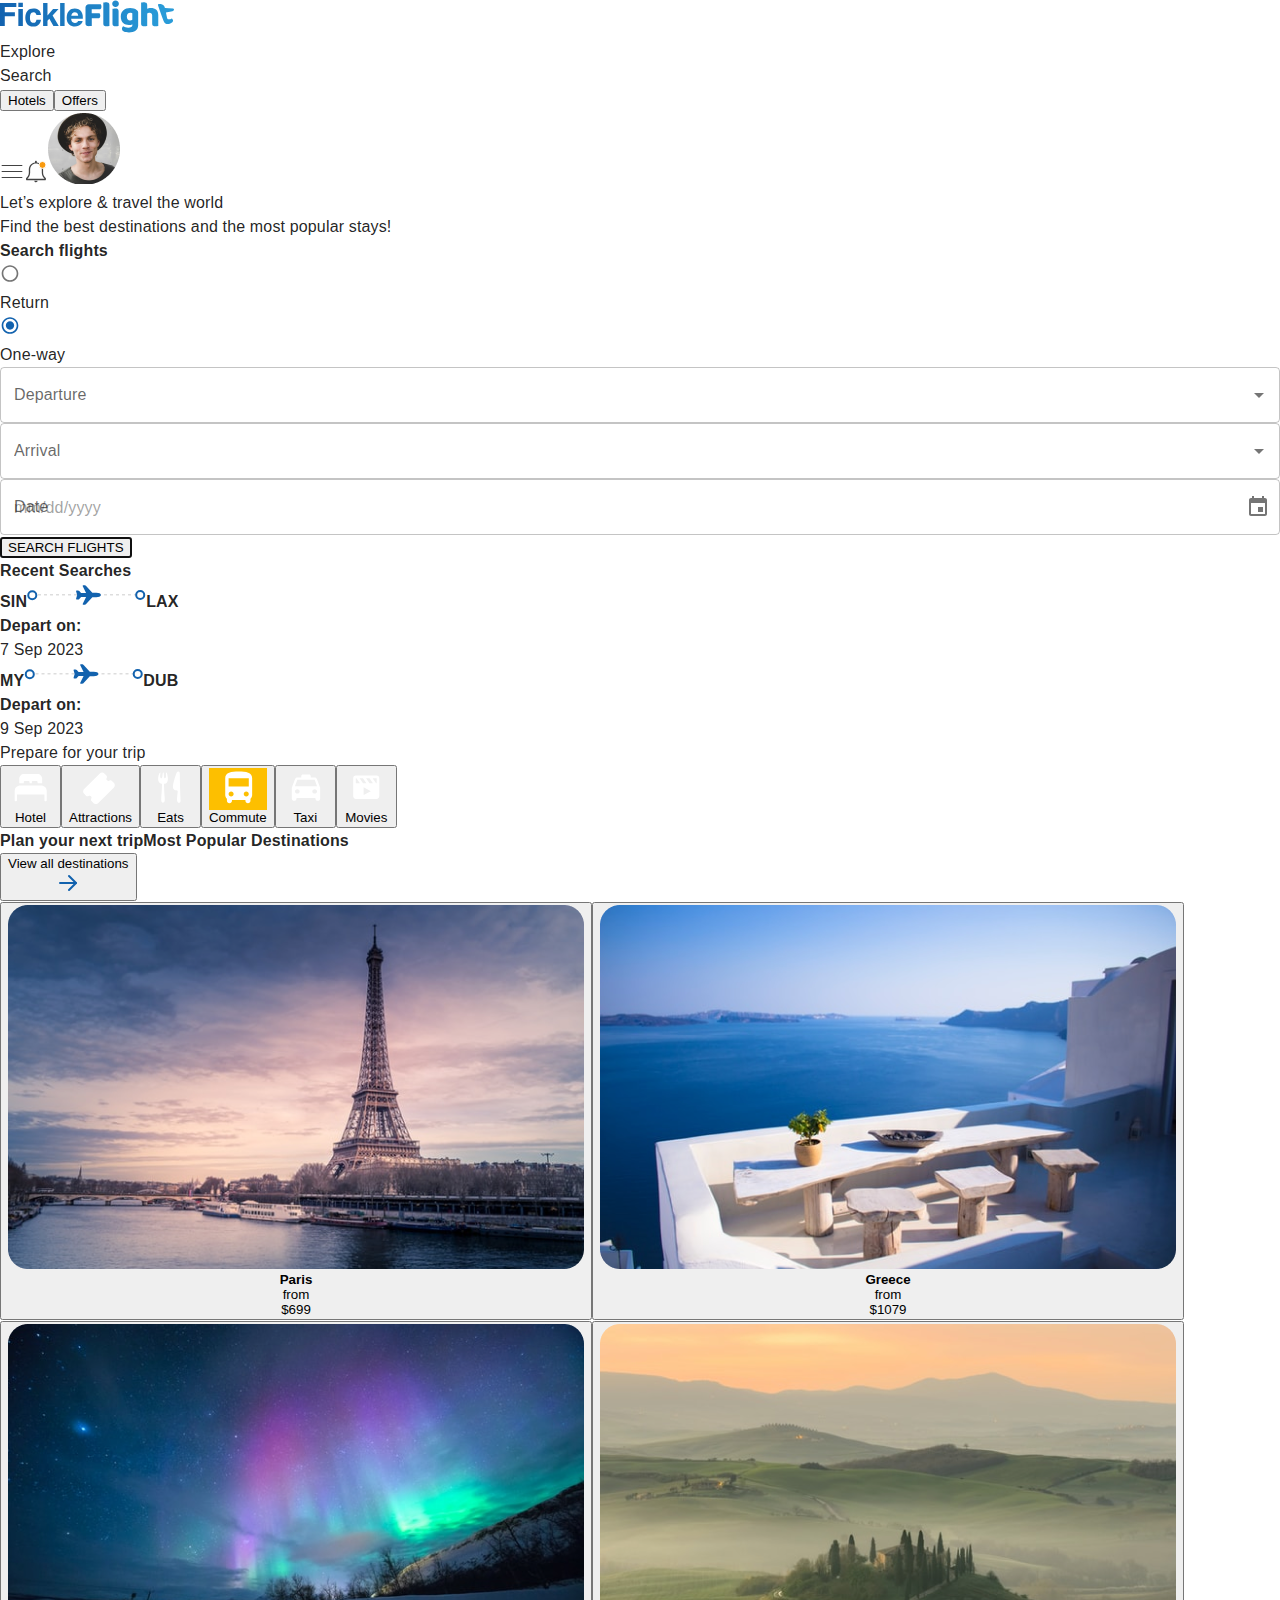
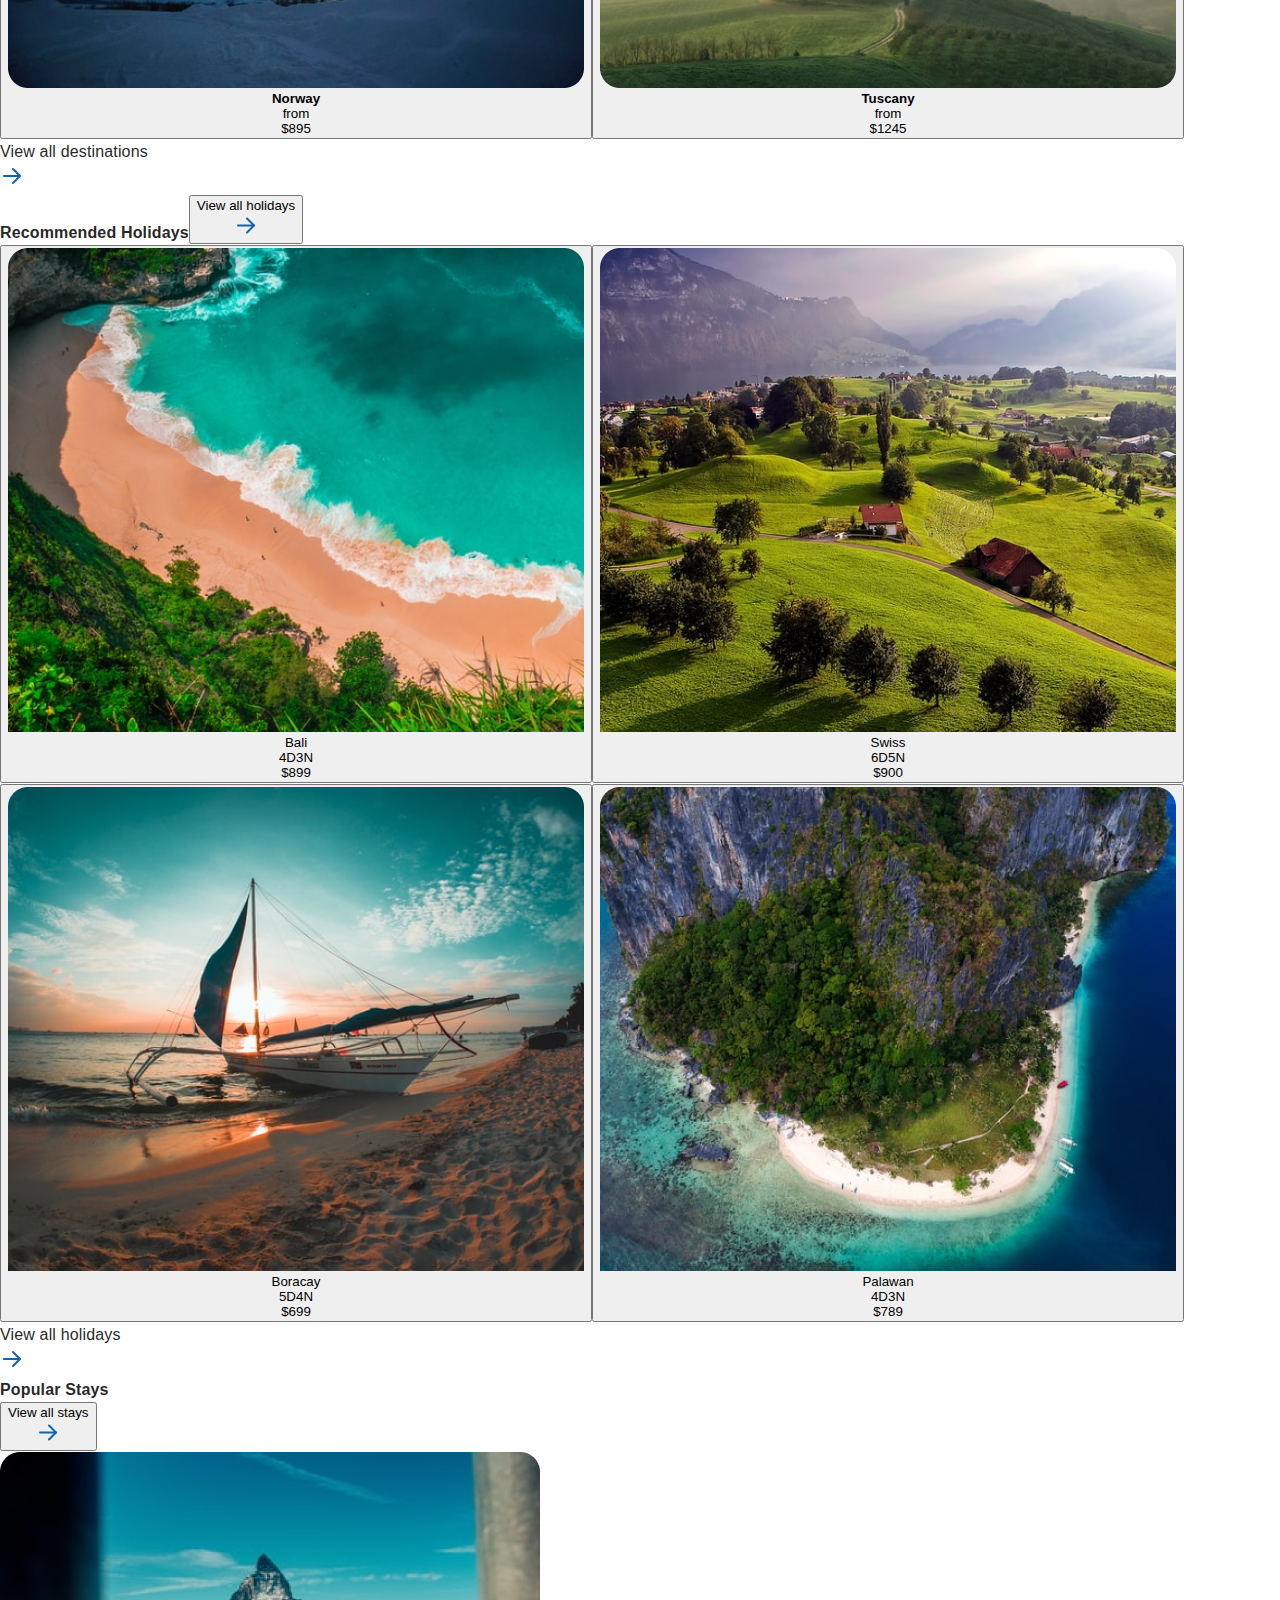
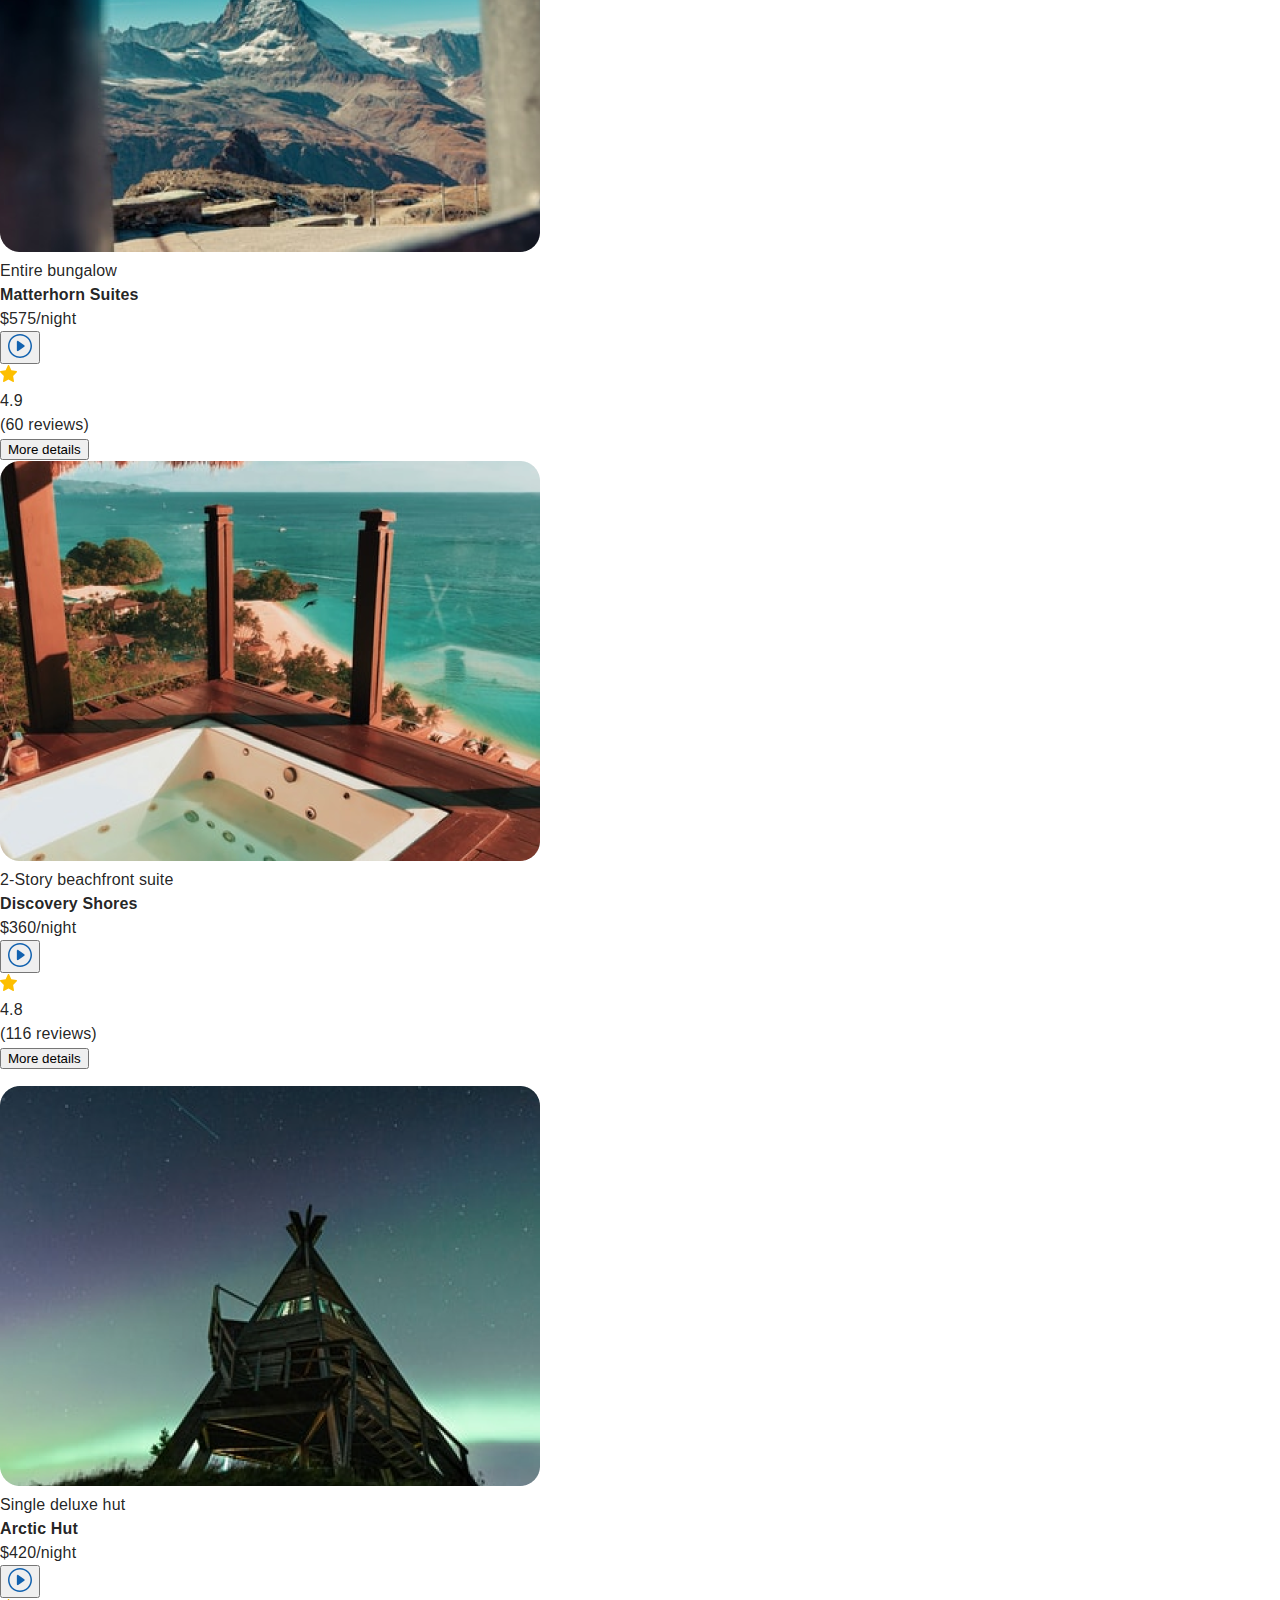
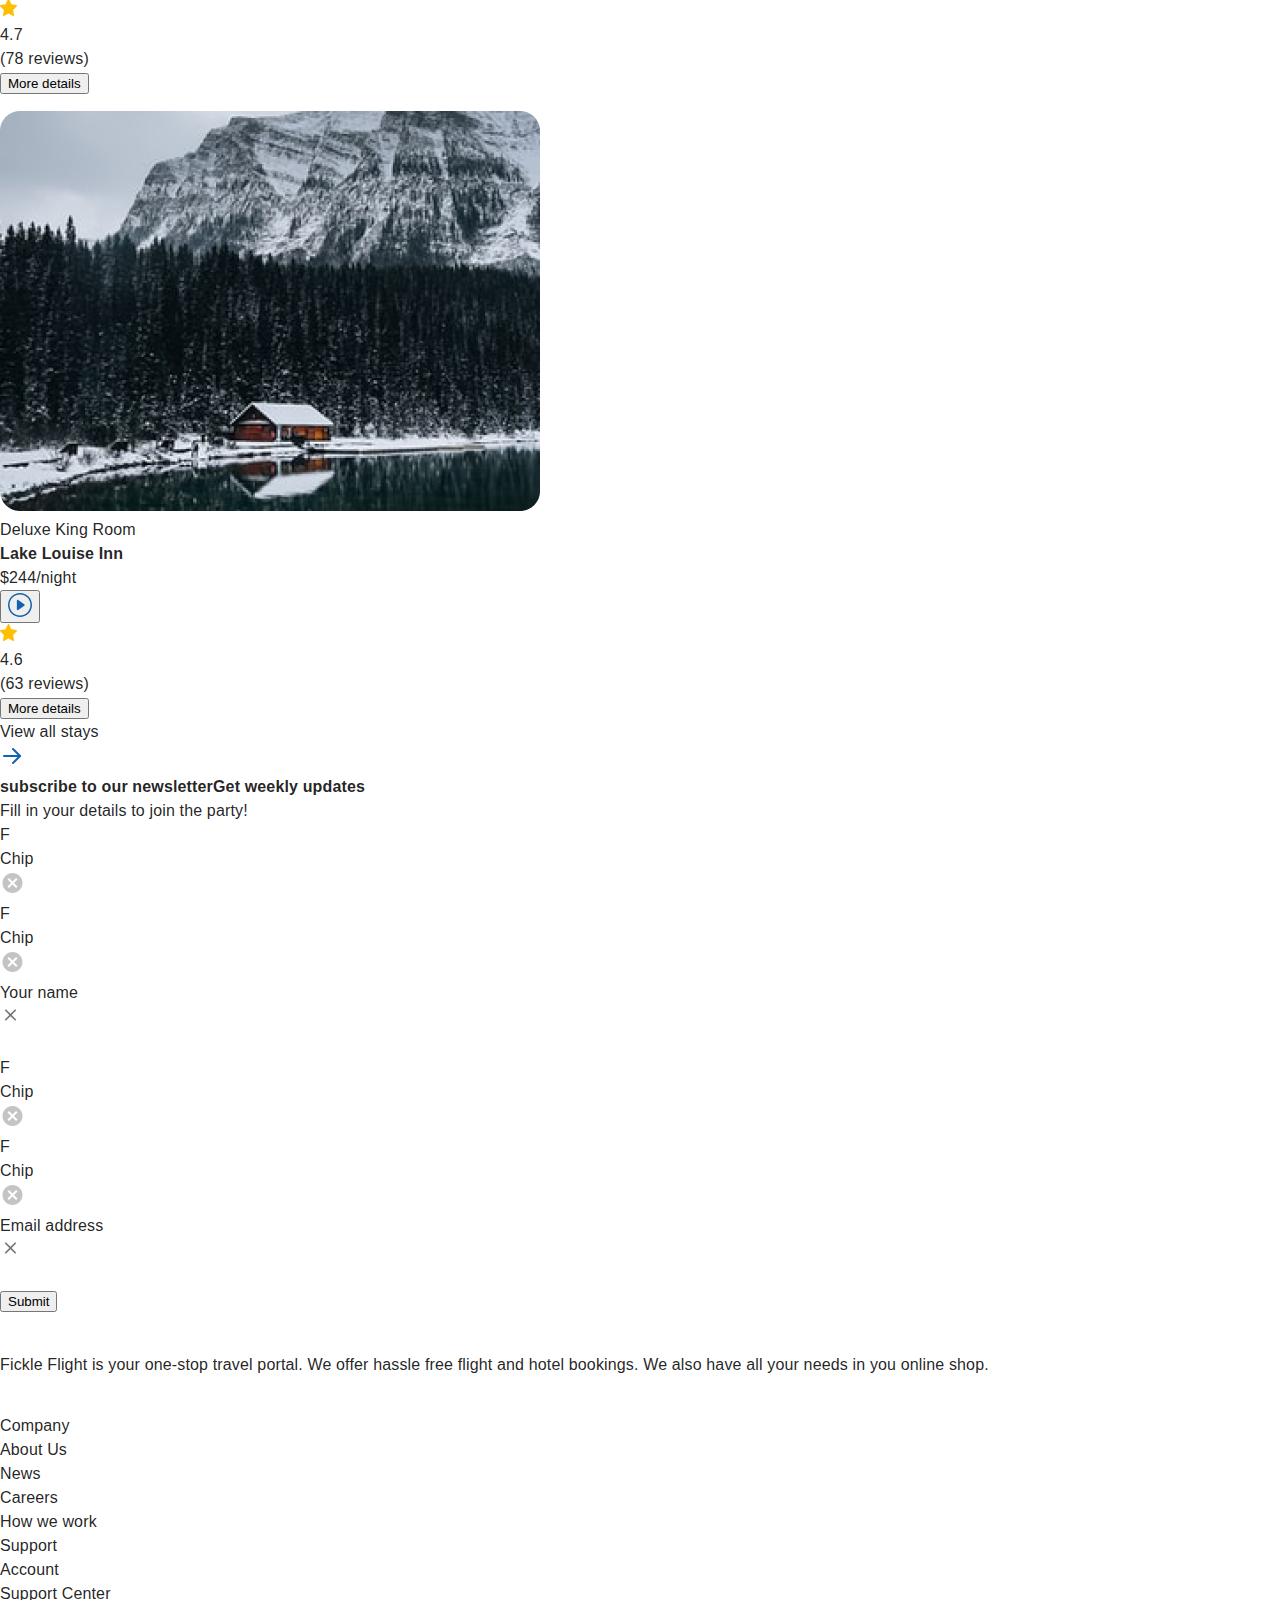
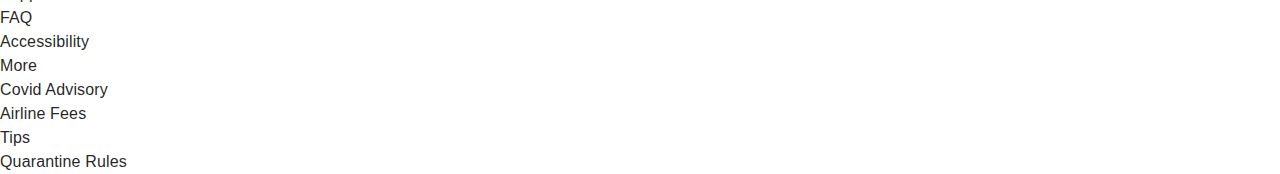
==== index.html @ 70046687 "Updates" ====
<!DOCTYPE html><html><head><meta charSet="utf-8"/><title>nextjs github pages</title><meta name="viewport" content="minimum-scale=1, initial-scale=1, width=device-width"/><meta name="next-head-count" content="3"/><link rel="preload" href="/test-21/_next/static/css/d0a45888465984e8.css" as="style"/><link rel="stylesheet" href="/test-21/_next/static/css/d0a45888465984e8.css" data-n-g=""/><link rel="preload" href="/test-21/_next/static/css/442ab822d3fe3ff1.css" as="style"/><link rel="stylesheet" href="/test-21/_next/static/css/442ab822d3fe3ff1.css" data-n-p=""/><noscript data-n-css=""></noscript><script defer="" nomodule="" src="/test-21/_next/static/chunks/polyfills-c67a75d1b6f99dc8.js"></script><script src="/test-21/_next/static/chunks/webpack-ab1a1c2c3fe0d7d5.js" defer=""></script><script src="/test-21/_next/static/chunks/framework-cda2f1305c3d9424.js" defer=""></script><script src="/test-21/_next/static/chunks/main-46d25f0ed6e9a654.js" defer=""></script><script src="/test-21/_next/static/chunks/pages/_app-5245384ed834b76f.js" defer=""></script><script src="/test-21/_next/static/chunks/878-aa040cdac4607e80.js" defer=""></script><script src="/test-21/_next/static/chunks/pages/index-6e522aad4423abb0.js" defer=""></script><script src="/test-21/_next/static/zIuIZiNo2XdIbsPuJx00I/_buildManifest.js" defer=""></script><script src="/test-21/_next/static/zIuIZiNo2XdIbsPuJx00I/_ssgManifest.js" defer=""></script></head><body><div id="__next"><style data-emotion="css-global o6gwfi">html{-webkit-font-smoothing:antialiased;-moz-osx-font-smoothing:grayscale;box-sizing:border-box;-webkit-text-size-adjust:100%;}*,*::before,*::after{box-sizing:inherit;}strong,b{font-weight:700;}body{margin:0;color:rgba(0, 0, 0, 0.87);font-family:"Roboto","Helvetica","Arial",sans-serif;font-weight:400;font-size:1rem;line-height:1.5;letter-spacing:0.00938em;background-color:#fff;}@media print{body{background-color:#fff;}}body::backdrop{background-color:#fff;}</style><div class="index_figmapage__HbjRn"><header class="header_topHeader__qZ9NB"><div class="header_topContainer__DD4wk"><img  class="header_fickleflightIcon__C5LFi" alt="" src="fickleflight.svg"/><div class="header_navigationRight__txSDv"><div class="header_navigationMenu__wjA_I"><div class="header_explore__JmCED">Explore</div><div class="header_search__iyGb5">Search</div><button class="header_hotels__sSjh7">Hotels</button><button class="header_hotels__sSjh7">Offers</button></div><div class="header_accountSection__INwFY"><img  class="header_hamburgerMenuIcon___j5nL" alt="" src="notification.svg"/><img  class="header_notificationBellIcon__HwKMA" alt="" src="notification1.svg"/><img  class="header_avatarIcon__G3V9d" alt="" src="top_avatar@2x.png"/></div></div></div></header><div class="explore-container_heroSection___F0FS"><div class="explore-container_searchContainer__ZbHL1"><div class="explore-container_title__33Oq1"><div class="explore-container_heroTagline__7VpO4">Let’s explore &amp; travel the world</div><div class="explore-container_heroSubtext__8qQ2W">Find the best destinations and the most popular stays!</div></div><div class="explore-container_searchForm__D7zIV"><div class="explore-container_formTitleGroup__d2Ysk"><b class="explore-container_searchFormLabel__yflCy">Search flights</b><div class="explore-container_flightOptions__ZzFkk"><div class="explore-container_radio__T77qv"><div class="explore-container_padding__E3Zfj"><img  class="explore-container_radiobuttonuncheckedIcon__S1zgU" alt="" src="radiobuttonunchecked.svg"/></div><div class="explore-container_label__oVlMA">Return</div></div><div class="explore-container_radio__T77qv"><div class="explore-container_padding__E3Zfj"><img  class="explore-container_radiobuttonuncheckedIcon__S1zgU" alt="" src="radiobuttonchecked.svg"/></div><div class="explore-container_label__oVlMA">One-way</div></div></div></div><div class="explore-container_formInputsRow__E7en9"><div class="explore-container_inputsRow__SCyqW"><style data-emotion="css 59oout">.css-59oout{width:100%;}.css-59oout.Mui-focused .MuiAutocomplete-clearIndicator{visibility:visible;}@media (pointer: fine){.css-59oout:hover .MuiAutocomplete-clearIndicator{visibility:visible;}}.css-59oout .MuiAutocomplete-tag{margin:3px;max-width:calc(100% - 6px);}.css-59oout .MuiAutocomplete-inputRoot{-webkit-box-flex-wrap:wrap;-webkit-flex-wrap:wrap;-ms-flex-wrap:wrap;flex-wrap:wrap;}.MuiAutocomplete-hasPopupIcon.css-59oout .MuiAutocomplete-inputRoot,.MuiAutocomplete-hasClearIcon.css-59oout .MuiAutocomplete-inputRoot{padding-right:30px;}.MuiAutocomplete-hasPopupIcon.MuiAutocomplete-hasClearIcon.css-59oout .MuiAutocomplete-inputRoot{padding-right:56px;}.css-59oout .MuiAutocomplete-inputRoot .MuiAutocomplete-input{width:0;min-width:30px;}.css-59oout .MuiInput-root{padding-bottom:1px;}.css-59oout .MuiInput-root .MuiInput-input{padding:4px 4px 4px 0px;}.css-59oout .MuiInput-root.MuiInputBase-sizeSmall .MuiInput-input{padding:2px 4px 3px 0;}.css-59oout .MuiOutlinedInput-root{padding:9px;}.MuiAutocomplete-hasPopupIcon.css-59oout .MuiOutlinedInput-root,.MuiAutocomplete-hasClearIcon.css-59oout .MuiOutlinedInput-root{padding-right:39px;}.MuiAutocomplete-hasPopupIcon.MuiAutocomplete-hasClearIcon.css-59oout .MuiOutlinedInput-root{padding-right:65px;}.css-59oout .MuiOutlinedInput-root .MuiAutocomplete-input{padding:7.5px 4px 7.5px 6px;}.css-59oout .MuiOutlinedInput-root .MuiAutocomplete-endAdornment{right:9px;}.css-59oout .MuiOutlinedInput-root.MuiInputBase-sizeSmall{padding-top:6px;padding-bottom:6px;padding-left:6px;}.css-59oout .MuiOutlinedInput-root.MuiInputBase-sizeSmall .MuiAutocomplete-input{padding:2.5px 4px 2.5px 6px;}.css-59oout .MuiFilledInput-root{padding-top:19px;padding-left:8px;}.MuiAutocomplete-hasPopupIcon.css-59oout .MuiFilledInput-root,.MuiAutocomplete-hasClearIcon.css-59oout .MuiFilledInput-root{padding-right:39px;}.MuiAutocomplete-hasPopupIcon.MuiAutocomplete-hasClearIcon.css-59oout .MuiFilledInput-root{padding-right:65px;}.css-59oout .MuiFilledInput-root .MuiFilledInput-input{padding:7px 4px;}.css-59oout .MuiFilledInput-root .MuiAutocomplete-endAdornment{right:9px;}.css-59oout .MuiFilledInput-root.MuiInputBase-sizeSmall{padding-bottom:1px;}.css-59oout .MuiFilledInput-root.MuiInputBase-sizeSmall .MuiFilledInput-input{padding:2.5px 4px;}.css-59oout .MuiInputBase-hiddenLabel{padding-top:8px;}.css-59oout .MuiFilledInput-root.MuiInputBase-hiddenLabel{padding-top:0;padding-bottom:0;}.css-59oout .MuiFilledInput-root.MuiInputBase-hiddenLabel .MuiAutocomplete-input{padding-top:16px;padding-bottom:17px;}.css-59oout .MuiFilledInput-root.MuiInputBase-hiddenLabel.MuiInputBase-sizeSmall .MuiAutocomplete-input{padding-top:8px;padding-bottom:9px;}.css-59oout .MuiAutocomplete-input{-webkit-box-flex:1;-webkit-flex-grow:1;-ms-flex-positive:1;flex-grow:1;text-overflow:ellipsis;opacity:1;}</style><div class="MuiAutocomplete-root MuiAutocomplete-hasClearIcon MuiAutocomplete-hasPopupIcon explore-container_departureAutocomplete__ywnC2 css-59oout"><style data-emotion="css feqhe6">.css-feqhe6{display:-webkit-inline-box;display:-webkit-inline-flex;display:-ms-inline-flexbox;display:inline-flex;-webkit-flex-direction:column;-ms-flex-direction:column;flex-direction:column;position:relative;min-width:0;padding:0;margin:0;border:0;vertical-align:top;width:100%;}</style><div class="MuiFormControl-root MuiFormControl-fullWidth MuiTextField-root css-feqhe6"><style data-emotion="css nd1nwr">.css-nd1nwr{display:block;transform-origin:top left;white-space:nowrap;overflow:hidden;text-overflow:ellipsis;max-width:calc(100% - 24px);position:absolute;left:0;top:0;-webkit-transform:translate(14px, 16px) scale(1);-moz-transform:translate(14px, 16px) scale(1);-ms-transform:translate(14px, 16px) scale(1);transform:translate(14px, 16px) scale(1);-webkit-transition:color 200ms cubic-bezier(0.0, 0, 0.2, 1) 0ms,-webkit-transform 200ms cubic-bezier(0.0, 0, 0.2, 1) 0ms,max-width 200ms cubic-bezier(0.0, 0, 0.2, 1) 0ms;transition:color 200ms cubic-bezier(0.0, 0, 0.2, 1) 0ms,transform 200ms cubic-bezier(0.0, 0, 0.2, 1) 0ms,max-width 200ms cubic-bezier(0.0, 0, 0.2, 1) 0ms;z-index:1;pointer-events:none;}</style><style data-emotion="css p0rm37">.css-p0rm37{color:rgba(0, 0, 0, 0.6);font-family:"Roboto","Helvetica","Arial",sans-serif;font-weight:400;font-size:1rem;line-height:1.4375em;letter-spacing:0.00938em;padding:0;position:relative;display:block;transform-origin:top left;white-space:nowrap;overflow:hidden;text-overflow:ellipsis;max-width:calc(100% - 24px);position:absolute;left:0;top:0;-webkit-transform:translate(14px, 16px) scale(1);-moz-transform:translate(14px, 16px) scale(1);-ms-transform:translate(14px, 16px) scale(1);transform:translate(14px, 16px) scale(1);-webkit-transition:color 200ms cubic-bezier(0.0, 0, 0.2, 1) 0ms,-webkit-transform 200ms cubic-bezier(0.0, 0, 0.2, 1) 0ms,max-width 200ms cubic-bezier(0.0, 0, 0.2, 1) 0ms;transition:color 200ms cubic-bezier(0.0, 0, 0.2, 1) 0ms,transform 200ms cubic-bezier(0.0, 0, 0.2, 1) 0ms,max-width 200ms cubic-bezier(0.0, 0, 0.2, 1) 0ms;z-index:1;pointer-events:none;}.css-p0rm37.Mui-focused{color:#1976d2;}.css-p0rm37.Mui-disabled{color:rgba(0, 0, 0, 0.38);}.css-p0rm37.Mui-error{color:#d32f2f;}</style><label class="MuiFormLabel-root MuiInputLabel-root MuiInputLabel-formControl MuiInputLabel-animated MuiInputLabel-outlined MuiFormLabel-colorPrimary MuiInputLabel-root MuiInputLabel-formControl MuiInputLabel-animated MuiInputLabel-outlined css-p0rm37" data-shrink="false" for=":R5kl6:" id=":R5kl6:-label">Departure</label><style data-emotion="css-global 1prfaxn">@-webkit-keyframes mui-auto-fill{from{display:block;}}@keyframes mui-auto-fill{from{display:block;}}@-webkit-keyframes mui-auto-fill-cancel{from{display:block;}}@keyframes mui-auto-fill-cancel{from{display:block;}}</style><style data-emotion="css segi59">.css-segi59{font-family:"Roboto","Helvetica","Arial",sans-serif;font-weight:400;font-size:1rem;line-height:1.4375em;letter-spacing:0.00938em;color:rgba(0, 0, 0, 0.87);box-sizing:border-box;position:relative;cursor:text;display:-webkit-inline-box;display:-webkit-inline-flex;display:-ms-inline-flexbox;display:inline-flex;-webkit-align-items:center;-webkit-box-align:center;-ms-flex-align:center;align-items:center;width:100%;position:relative;border-radius:4px;padding-right:14px;}.css-segi59.Mui-disabled{color:rgba(0, 0, 0, 0.38);cursor:default;}.css-segi59:hover .MuiOutlinedInput-notchedOutline{border-color:rgba(0, 0, 0, 0.87);}@media (hover: none){.css-segi59:hover .MuiOutlinedInput-notchedOutline{border-color:rgba(0, 0, 0, 0.23);}}.css-segi59.Mui-focused .MuiOutlinedInput-notchedOutline{border-color:#1976d2;border-width:2px;}.css-segi59.Mui-error .MuiOutlinedInput-notchedOutline{border-color:#d32f2f;}.css-segi59.Mui-disabled .MuiOutlinedInput-notchedOutline{border-color:rgba(0, 0, 0, 0.26);}</style><div class="MuiInputBase-root MuiOutlinedInput-root MuiInputBase-colorPrimary MuiInputBase-fullWidth MuiInputBase-formControl MuiInputBase-adornedEnd MuiAutocomplete-inputRoot css-segi59"><style data-emotion="css 1uvydh2">.css-1uvydh2{font:inherit;letter-spacing:inherit;color:currentColor;padding:4px 0 5px;border:0;box-sizing:content-box;background:none;height:1.4375em;margin:0;-webkit-tap-highlight-color:transparent;display:block;min-width:0;width:100%;-webkit-animation-name:mui-auto-fill-cancel;animation-name:mui-auto-fill-cancel;-webkit-animation-duration:10ms;animation-duration:10ms;padding:16.5px 14px;padding-right:0;}.css-1uvydh2::-webkit-input-placeholder{color:currentColor;opacity:0.42;-webkit-transition:opacity 200ms cubic-bezier(0.4, 0, 0.2, 1) 0ms;transition:opacity 200ms cubic-bezier(0.4, 0, 0.2, 1) 0ms;}.css-1uvydh2::-moz-placeholder{color:currentColor;opacity:0.42;-webkit-transition:opacity 200ms cubic-bezier(0.4, 0, 0.2, 1) 0ms;transition:opacity 200ms cubic-bezier(0.4, 0, 0.2, 1) 0ms;}.css-1uvydh2:-ms-input-placeholder{color:currentColor;opacity:0.42;-webkit-transition:opacity 200ms cubic-bezier(0.4, 0, 0.2, 1) 0ms;transition:opacity 200ms cubic-bezier(0.4, 0, 0.2, 1) 0ms;}.css-1uvydh2::-ms-input-placeholder{color:currentColor;opacity:0.42;-webkit-transition:opacity 200ms cubic-bezier(0.4, 0, 0.2, 1) 0ms;transition:opacity 200ms cubic-bezier(0.4, 0, 0.2, 1) 0ms;}.css-1uvydh2:focus{outline:0;}.css-1uvydh2:invalid{box-shadow:none;}.css-1uvydh2::-webkit-search-decoration{-webkit-appearance:none;}label[data-shrink=false]+.MuiInputBase-formControl .css-1uvydh2::-webkit-input-placeholder{opacity:0!important;}label[data-shrink=false]+.MuiInputBase-formControl .css-1uvydh2::-moz-placeholder{opacity:0!important;}label[data-shrink=false]+.MuiInputBase-formControl .css-1uvydh2:-ms-input-placeholder{opacity:0!important;}label[data-shrink=false]+.MuiInputBase-formControl .css-1uvydh2::-ms-input-placeholder{opacity:0!important;}label[data-shrink=false]+.MuiInputBase-formControl .css-1uvydh2:focus::-webkit-input-placeholder{opacity:0.42;}label[data-shrink=false]+.MuiInputBase-formControl .css-1uvydh2:focus::-moz-placeholder{opacity:0.42;}label[data-shrink=false]+.MuiInputBase-formControl .css-1uvydh2:focus:-ms-input-placeholder{opacity:0.42;}label[data-shrink=false]+.MuiInputBase-formControl .css-1uvydh2:focus::-ms-input-placeholder{opacity:0.42;}.css-1uvydh2.Mui-disabled{opacity:1;-webkit-text-fill-color:rgba(0, 0, 0, 0.38);}.css-1uvydh2:-webkit-autofill{-webkit-animation-duration:5000s;animation-duration:5000s;-webkit-animation-name:mui-auto-fill;animation-name:mui-auto-fill;}.css-1uvydh2:-webkit-autofill{border-radius:inherit;}</style><input aria-invalid="false" autoComplete="off" id=":R5kl6:" placeholder="" type="text" class="MuiInputBase-input MuiOutlinedInput-input MuiInputBase-inputAdornedEnd MuiAutocomplete-input MuiAutocomplete-inputFocused css-1uvydh2" aria-autocomplete="list" aria-expanded="false" autoCapitalize="none" spellcheck="false" role="combobox" value=""/><style data-emotion="css 2iz2x6">.css-2iz2x6{position:absolute;right:0;top:calc(50% - 14px);}</style><div class="MuiAutocomplete-endAdornment css-2iz2x6"><style data-emotion="css k6eizv">.css-k6eizv{margin-right:-2px;padding:4px;visibility:hidden;}</style><style data-emotion="css ggxpn4">.css-ggxpn4{text-align:center;-webkit-flex:0 0 auto;-ms-flex:0 0 auto;flex:0 0 auto;font-size:1.5rem;padding:8px;border-radius:50%;overflow:visible;color:rgba(0, 0, 0, 0.54);-webkit-transition:background-color 150ms cubic-bezier(0.4, 0, 0.2, 1) 0ms;transition:background-color 150ms cubic-bezier(0.4, 0, 0.2, 1) 0ms;margin-right:-2px;padding:4px;visibility:hidden;}.css-ggxpn4:hover{background-color:rgba(0, 0, 0, 0.04);}@media (hover: none){.css-ggxpn4:hover{background-color:transparent;}}.css-ggxpn4.Mui-disabled{background-color:transparent;color:rgba(0, 0, 0, 0.26);}</style><style data-emotion="css edpqz1">.css-edpqz1{display:-webkit-inline-box;display:-webkit-inline-flex;display:-ms-inline-flexbox;display:inline-flex;-webkit-align-items:center;-webkit-box-align:center;-ms-flex-align:center;align-items:center;-webkit-box-pack:center;-ms-flex-pack:center;-webkit-justify-content:center;justify-content:center;position:relative;box-sizing:border-box;-webkit-tap-highlight-color:transparent;background-color:transparent;outline:0;border:0;margin:0;border-radius:0;padding:0;cursor:pointer;-webkit-user-select:none;-moz-user-select:none;-ms-user-select:none;user-select:none;vertical-align:middle;-moz-appearance:none;-webkit-appearance:none;-webkit-text-decoration:none;text-decoration:none;color:inherit;text-align:center;-webkit-flex:0 0 auto;-ms-flex:0 0 auto;flex:0 0 auto;font-size:1.5rem;padding:8px;border-radius:50%;overflow:visible;color:rgba(0, 0, 0, 0.54);-webkit-transition:background-color 150ms cubic-bezier(0.4, 0, 0.2, 1) 0ms;transition:background-color 150ms cubic-bezier(0.4, 0, 0.2, 1) 0ms;margin-right:-2px;padding:4px;visibility:hidden;}.css-edpqz1::-moz-focus-inner{border-style:none;}.css-edpqz1.Mui-disabled{pointer-events:none;cursor:default;}@media print{.css-edpqz1{-webkit-print-color-adjust:exact;color-adjust:exact;}}.css-edpqz1:hover{background-color:rgba(0, 0, 0, 0.04);}@media (hover: none){.css-edpqz1:hover{background-color:transparent;}}.css-edpqz1.Mui-disabled{background-color:transparent;color:rgba(0, 0, 0, 0.26);}</style><button class="MuiButtonBase-root MuiIconButton-root MuiIconButton-sizeMedium MuiAutocomplete-clearIndicator css-edpqz1" tabindex="-1" type="button" aria-label="Clear" title="Clear"><style data-emotion="css 1k33q06">.css-1k33q06{-webkit-user-select:none;-moz-user-select:none;-ms-user-select:none;user-select:none;width:1em;height:1em;display:inline-block;fill:currentColor;-webkit-flex-shrink:0;-ms-flex-negative:0;flex-shrink:0;-webkit-transition:fill 200ms cubic-bezier(0.4, 0, 0.2, 1) 0ms;transition:fill 200ms cubic-bezier(0.4, 0, 0.2, 1) 0ms;font-size:1.25rem;}</style><svg class="MuiSvgIcon-root MuiSvgIcon-fontSizeSmall css-1k33q06" focusable="false" aria-hidden="true" viewBox="0 0 24 24" data-testid="CloseIcon"><path d="M19 6.41L17.59 5 12 10.59 6.41 5 5 6.41 10.59 12 5 17.59 6.41 19 12 13.41 17.59 19 19 17.59 13.41 12z"></path></svg></button><style data-emotion="css kkipqg">.css-kkipqg{padding:2px;margin-right:-2px;}</style><style data-emotion="css 5u2mdu">.css-5u2mdu{text-align:center;-webkit-flex:0 0 auto;-ms-flex:0 0 auto;flex:0 0 auto;font-size:1.5rem;padding:8px;border-radius:50%;overflow:visible;color:rgba(0, 0, 0, 0.54);-webkit-transition:background-color 150ms cubic-bezier(0.4, 0, 0.2, 1) 0ms;transition:background-color 150ms cubic-bezier(0.4, 0, 0.2, 1) 0ms;padding:2px;margin-right:-2px;}.css-5u2mdu:hover{background-color:rgba(0, 0, 0, 0.04);}@media (hover: none){.css-5u2mdu:hover{background-color:transparent;}}.css-5u2mdu.Mui-disabled{background-color:transparent;color:rgba(0, 0, 0, 0.26);}</style><style data-emotion="css uge3vf">.css-uge3vf{display:-webkit-inline-box;display:-webkit-inline-flex;display:-ms-inline-flexbox;display:inline-flex;-webkit-align-items:center;-webkit-box-align:center;-ms-flex-align:center;align-items:center;-webkit-box-pack:center;-ms-flex-pack:center;-webkit-justify-content:center;justify-content:center;position:relative;box-sizing:border-box;-webkit-tap-highlight-color:transparent;background-color:transparent;outline:0;border:0;margin:0;border-radius:0;padding:0;cursor:pointer;-webkit-user-select:none;-moz-user-select:none;-ms-user-select:none;user-select:none;vertical-align:middle;-moz-appearance:none;-webkit-appearance:none;-webkit-text-decoration:none;text-decoration:none;color:inherit;text-align:center;-webkit-flex:0 0 auto;-ms-flex:0 0 auto;flex:0 0 auto;font-size:1.5rem;padding:8px;border-radius:50%;overflow:visible;color:rgba(0, 0, 0, 0.54);-webkit-transition:background-color 150ms cubic-bezier(0.4, 0, 0.2, 1) 0ms;transition:background-color 150ms cubic-bezier(0.4, 0, 0.2, 1) 0ms;padding:2px;margin-right:-2px;}.css-uge3vf::-moz-focus-inner{border-style:none;}.css-uge3vf.Mui-disabled{pointer-events:none;cursor:default;}@media print{.css-uge3vf{-webkit-print-color-adjust:exact;color-adjust:exact;}}.css-uge3vf:hover{background-color:rgba(0, 0, 0, 0.04);}@media (hover: none){.css-uge3vf:hover{background-color:transparent;}}.css-uge3vf.Mui-disabled{background-color:transparent;color:rgba(0, 0, 0, 0.26);}</style><button class="MuiButtonBase-root MuiIconButton-root MuiIconButton-sizeMedium MuiAutocomplete-popupIndicator css-uge3vf" tabindex="-1" type="button" aria-label="Open" title="Open"><style data-emotion="css vubbuv">.css-vubbuv{-webkit-user-select:none;-moz-user-select:none;-ms-user-select:none;user-select:none;width:1em;height:1em;display:inline-block;fill:currentColor;-webkit-flex-shrink:0;-ms-flex-negative:0;flex-shrink:0;-webkit-transition:fill 200ms cubic-bezier(0.4, 0, 0.2, 1) 0ms;transition:fill 200ms cubic-bezier(0.4, 0, 0.2, 1) 0ms;font-size:1.5rem;}</style><svg class="MuiSvgIcon-root MuiSvgIcon-fontSizeMedium css-vubbuv" focusable="false" aria-hidden="true" viewBox="0 0 24 24" data-testid="ArrowDropDownIcon"><path d="M7 10l5 5 5-5z"></path></svg></button></div><style data-emotion="css 19w1uun">.css-19w1uun{border-color:rgba(0, 0, 0, 0.23);}</style><style data-emotion="css igs3ac">.css-igs3ac{text-align:left;position:absolute;bottom:0;right:0;top:-5px;left:0;margin:0;padding:0 8px;pointer-events:none;border-radius:inherit;border-style:solid;border-width:1px;overflow:hidden;min-width:0%;border-color:rgba(0, 0, 0, 0.23);}</style><fieldset aria-hidden="true" class="MuiOutlinedInput-notchedOutline css-igs3ac"><style data-emotion="css yjsfm1">.css-yjsfm1{float:unset;width:auto;overflow:hidden;display:block;padding:0;height:11px;font-size:0.75em;visibility:hidden;max-width:0.01px;-webkit-transition:max-width 50ms cubic-bezier(0.0, 0, 0.2, 1) 0ms;transition:max-width 50ms cubic-bezier(0.0, 0, 0.2, 1) 0ms;white-space:nowrap;}.css-yjsfm1>span{padding-left:5px;padding-right:5px;display:inline-block;opacity:0;visibility:visible;}</style><legend class="css-yjsfm1"><span>Departure</span></legend></fieldset></div></div></div><style data-emotion="css 59oout">.css-59oout{width:100%;}.css-59oout.Mui-focused .MuiAutocomplete-clearIndicator{visibility:visible;}@media (pointer: fine){.css-59oout:hover .MuiAutocomplete-clearIndicator{visibility:visible;}}.css-59oout .MuiAutocomplete-tag{margin:3px;max-width:calc(100% - 6px);}.css-59oout .MuiAutocomplete-inputRoot{-webkit-box-flex-wrap:wrap;-webkit-flex-wrap:wrap;-ms-flex-wrap:wrap;flex-wrap:wrap;}.MuiAutocomplete-hasPopupIcon.css-59oout .MuiAutocomplete-inputRoot,.MuiAutocomplete-hasClearIcon.css-59oout .MuiAutocomplete-inputRoot{padding-right:30px;}.MuiAutocomplete-hasPopupIcon.MuiAutocomplete-hasClearIcon.css-59oout .MuiAutocomplete-inputRoot{padding-right:56px;}.css-59oout .MuiAutocomplete-inputRoot .MuiAutocomplete-input{width:0;min-width:30px;}.css-59oout .MuiInput-root{padding-bottom:1px;}.css-59oout .MuiInput-root .MuiInput-input{padding:4px 4px 4px 0px;}.css-59oout .MuiInput-root.MuiInputBase-sizeSmall .MuiInput-input{padding:2px 4px 3px 0;}.css-59oout .MuiOutlinedInput-root{padding:9px;}.MuiAutocomplete-hasPopupIcon.css-59oout .MuiOutlinedInput-root,.MuiAutocomplete-hasClearIcon.css-59oout .MuiOutlinedInput-root{padding-right:39px;}.MuiAutocomplete-hasPopupIcon.MuiAutocomplete-hasClearIcon.css-59oout .MuiOutlinedInput-root{padding-right:65px;}.css-59oout .MuiOutlinedInput-root .MuiAutocomplete-input{padding:7.5px 4px 7.5px 6px;}.css-59oout .MuiOutlinedInput-root .MuiAutocomplete-endAdornment{right:9px;}.css-59oout .MuiOutlinedInput-root.MuiInputBase-sizeSmall{padding-top:6px;padding-bottom:6px;padding-left:6px;}.css-59oout .MuiOutlinedInput-root.MuiInputBase-sizeSmall .MuiAutocomplete-input{padding:2.5px 4px 2.5px 6px;}.css-59oout .MuiFilledInput-root{padding-top:19px;padding-left:8px;}.MuiAutocomplete-hasPopupIcon.css-59oout .MuiFilledInput-root,.MuiAutocomplete-hasClearIcon.css-59oout .MuiFilledInput-root{padding-right:39px;}.MuiAutocomplete-hasPopupIcon.MuiAutocomplete-hasClearIcon.css-59oout .MuiFilledInput-root{padding-right:65px;}.css-59oout .MuiFilledInput-root .MuiFilledInput-input{padding:7px 4px;}.css-59oout .MuiFilledInput-root .MuiAutocomplete-endAdornment{right:9px;}.css-59oout .MuiFilledInput-root.MuiInputBase-sizeSmall{padding-bottom:1px;}.css-59oout .MuiFilledInput-root.MuiInputBase-sizeSmall .MuiFilledInput-input{padding:2.5px 4px;}.css-59oout .MuiInputBase-hiddenLabel{padding-top:8px;}.css-59oout .MuiFilledInput-root.MuiInputBase-hiddenLabel{padding-top:0;padding-bottom:0;}.css-59oout .MuiFilledInput-root.MuiInputBase-hiddenLabel .MuiAutocomplete-input{padding-top:16px;padding-bottom:17px;}.css-59oout .MuiFilledInput-root.MuiInputBase-hiddenLabel.MuiInputBase-sizeSmall .MuiAutocomplete-input{padding-top:8px;padding-bottom:9px;}.css-59oout .MuiAutocomplete-input{-webkit-box-flex:1;-webkit-flex-grow:1;-ms-flex-positive:1;flex-grow:1;text-overflow:ellipsis;opacity:1;}</style><div class="MuiAutocomplete-root MuiAutocomplete-hasClearIcon MuiAutocomplete-hasPopupIcon explore-container_departureAutocomplete__ywnC2 css-59oout"><style data-emotion="css feqhe6">.css-feqhe6{display:-webkit-inline-box;display:-webkit-inline-flex;display:-ms-inline-flexbox;display:inline-flex;-webkit-flex-direction:column;-ms-flex-direction:column;flex-direction:column;position:relative;min-width:0;padding:0;margin:0;border:0;vertical-align:top;width:100%;}</style><div class="MuiFormControl-root MuiFormControl-fullWidth MuiTextField-root css-feqhe6"><style data-emotion="css nd1nwr">.css-nd1nwr{display:block;transform-origin:top left;white-space:nowrap;overflow:hidden;text-overflow:ellipsis;max-width:calc(100% - 24px);position:absolute;left:0;top:0;-webkit-transform:translate(14px, 16px) scale(1);-moz-transform:translate(14px, 16px) scale(1);-ms-transform:translate(14px, 16px) scale(1);transform:translate(14px, 16px) scale(1);-webkit-transition:color 200ms cubic-bezier(0.0, 0, 0.2, 1) 0ms,-webkit-transform 200ms cubic-bezier(0.0, 0, 0.2, 1) 0ms,max-width 200ms cubic-bezier(0.0, 0, 0.2, 1) 0ms;transition:color 200ms cubic-bezier(0.0, 0, 0.2, 1) 0ms,transform 200ms cubic-bezier(0.0, 0, 0.2, 1) 0ms,max-width 200ms cubic-bezier(0.0, 0, 0.2, 1) 0ms;z-index:1;pointer-events:none;}</style><style data-emotion="css p0rm37">.css-p0rm37{color:rgba(0, 0, 0, 0.6);font-family:"Roboto","Helvetica","Arial",sans-serif;font-weight:400;font-size:1rem;line-height:1.4375em;letter-spacing:0.00938em;padding:0;position:relative;display:block;transform-origin:top left;white-space:nowrap;overflow:hidden;text-overflow:ellipsis;max-width:calc(100% - 24px);position:absolute;left:0;top:0;-webkit-transform:translate(14px, 16px) scale(1);-moz-transform:translate(14px, 16px) scale(1);-ms-transform:translate(14px, 16px) scale(1);transform:translate(14px, 16px) scale(1);-webkit-transition:color 200ms cubic-bezier(0.0, 0, 0.2, 1) 0ms,-webkit-transform 200ms cubic-bezier(0.0, 0, 0.2, 1) 0ms,max-width 200ms cubic-bezier(0.0, 0, 0.2, 1) 0ms;transition:color 200ms cubic-bezier(0.0, 0, 0.2, 1) 0ms,transform 200ms cubic-bezier(0.0, 0, 0.2, 1) 0ms,max-width 200ms cubic-bezier(0.0, 0, 0.2, 1) 0ms;z-index:1;pointer-events:none;}.css-p0rm37.Mui-focused{color:#1976d2;}.css-p0rm37.Mui-disabled{color:rgba(0, 0, 0, 0.38);}.css-p0rm37.Mui-error{color:#d32f2f;}</style><label class="MuiFormLabel-root MuiInputLabel-root MuiInputLabel-formControl MuiInputLabel-animated MuiInputLabel-outlined MuiFormLabel-colorPrimary MuiInputLabel-root MuiInputLabel-formControl MuiInputLabel-animated MuiInputLabel-outlined css-p0rm37" data-shrink="false" for=":R9kl6:" id=":R9kl6:-label">Arrival</label><style data-emotion="css-global 1prfaxn">@-webkit-keyframes mui-auto-fill{from{display:block;}}@keyframes mui-auto-fill{from{display:block;}}@-webkit-keyframes mui-auto-fill-cancel{from{display:block;}}@keyframes mui-auto-fill-cancel{from{display:block;}}</style><style data-emotion="css segi59">.css-segi59{font-family:"Roboto","Helvetica","Arial",sans-serif;font-weight:400;font-size:1rem;line-height:1.4375em;letter-spacing:0.00938em;color:rgba(0, 0, 0, 0.87);box-sizing:border-box;position:relative;cursor:text;display:-webkit-inline-box;display:-webkit-inline-flex;display:-ms-inline-flexbox;display:inline-flex;-webkit-align-items:center;-webkit-box-align:center;-ms-flex-align:center;align-items:center;width:100%;position:relative;border-radius:4px;padding-right:14px;}.css-segi59.Mui-disabled{color:rgba(0, 0, 0, 0.38);cursor:default;}.css-segi59:hover .MuiOutlinedInput-notchedOutline{border-color:rgba(0, 0, 0, 0.87);}@media (hover: none){.css-segi59:hover .MuiOutlinedInput-notchedOutline{border-color:rgba(0, 0, 0, 0.23);}}.css-segi59.Mui-focused .MuiOutlinedInput-notchedOutline{border-color:#1976d2;border-width:2px;}.css-segi59.Mui-error .MuiOutlinedInput-notchedOutline{border-color:#d32f2f;}.css-segi59.Mui-disabled .MuiOutlinedInput-notchedOutline{border-color:rgba(0, 0, 0, 0.26);}</style><div class="MuiInputBase-root MuiOutlinedInput-root MuiInputBase-colorPrimary MuiInputBase-fullWidth MuiInputBase-formControl MuiInputBase-adornedEnd MuiAutocomplete-inputRoot css-segi59"><style data-emotion="css 1uvydh2">.css-1uvydh2{font:inherit;letter-spacing:inherit;color:currentColor;padding:4px 0 5px;border:0;box-sizing:content-box;background:none;height:1.4375em;margin:0;-webkit-tap-highlight-color:transparent;display:block;min-width:0;width:100%;-webkit-animation-name:mui-auto-fill-cancel;animation-name:mui-auto-fill-cancel;-webkit-animation-duration:10ms;animation-duration:10ms;padding:16.5px 14px;padding-right:0;}.css-1uvydh2::-webkit-input-placeholder{color:currentColor;opacity:0.42;-webkit-transition:opacity 200ms cubic-bezier(0.4, 0, 0.2, 1) 0ms;transition:opacity 200ms cubic-bezier(0.4, 0, 0.2, 1) 0ms;}.css-1uvydh2::-moz-placeholder{color:currentColor;opacity:0.42;-webkit-transition:opacity 200ms cubic-bezier(0.4, 0, 0.2, 1) 0ms;transition:opacity 200ms cubic-bezier(0.4, 0, 0.2, 1) 0ms;}.css-1uvydh2:-ms-input-placeholder{color:currentColor;opacity:0.42;-webkit-transition:opacity 200ms cubic-bezier(0.4, 0, 0.2, 1) 0ms;transition:opacity 200ms cubic-bezier(0.4, 0, 0.2, 1) 0ms;}.css-1uvydh2::-ms-input-placeholder{color:currentColor;opacity:0.42;-webkit-transition:opacity 200ms cubic-bezier(0.4, 0, 0.2, 1) 0ms;transition:opacity 200ms cubic-bezier(0.4, 0, 0.2, 1) 0ms;}.css-1uvydh2:focus{outline:0;}.css-1uvydh2:invalid{box-shadow:none;}.css-1uvydh2::-webkit-search-decoration{-webkit-appearance:none;}label[data-shrink=false]+.MuiInputBase-formControl .css-1uvydh2::-webkit-input-placeholder{opacity:0!important;}label[data-shrink=false]+.MuiInputBase-formControl .css-1uvydh2::-moz-placeholder{opacity:0!important;}label[data-shrink=false]+.MuiInputBase-formControl .css-1uvydh2:-ms-input-placeholder{opacity:0!important;}label[data-shrink=false]+.MuiInputBase-formControl .css-1uvydh2::-ms-input-placeholder{opacity:0!important;}label[data-shrink=false]+.MuiInputBase-formControl .css-1uvydh2:focus::-webkit-input-placeholder{opacity:0.42;}label[data-shrink=false]+.MuiInputBase-formControl .css-1uvydh2:focus::-moz-placeholder{opacity:0.42;}label[data-shrink=false]+.MuiInputBase-formControl .css-1uvydh2:focus:-ms-input-placeholder{opacity:0.42;}label[data-shrink=false]+.MuiInputBase-formControl .css-1uvydh2:focus::-ms-input-placeholder{opacity:0.42;}.css-1uvydh2.Mui-disabled{opacity:1;-webkit-text-fill-color:rgba(0, 0, 0, 0.38);}.css-1uvydh2:-webkit-autofill{-webkit-animation-duration:5000s;animation-duration:5000s;-webkit-animation-name:mui-auto-fill;animation-name:mui-auto-fill;}.css-1uvydh2:-webkit-autofill{border-radius:inherit;}</style><input aria-invalid="false" autoComplete="off" id=":R9kl6:" placeholder="" type="text" class="MuiInputBase-input MuiOutlinedInput-input MuiInputBase-inputAdornedEnd MuiAutocomplete-input MuiAutocomplete-inputFocused css-1uvydh2" aria-autocomplete="list" aria-expanded="false" autoCapitalize="none" spellcheck="false" role="combobox" value=""/><style data-emotion="css 2iz2x6">.css-2iz2x6{position:absolute;right:0;top:calc(50% - 14px);}</style><div class="MuiAutocomplete-endAdornment css-2iz2x6"><style data-emotion="css k6eizv">.css-k6eizv{margin-right:-2px;padding:4px;visibility:hidden;}</style><style data-emotion="css ggxpn4">.css-ggxpn4{text-align:center;-webkit-flex:0 0 auto;-ms-flex:0 0 auto;flex:0 0 auto;font-size:1.5rem;padding:8px;border-radius:50%;overflow:visible;color:rgba(0, 0, 0, 0.54);-webkit-transition:background-color 150ms cubic-bezier(0.4, 0, 0.2, 1) 0ms;transition:background-color 150ms cubic-bezier(0.4, 0, 0.2, 1) 0ms;margin-right:-2px;padding:4px;visibility:hidden;}.css-ggxpn4:hover{background-color:rgba(0, 0, 0, 0.04);}@media (hover: none){.css-ggxpn4:hover{background-color:transparent;}}.css-ggxpn4.Mui-disabled{background-color:transparent;color:rgba(0, 0, 0, 0.26);}</style><style data-emotion="css edpqz1">.css-edpqz1{display:-webkit-inline-box;display:-webkit-inline-flex;display:-ms-inline-flexbox;display:inline-flex;-webkit-align-items:center;-webkit-box-align:center;-ms-flex-align:center;align-items:center;-webkit-box-pack:center;-ms-flex-pack:center;-webkit-justify-content:center;justify-content:center;position:relative;box-sizing:border-box;-webkit-tap-highlight-color:transparent;background-color:transparent;outline:0;border:0;margin:0;border-radius:0;padding:0;cursor:pointer;-webkit-user-select:none;-moz-user-select:none;-ms-user-select:none;user-select:none;vertical-align:middle;-moz-appearance:none;-webkit-appearance:none;-webkit-text-decoration:none;text-decoration:none;color:inherit;text-align:center;-webkit-flex:0 0 auto;-ms-flex:0 0 auto;flex:0 0 auto;font-size:1.5rem;padding:8px;border-radius:50%;overflow:visible;color:rgba(0, 0, 0, 0.54);-webkit-transition:background-color 150ms cubic-bezier(0.4, 0, 0.2, 1) 0ms;transition:background-color 150ms cubic-bezier(0.4, 0, 0.2, 1) 0ms;margin-right:-2px;padding:4px;visibility:hidden;}.css-edpqz1::-moz-focus-inner{border-style:none;}.css-edpqz1.Mui-disabled{pointer-events:none;cursor:default;}@media print{.css-edpqz1{-webkit-print-color-adjust:exact;color-adjust:exact;}}.css-edpqz1:hover{background-color:rgba(0, 0, 0, 0.04);}@media (hover: none){.css-edpqz1:hover{background-color:transparent;}}.css-edpqz1.Mui-disabled{background-color:transparent;color:rgba(0, 0, 0, 0.26);}</style><button class="MuiButtonBase-root MuiIconButton-root MuiIconButton-sizeMedium MuiAutocomplete-clearIndicator css-edpqz1" tabindex="-1" type="button" aria-label="Clear" title="Clear"><style data-emotion="css 1k33q06">.css-1k33q06{-webkit-user-select:none;-moz-user-select:none;-ms-user-select:none;user-select:none;width:1em;height:1em;display:inline-block;fill:currentColor;-webkit-flex-shrink:0;-ms-flex-negative:0;flex-shrink:0;-webkit-transition:fill 200ms cubic-bezier(0.4, 0, 0.2, 1) 0ms;transition:fill 200ms cubic-bezier(0.4, 0, 0.2, 1) 0ms;font-size:1.25rem;}</style><svg class="MuiSvgIcon-root MuiSvgIcon-fontSizeSmall css-1k33q06" focusable="false" aria-hidden="true" viewBox="0 0 24 24" data-testid="CloseIcon"><path d="M19 6.41L17.59 5 12 10.59 6.41 5 5 6.41 10.59 12 5 17.59 6.41 19 12 13.41 17.59 19 19 17.59 13.41 12z"></path></svg></button><style data-emotion="css kkipqg">.css-kkipqg{padding:2px;margin-right:-2px;}</style><style data-emotion="css 5u2mdu">.css-5u2mdu{text-align:center;-webkit-flex:0 0 auto;-ms-flex:0 0 auto;flex:0 0 auto;font-size:1.5rem;padding:8px;border-radius:50%;overflow:visible;color:rgba(0, 0, 0, 0.54);-webkit-transition:background-color 150ms cubic-bezier(0.4, 0, 0.2, 1) 0ms;transition:background-color 150ms cubic-bezier(0.4, 0, 0.2, 1) 0ms;padding:2px;margin-right:-2px;}.css-5u2mdu:hover{background-color:rgba(0, 0, 0, 0.04);}@media (hover: none){.css-5u2mdu:hover{background-color:transparent;}}.css-5u2mdu.Mui-disabled{background-color:transparent;color:rgba(0, 0, 0, 0.26);}</style><style data-emotion="css uge3vf">.css-uge3vf{display:-webkit-inline-box;display:-webkit-inline-flex;display:-ms-inline-flexbox;display:inline-flex;-webkit-align-items:center;-webkit-box-align:center;-ms-flex-align:center;align-items:center;-webkit-box-pack:center;-ms-flex-pack:center;-webkit-justify-content:center;justify-content:center;position:relative;box-sizing:border-box;-webkit-tap-highlight-color:transparent;background-color:transparent;outline:0;border:0;margin:0;border-radius:0;padding:0;cursor:pointer;-webkit-user-select:none;-moz-user-select:none;-ms-user-select:none;user-select:none;vertical-align:middle;-moz-appearance:none;-webkit-appearance:none;-webkit-text-decoration:none;text-decoration:none;color:inherit;text-align:center;-webkit-flex:0 0 auto;-ms-flex:0 0 auto;flex:0 0 auto;font-size:1.5rem;padding:8px;border-radius:50%;overflow:visible;color:rgba(0, 0, 0, 0.54);-webkit-transition:background-color 150ms cubic-bezier(0.4, 0, 0.2, 1) 0ms;transition:background-color 150ms cubic-bezier(0.4, 0, 0.2, 1) 0ms;padding:2px;margin-right:-2px;}.css-uge3vf::-moz-focus-inner{border-style:none;}.css-uge3vf.Mui-disabled{pointer-events:none;cursor:default;}@media print{.css-uge3vf{-webkit-print-color-adjust:exact;color-adjust:exact;}}.css-uge3vf:hover{background-color:rgba(0, 0, 0, 0.04);}@media (hover: none){.css-uge3vf:hover{background-color:transparent;}}.css-uge3vf.Mui-disabled{background-color:transparent;color:rgba(0, 0, 0, 0.26);}</style><button class="MuiButtonBase-root MuiIconButton-root MuiIconButton-sizeMedium MuiAutocomplete-popupIndicator css-uge3vf" tabindex="-1" type="button" aria-label="Open" title="Open"><style data-emotion="css vubbuv">.css-vubbuv{-webkit-user-select:none;-moz-user-select:none;-ms-user-select:none;user-select:none;width:1em;height:1em;display:inline-block;fill:currentColor;-webkit-flex-shrink:0;-ms-flex-negative:0;flex-shrink:0;-webkit-transition:fill 200ms cubic-bezier(0.4, 0, 0.2, 1) 0ms;transition:fill 200ms cubic-bezier(0.4, 0, 0.2, 1) 0ms;font-size:1.5rem;}</style><svg class="MuiSvgIcon-root MuiSvgIcon-fontSizeMedium css-vubbuv" focusable="false" aria-hidden="true" viewBox="0 0 24 24" data-testid="ArrowDropDownIcon"><path d="M7 10l5 5 5-5z"></path></svg></button></div><style data-emotion="css 19w1uun">.css-19w1uun{border-color:rgba(0, 0, 0, 0.23);}</style><style data-emotion="css igs3ac">.css-igs3ac{text-align:left;position:absolute;bottom:0;right:0;top:-5px;left:0;margin:0;padding:0 8px;pointer-events:none;border-radius:inherit;border-style:solid;border-width:1px;overflow:hidden;min-width:0%;border-color:rgba(0, 0, 0, 0.23);}</style><fieldset aria-hidden="true" class="MuiOutlinedInput-notchedOutline css-igs3ac"><style data-emotion="css yjsfm1">.css-yjsfm1{float:unset;width:auto;overflow:hidden;display:block;padding:0;height:11px;font-size:0.75em;visibility:hidden;max-width:0.01px;-webkit-transition:max-width 50ms cubic-bezier(0.0, 0, 0.2, 1) 0ms;transition:max-width 50ms cubic-bezier(0.0, 0, 0.2, 1) 0ms;white-space:nowrap;}.css-yjsfm1>span{padding-left:5px;padding-right:5px;display:inline-block;opacity:0;visibility:visible;}</style><legend class="css-yjsfm1"><span>Arrival</span></legend></fieldset></div></div></div><div class="explore-container_departureAutocomplete__ywnC2"><style data-emotion="css feqhe6">.css-feqhe6{display:-webkit-inline-box;display:-webkit-inline-flex;display:-ms-inline-flexbox;display:inline-flex;-webkit-flex-direction:column;-ms-flex-direction:column;flex-direction:column;position:relative;min-width:0;padding:0;margin:0;border:0;vertical-align:top;width:100%;}</style><div class="MuiFormControl-root MuiFormControl-fullWidth MuiTextField-root css-feqhe6" renderInput="[object Object]"><style data-emotion="css nd1nwr">.css-nd1nwr{display:block;transform-origin:top left;white-space:nowrap;overflow:hidden;text-overflow:ellipsis;max-width:calc(100% - 24px);position:absolute;left:0;top:0;-webkit-transform:translate(14px, 16px) scale(1);-moz-transform:translate(14px, 16px) scale(1);-ms-transform:translate(14px, 16px) scale(1);transform:translate(14px, 16px) scale(1);-webkit-transition:color 200ms cubic-bezier(0.0, 0, 0.2, 1) 0ms,-webkit-transform 200ms cubic-bezier(0.0, 0, 0.2, 1) 0ms,max-width 200ms cubic-bezier(0.0, 0, 0.2, 1) 0ms;transition:color 200ms cubic-bezier(0.0, 0, 0.2, 1) 0ms,transform 200ms cubic-bezier(0.0, 0, 0.2, 1) 0ms,max-width 200ms cubic-bezier(0.0, 0, 0.2, 1) 0ms;z-index:1;pointer-events:none;}</style><style data-emotion="css p0rm37">.css-p0rm37{color:rgba(0, 0, 0, 0.6);font-family:"Roboto","Helvetica","Arial",sans-serif;font-weight:400;font-size:1rem;line-height:1.4375em;letter-spacing:0.00938em;padding:0;position:relative;display:block;transform-origin:top left;white-space:nowrap;overflow:hidden;text-overflow:ellipsis;max-width:calc(100% - 24px);position:absolute;left:0;top:0;-webkit-transform:translate(14px, 16px) scale(1);-moz-transform:translate(14px, 16px) scale(1);-ms-transform:translate(14px, 16px) scale(1);transform:translate(14px, 16px) scale(1);-webkit-transition:color 200ms cubic-bezier(0.0, 0, 0.2, 1) 0ms,-webkit-transform 200ms cubic-bezier(0.0, 0, 0.2, 1) 0ms,max-width 200ms cubic-bezier(0.0, 0, 0.2, 1) 0ms;transition:color 200ms cubic-bezier(0.0, 0, 0.2, 1) 0ms,transform 200ms cubic-bezier(0.0, 0, 0.2, 1) 0ms,max-width 200ms cubic-bezier(0.0, 0, 0.2, 1) 0ms;z-index:1;pointer-events:none;}.css-p0rm37.Mui-focused{color:#1976d2;}.css-p0rm37.Mui-disabled{color:rgba(0, 0, 0, 0.38);}.css-p0rm37.Mui-error{color:#d32f2f;}</style><label class="MuiFormLabel-root MuiInputLabel-root MuiInputLabel-formControl MuiInputLabel-animated MuiInputLabel-outlined MuiFormLabel-colorPrimary MuiInputLabel-root MuiInputLabel-formControl MuiInputLabel-animated MuiInputLabel-outlined css-p0rm37" data-shrink="false" for=":Rtkl6:" id=":Rtkl6:-label">Date</label><style data-emotion="css-global 1prfaxn">@-webkit-keyframes mui-auto-fill{from{display:block;}}@keyframes mui-auto-fill{from{display:block;}}@-webkit-keyframes mui-auto-fill-cancel{from{display:block;}}@keyframes mui-auto-fill-cancel{from{display:block;}}</style><style data-emotion="css segi59">.css-segi59{font-family:"Roboto","Helvetica","Arial",sans-serif;font-weight:400;font-size:1rem;line-height:1.4375em;letter-spacing:0.00938em;color:rgba(0, 0, 0, 0.87);box-sizing:border-box;position:relative;cursor:text;display:-webkit-inline-box;display:-webkit-inline-flex;display:-ms-inline-flexbox;display:inline-flex;-webkit-align-items:center;-webkit-box-align:center;-ms-flex-align:center;align-items:center;width:100%;position:relative;border-radius:4px;padding-right:14px;}.css-segi59.Mui-disabled{color:rgba(0, 0, 0, 0.38);cursor:default;}.css-segi59:hover .MuiOutlinedInput-notchedOutline{border-color:rgba(0, 0, 0, 0.87);}@media (hover: none){.css-segi59:hover .MuiOutlinedInput-notchedOutline{border-color:rgba(0, 0, 0, 0.23);}}.css-segi59.Mui-focused .MuiOutlinedInput-notchedOutline{border-color:#1976d2;border-width:2px;}.css-segi59.Mui-error .MuiOutlinedInput-notchedOutline{border-color:#d32f2f;}.css-segi59.Mui-disabled .MuiOutlinedInput-notchedOutline{border-color:rgba(0, 0, 0, 0.26);}</style><div class="MuiInputBase-root MuiOutlinedInput-root MuiInputBase-colorPrimary MuiInputBase-fullWidth MuiInputBase-formControl MuiInputBase-adornedEnd css-segi59"><style data-emotion="css 1uvydh2">.css-1uvydh2{font:inherit;letter-spacing:inherit;color:currentColor;padding:4px 0 5px;border:0;box-sizing:content-box;background:none;height:1.4375em;margin:0;-webkit-tap-highlight-color:transparent;display:block;min-width:0;width:100%;-webkit-animation-name:mui-auto-fill-cancel;animation-name:mui-auto-fill-cancel;-webkit-animation-duration:10ms;animation-duration:10ms;padding:16.5px 14px;padding-right:0;}.css-1uvydh2::-webkit-input-placeholder{color:currentColor;opacity:0.42;-webkit-transition:opacity 200ms cubic-bezier(0.4, 0, 0.2, 1) 0ms;transition:opacity 200ms cubic-bezier(0.4, 0, 0.2, 1) 0ms;}.css-1uvydh2::-moz-placeholder{color:currentColor;opacity:0.42;-webkit-transition:opacity 200ms cubic-bezier(0.4, 0, 0.2, 1) 0ms;transition:opacity 200ms cubic-bezier(0.4, 0, 0.2, 1) 0ms;}.css-1uvydh2:-ms-input-placeholder{color:currentColor;opacity:0.42;-webkit-transition:opacity 200ms cubic-bezier(0.4, 0, 0.2, 1) 0ms;transition:opacity 200ms cubic-bezier(0.4, 0, 0.2, 1) 0ms;}.css-1uvydh2::-ms-input-placeholder{color:currentColor;opacity:0.42;-webkit-transition:opacity 200ms cubic-bezier(0.4, 0, 0.2, 1) 0ms;transition:opacity 200ms cubic-bezier(0.4, 0, 0.2, 1) 0ms;}.css-1uvydh2:focus{outline:0;}.css-1uvydh2:invalid{box-shadow:none;}.css-1uvydh2::-webkit-search-decoration{-webkit-appearance:none;}label[data-shrink=false]+.MuiInputBase-formControl .css-1uvydh2::-webkit-input-placeholder{opacity:0!important;}label[data-shrink=false]+.MuiInputBase-formControl .css-1uvydh2::-moz-placeholder{opacity:0!important;}label[data-shrink=false]+.MuiInputBase-formControl .css-1uvydh2:-ms-input-placeholder{opacity:0!important;}label[data-shrink=false]+.MuiInputBase-formControl .css-1uvydh2::-ms-input-placeholder{opacity:0!important;}label[data-shrink=false]+.MuiInputBase-formControl .css-1uvydh2:focus::-webkit-input-placeholder{opacity:0.42;}label[data-shrink=false]+.MuiInputBase-formControl .css-1uvydh2:focus::-moz-placeholder{opacity:0.42;}label[data-shrink=false]+.MuiInputBase-formControl .css-1uvydh2:focus:-ms-input-placeholder{opacity:0.42;}label[data-shrink=false]+.MuiInputBase-formControl .css-1uvydh2:focus::-ms-input-placeholder{opacity:0.42;}.css-1uvydh2.Mui-disabled{opacity:1;-webkit-text-fill-color:rgba(0, 0, 0, 0.38);}.css-1uvydh2:-webkit-autofill{-webkit-animation-duration:5000s;animation-duration:5000s;-webkit-animation-name:mui-auto-fill;animation-name:mui-auto-fill;}.css-1uvydh2:-webkit-autofill{border-radius:inherit;}</style><input aria-invalid="false" id=":Rtkl6:" placeholder="mm/dd/yyyy" type="tel" class="MuiInputBase-input MuiOutlinedInput-input MuiInputBase-inputAdornedEnd css-1uvydh2" value=""/><style data-emotion="css 1nvf7g0">.css-1nvf7g0{display:-webkit-box;display:-webkit-flex;display:-ms-flexbox;display:flex;height:0.01em;max-height:2em;-webkit-align-items:center;-webkit-box-align:center;-ms-flex-align:center;align-items:center;white-space:nowrap;color:rgba(0, 0, 0, 0.54);margin-left:8px;}</style><div class="MuiInputAdornment-root MuiInputAdornment-positionEnd MuiInputAdornment-outlined MuiInputAdornment-sizeMedium css-1nvf7g0"><style data-emotion="css 1i2cjo2">.css-1i2cjo2{text-align:center;-webkit-flex:0 0 auto;-ms-flex:0 0 auto;flex:0 0 auto;font-size:1.5rem;padding:8px;border-radius:50%;overflow:visible;color:rgba(0, 0, 0, 0.54);-webkit-transition:background-color 150ms cubic-bezier(0.4, 0, 0.2, 1) 0ms;transition:background-color 150ms cubic-bezier(0.4, 0, 0.2, 1) 0ms;margin-right:-12px;}.css-1i2cjo2:hover{background-color:rgba(0, 0, 0, 0.04);}@media (hover: none){.css-1i2cjo2:hover{background-color:transparent;}}.css-1i2cjo2.Mui-disabled{background-color:transparent;color:rgba(0, 0, 0, 0.26);}</style><style data-emotion="css slyssw">.css-slyssw{display:-webkit-inline-box;display:-webkit-inline-flex;display:-ms-inline-flexbox;display:inline-flex;-webkit-align-items:center;-webkit-box-align:center;-ms-flex-align:center;align-items:center;-webkit-box-pack:center;-ms-flex-pack:center;-webkit-justify-content:center;justify-content:center;position:relative;box-sizing:border-box;-webkit-tap-highlight-color:transparent;background-color:transparent;outline:0;border:0;margin:0;border-radius:0;padding:0;cursor:pointer;-webkit-user-select:none;-moz-user-select:none;-ms-user-select:none;user-select:none;vertical-align:middle;-moz-appearance:none;-webkit-appearance:none;-webkit-text-decoration:none;text-decoration:none;color:inherit;text-align:center;-webkit-flex:0 0 auto;-ms-flex:0 0 auto;flex:0 0 auto;font-size:1.5rem;padding:8px;border-radius:50%;overflow:visible;color:rgba(0, 0, 0, 0.54);-webkit-transition:background-color 150ms cubic-bezier(0.4, 0, 0.2, 1) 0ms;transition:background-color 150ms cubic-bezier(0.4, 0, 0.2, 1) 0ms;margin-right:-12px;}.css-slyssw::-moz-focus-inner{border-style:none;}.css-slyssw.Mui-disabled{pointer-events:none;cursor:default;}@media print{.css-slyssw{-webkit-print-color-adjust:exact;color-adjust:exact;}}.css-slyssw:hover{background-color:rgba(0, 0, 0, 0.04);}@media (hover: none){.css-slyssw:hover{background-color:transparent;}}.css-slyssw.Mui-disabled{background-color:transparent;color:rgba(0, 0, 0, 0.26);}</style><button class="MuiButtonBase-root MuiIconButton-root MuiIconButton-edgeEnd MuiIconButton-sizeMedium css-slyssw" tabindex="0" type="button" aria-label="Choose date"><style data-emotion="css vubbuv">.css-vubbuv{-webkit-user-select:none;-moz-user-select:none;-ms-user-select:none;user-select:none;width:1em;height:1em;display:inline-block;fill:currentColor;-webkit-flex-shrink:0;-ms-flex-negative:0;flex-shrink:0;-webkit-transition:fill 200ms cubic-bezier(0.4, 0, 0.2, 1) 0ms;transition:fill 200ms cubic-bezier(0.4, 0, 0.2, 1) 0ms;font-size:1.5rem;}</style><svg class="MuiSvgIcon-root MuiSvgIcon-fontSizeMedium css-vubbuv" focusable="false" aria-hidden="true" viewBox="0 0 24 24" data-testid="CalendarIcon"><path d="M17 12h-5v5h5v-5zM16 1v2H8V1H6v2H5c-1.11 0-1.99.9-1.99 2L3 19c0 1.1.89 2 2 2h14c1.1 0 2-.9 2-2V5c0-1.1-.9-2-2-2h-1V1h-2zm3 18H5V8h14v11z"></path></svg></button></div><style data-emotion="css 19w1uun">.css-19w1uun{border-color:rgba(0, 0, 0, 0.23);}</style><style data-emotion="css igs3ac">.css-igs3ac{text-align:left;position:absolute;bottom:0;right:0;top:-5px;left:0;margin:0;padding:0 8px;pointer-events:none;border-radius:inherit;border-style:solid;border-width:1px;overflow:hidden;min-width:0%;border-color:rgba(0, 0, 0, 0.23);}</style><fieldset aria-hidden="true" class="MuiOutlinedInput-notchedOutline css-igs3ac"><style data-emotion="css yjsfm1">.css-yjsfm1{float:unset;width:auto;overflow:hidden;display:block;padding:0;height:11px;font-size:0.75em;visibility:hidden;max-width:0.01px;-webkit-transition:max-width 50ms cubic-bezier(0.0, 0, 0.2, 1) 0ms;transition:max-width 50ms cubic-bezier(0.0, 0, 0.2, 1) 0ms;white-space:nowrap;}.css-yjsfm1>span{padding-left:5px;padding-right:5px;display:inline-block;opacity:0;visibility:visible;}</style><legend class="css-yjsfm1"><span>Date</span></legend></fieldset></div></div><style data-emotion="css 1ozefeb">.css-1ozefeb{z-index:1300;}</style><style data-emotion="css 1mtsuo7">.css-1mtsuo7{z-index:1300;}</style></div></div><div class="explore-container_buttonGroup__m_t9J"><button class="explore-container_searchButton__Oa55z" autofocus=""><div class="explore-container_searchFlights__iUB6M">SEARCH FLIGHTS</div></button></div></div></div></div></div><div class="index_homeContents__FfBXq"><div class="recent-searches-container_upcomingFlightSection__8QdgU"><b class="recent-searches-container_recentSearches__q_IgI">Recent Searches</b><div class="recent-searches-container_flightDetails___KavE"><div class="recent-searches-container_recentSearchesSection__8rsBz"><div class="recent-search-container_recentSearch__CpKty"><div class="recent-search-container_toAndFrom__YSG8U"><b class="recent-search-container_departure__s6yXJ">SIN</b><img  class="recent-search-container_planeicon__dsary" alt="" src="planeicon.svg"/><b class="recent-search-container_arrival__bychQ">LAX</b></div><div class="recent-search-container_departureInfo___UeNR"><b class="recent-search-container_departure__s6yXJ">Depart on: </b><div class="recent-search-container_departure__s6yXJ">7 Sep 2023</div></div></div><div class="recent-search-container_recentSearch__CpKty"><div class="recent-search-container_toAndFrom__YSG8U"><b class="recent-search-container_departure__s6yXJ">MY</b><img  class="recent-search-container_planeicon__dsary" alt="" src="planeicon1.svg"/><b class="recent-search-container_arrival__bychQ">DUB</b></div><div class="recent-search-container_departureInfo___UeNR"><b class="recent-search-container_departure__s6yXJ">Depart on: </b><div class="recent-search-container_departure__s6yXJ">9 Sep 2023</div></div></div></div><div class="recent-searches-container_prepareMenu__z1Ooj"><div class="recent-searches-container_recentSearches__q_IgI">Prepare for your trip</div><div class="recent-searches-container_tripMenu__e8w0w"><button class="recent-searches-container_tripMenuItem__ewRwL"><div class="recent-searches-container_icon__XjwC9"><img  class="recent-searches-container_iconVector__5iDzm" alt="" src="icon.svg"/></div><div class="recent-searches-container_text__FINXZ">Hotel</div></button><button class="trip-menu-item-container_tripMenuItem___cmTG"><div class="trip-menu-item-container_icon__He33Q"><img  class="trip-menu-item-container_iconVector__UG8a7" alt="" src="icon1.svg"/></div><div class="trip-menu-item-container_text___Ow_H">Attractions</div></button><button class="recent-searches-container_tripMenuItem__ewRwL"><div class="recent-searches-container_icon1__7mYPC"><img  class="recent-searches-container_iconVector__5iDzm" alt="" src="icon2.svg"/></div><div class="recent-searches-container_text__FINXZ">Eats</div></button><button class="trip-menu-item-container_tripMenuItem___cmTG"><div class="trip-menu-item-container_icon__He33Q" style="background-color:#fdbf00"><img  class="trip-menu-item-container_iconVector__UG8a7" alt="" src="icon3.svg"/></div><div class="trip-menu-item-container_text___Ow_H">Commute</div></button><button class="recent-searches-container_tripMenuItem__ewRwL"><div class="recent-searches-container_icon2__ukVWG"><img  class="recent-searches-container_iconVector__5iDzm" alt="" src="icon4.svg"/></div><div class="recent-searches-container_text__FINXZ">Taxi</div></button><button class="recent-searches-container_tripMenuItem__ewRwL"><div class="recent-searches-container_icon3__u7Tia"><img  class="recent-searches-container_iconVector__5iDzm" alt="" src="icon5.svg"/></div><div class="recent-searches-container_text__FINXZ">Movies</div></button></div></div></div></div><div class="popular-destinations-container_popDestinationsMain__lBCPp"><div class="popular-destinations-container_destinationsTitles__AM_jf"><div class="popular-destinations-container_titleContainer__X14bV"><b class="popular-destinations-container_planYourNext__w37tH">Plan your next trip</b><b class="popular-destinations-container_mostPopularDestinations__Hqp4A">Most Popular Destinations</b></div><button class="popular-destinations-container_viewAllTop__oDPER"><div class="popular-destinations-container_viewAllDestinations__jLl3o">View all destinations</div><img  class="popular-destinations-container_arrowRightIcon__LwMZn" alt="" src="arrowright.svg"/></button></div><div class="popular-destinations-container_popDestinationItems__KGcds"><button class="popular-destination-container_popularDestinationCard___iKcP"><div class="popular-destination-container_pariscard__K9Jw1"><img  class="popular-destination-container_cardimageIcon__xYmM1" alt="" src="cardimage@2x.png"/><div class="popular-destination-container_destinationDetails__vJPdw"><b class="popular-destination-container_destination__uY3el">Paris</b><div class="popular-destination-container_details__M_gXL"><div class="popular-destination-container_from__mzlWA">from</div><div class="popular-destination-container_price__J7dqK">$699</div></div></div></div></button><button class="popular-destination-container_popularDestinationCard___iKcP"><div class="popular-destination-container_pariscard__K9Jw1"><img  class="popular-destination-container_cardimageIcon__xYmM1" alt="" src="cardimage1@2x.png"/><div class="popular-destination-container_destinationDetails__vJPdw"><b class="popular-destination-container_destination__uY3el">Greece</b><div class="popular-destination-container_details__M_gXL"><div class="popular-destination-container_from__mzlWA">from</div><div class="popular-destination-container_price__J7dqK">$1079</div></div></div></div></button><button class="popular-destination-container_popularDestinationCard___iKcP"><div class="popular-destination-container_pariscard__K9Jw1"><img  class="popular-destination-container_cardimageIcon__xYmM1" alt="" src="cardimage2@2x.png"/><div class="popular-destination-container_destinationDetails__vJPdw"><b class="popular-destination-container_destination__uY3el">Norway</b><div class="popular-destination-container_details__M_gXL"><div class="popular-destination-container_from__mzlWA">from</div><div class="popular-destination-container_price__J7dqK">$895</div></div></div></div></button><button class="popular-destination-container_popularDestinationCard___iKcP"><div class="popular-destination-container_pariscard__K9Jw1"><img  class="popular-destination-container_cardimageIcon__xYmM1" alt="" src="cardimage3@2x.png"/><div class="popular-destination-container_destinationDetails__vJPdw"><b class="popular-destination-container_destination__uY3el">Tuscany</b><div class="popular-destination-container_details__M_gXL"><div class="popular-destination-container_from__mzlWA">from</div><div class="popular-destination-container_price__J7dqK">$1245</div></div></div></div></button></div><div class="popular-destinations-container_viewAllBottom__mU_MN"><div class="popular-destinations-container_viewAllDestinations1__zdZzg">View all destinations</div><img  class="popular-destinations-container_arrowRightIcon__LwMZn" alt="" src="arrowright.svg"/></div></div><div class="recommended-holidays-container_recommendedHolidaysContainer__vWZgY"><div class="recommended-holidays-container_recHolidaysTitle__ht2Em"><b class="recommended-holidays-container_recommendedHolidays___9Ge2">Recommended Holidays</b><button class="recommended-holidays-container_viewHolidaysTop__0Rsd8"><div class="recommended-holidays-container_viewAllHolidays__Jb9Do">View all holidays</div><img  class="recommended-holidays-container_arrowRightIcon__5vk6I" alt="" src="arrowright1.svg"/></button></div><div class="recommended-holidays-container_recCardsContainer__OWx0Z"><button class="recommended-holiday-container_recommendedHolidayCard__pJ8gf"><img  class="recommended-holiday-container_imageIcon__Gs_t3" alt="" src="image@2x.png"/><div class="recommended-holiday-container_holidayDetails____gok"><div class="recommended-holiday-container_frameParent__qEGde"><div class="recommended-holiday-container_destinationParent__abRUX"><div class="recommended-holiday-container_destination__eUhuZ">Bali</div><div class="recommended-holiday-container_duration__6qjnR">4D3N</div></div><div class="recommended-holiday-container_price__VxEOP">$899</div></div></div></button><button class="recommended-holiday-container_recommendedHolidayCard__pJ8gf"><img  class="recommended-holiday-container_imageIcon__Gs_t3" alt="" src="switzerlandimage@2x.png"/><div class="recommended-holiday-container_holidayDetails____gok"><div class="recommended-holiday-container_frameParent__qEGde"><div class="recommended-holiday-container_destinationParent__abRUX"><div class="recommended-holiday-container_destination__eUhuZ">Swiss</div><div class="recommended-holiday-container_duration__6qjnR">6D5N</div></div><div class="recommended-holiday-container_price__VxEOP">$900</div></div></div></button><button class="recommended-holiday-container_recommendedHolidayCard__pJ8gf"><img  class="recommended-holiday-container_imageIcon__Gs_t3" alt="" src="boracayimage@2x.png"/><div class="recommended-holiday-container_holidayDetails____gok"><div class="recommended-holiday-container_frameParent__qEGde"><div class="recommended-holiday-container_destinationParent__abRUX"><div class="recommended-holiday-container_destination__eUhuZ">Boracay</div><div class="recommended-holiday-container_duration__6qjnR">5D4N</div></div><div class="recommended-holiday-container_price__VxEOP">$699</div></div></div></button><button class="recommended-holiday-container_recommendedHolidayCard__pJ8gf"><img  class="recommended-holiday-container_imageIcon__Gs_t3" alt="" src="palawanimage@2x.png"/><div class="recommended-holiday-container_holidayDetails____gok"><div class="recommended-holiday-container_frameParent__qEGde"><div class="recommended-holiday-container_destinationParent__abRUX"><div class="recommended-holiday-container_destination__eUhuZ">Palawan</div><div class="recommended-holiday-container_duration__6qjnR">4D3N</div></div><div class="recommended-holiday-container_price__VxEOP">$789</div></div></div></button></div><div class="recommended-holidays-container_viewHolidaysBottom__D25ke"><div class="recommended-holidays-container_viewAllHolidays1__xt2ek">View all holidays</div><img  class="recommended-holidays-container_arrowRightIcon__5vk6I" alt="" src="arrowright.svg"/></div></div><div class="popular-stays-container_popularStays__QBtYJ"><div class="popular-stays-container_popularStaysHeader__OpQiD"><div class="popular-stays-container_popularStaysTitle__oKkNG"><b class="popular-stays-container_popularStays1___lQ_v">Popular Stays</b></div><button class="popular-stays-container_viewAllStaysButton__sRG4Y"><div class="popular-stays-container_viewAllStays__wY4Ey">View all stays</div><img  class="popular-stays-container_arrowRightIcon__2Tafx" alt="" src="arrowright1.svg"/></button></div><div class="popular-stays-container_hotelCards__5mX1Z"><div class="hotel-card-container_popularHotelCard___qH4u"><div class="hotel-card-container_hotelCard__B0s6h"><img  class="hotel-card-container_imageIcon__3zobr" alt="" src="unsplashrlwe8f8anoc@2x.png"/><div class="hotel-card-container_stayDetails__VH6O_"><div class="hotel-card-container_stayDetailsRows__RONwg"><div class="hotel-card-container_type__Zh8eL">Entire bungalow</div><b class="hotel-card-container_title__207CU">Matterhorn Suites</b><div class="hotel-card-container_price__zVA4b">$575/night</div></div><button class="hotel-card-container_video__1VMRw"><img  class="hotel-card-container_videoIcon__NALI3" alt="" src="video-icon.svg"/></button></div><div class="hotel-card-container_rating__IvQDr"><div class="hotel-card-container_stars__y4IIK"><img  class="hotel-card-container_staricon___tVKh" alt="" src="staricon.svg"/><div class="hotel-card-container_rating1__Qml_l">4.9</div></div><div class="hotel-card-container_reviews__mb_LU">(60 reviews)</div></div><button class="hotel-card-container_moreDetailsButton__XE8kK"><div class="hotel-card-container_button__MoZQ3">More details</div></button></div></div><div class="hotel-card-container_popularHotelCard___qH4u" style="margin-bottom:16px"><div class="hotel-card-container_hotelCard__B0s6h"><img  class="hotel-card-container_imageIcon__3zobr" alt="" src="unsplashrlwe8f8anoc1@2x.png"/><div class="hotel-card-container_stayDetails__VH6O_"><div class="hotel-card-container_stayDetailsRows__RONwg"><div class="hotel-card-container_type__Zh8eL">2-Story beachfront suite</div><b class="hotel-card-container_title__207CU">Discovery Shores</b><div class="hotel-card-container_price__zVA4b">$360/night</div></div><button class="hotel-card-container_video__1VMRw"><img  class="hotel-card-container_videoIcon__NALI3" alt="" src="video-icon.svg"/></button></div><div class="hotel-card-container_rating__IvQDr"><div class="hotel-card-container_stars__y4IIK"><img  class="hotel-card-container_staricon___tVKh" alt="" src="staricon.svg"/><div class="hotel-card-container_rating1__Qml_l">4.8</div></div><div class="hotel-card-container_reviews__mb_LU">(116 reviews)</div></div><button class="hotel-card-container_moreDetailsButton__XE8kK"><div class="hotel-card-container_button__MoZQ3">More details</div></button></div></div><div class="hotel-card-container_popularHotelCard___qH4u" style="margin-bottom:16px"><div class="hotel-card-container_hotelCard__B0s6h"><img  class="hotel-card-container_imageIcon__3zobr" alt="" src="unsplashrlwe8f8anoc2@2x.png"/><div class="hotel-card-container_stayDetails__VH6O_"><div class="hotel-card-container_stayDetailsRows__RONwg"><div class="hotel-card-container_type__Zh8eL">Single deluxe hut</div><b class="hotel-card-container_title__207CU">Arctic Hut </b><div class="hotel-card-container_price__zVA4b">$420/night</div></div><button class="hotel-card-container_video__1VMRw"><img  class="hotel-card-container_videoIcon__NALI3" alt="" src="video-icon.svg"/></button></div><div class="hotel-card-container_rating__IvQDr"><div class="hotel-card-container_stars__y4IIK"><img  class="hotel-card-container_staricon___tVKh" alt="" src="staricon.svg"/><div class="hotel-card-container_rating1__Qml_l">4.7</div></div><div class="hotel-card-container_reviews__mb_LU">(78 reviews)</div></div><button class="hotel-card-container_moreDetailsButton__XE8kK"><div class="hotel-card-container_button__MoZQ3">More details</div></button></div></div><div class="hotel-card-container_popularHotelCard___qH4u" style="margin-bottom:unset"><div class="hotel-card-container_hotelCard__B0s6h"><img  class="hotel-card-container_imageIcon__3zobr" alt="" src="unsplashrlwe8f8anoc3@2x.png"/><div class="hotel-card-container_stayDetails__VH6O_"><div class="hotel-card-container_stayDetailsRows__RONwg"><div class="hotel-card-container_type__Zh8eL">Deluxe King Room</div><b class="hotel-card-container_title__207CU">Lake Louise Inn</b><div class="hotel-card-container_price__zVA4b">$244/night</div></div><button class="hotel-card-container_video__1VMRw"><img  class="hotel-card-container_videoIcon__NALI3" alt="" src="video-icon1.svg"/></button></div><div class="hotel-card-container_rating__IvQDr"><div class="hotel-card-container_stars__y4IIK"><img  class="hotel-card-container_staricon___tVKh" alt="" src="staricon.svg"/><div class="hotel-card-container_rating1__Qml_l">4.6</div></div><div class="hotel-card-container_reviews__mb_LU">(63 reviews)</div></div><button class="hotel-card-container_moreDetailsButton__XE8kK"><div class="hotel-card-container_button__MoZQ3">More details</div></button></div></div></div><div class="popular-stays-container_mobileViewAllStays__YP4g3"><div class="popular-stays-container_viewAllStays1__bVVZ9">View all stays</div><img  class="popular-stays-container_arrowRightIcon__2Tafx" alt="" src="arrowright.svg"/></div></div></div><div class="index_footerSection__qafug"><div class="subscribe-container_subscribeSection__MwpHF"><div class="subscribe-container_shareYourTravelsForm__r0KgL"><div class="subscribe-container_formHeadingSection___H1UF"><b class="subscribe-container_formTitleSubtext__g1Scf">subscribe to our newsletter</b><b class="subscribe-container_formTitle__UANWD">Get weekly updates</b></div><form class="subscribe-container_form__TqBVd"><div class="subscribe-container_formText__4kaXF"><div class="subscribe-container_formDescription__tzwTH">Fill in your details to join the party!</div></div><div class="subscribe-container_formFields__VDpCN"><div class="subscribe-container_formText__4kaXF"><div class="subscribe-container_input__Stqc6"><div class="subscribe-container_inactive__E7jVw"><div class="subscribe-container_muiautocompletetag__uf_i5"><div class="subscribe-container_chip__sodJM"><div class="subscribe-container_container__KA2Wv"><div class="subscribe-container_avatar__G1Dri"><div class="subscribe-container_op__m_7k8">F</div></div><div class="subscribe-container_typography__Acd5i"><div class="subscribe-container_chip1__WP_dJ">Chip</div></div><img  class="subscribe-container_cancelIcon__f7q7S" alt="" src="cancel.svg"/></div></div><div class="subscribe-container_chip__sodJM"><div class="subscribe-container_container__KA2Wv"><div class="subscribe-container_avatar__G1Dri"><div class="subscribe-container_op__m_7k8">F</div></div><div class="subscribe-container_typography__Acd5i"><div class="subscribe-container_chip1__WP_dJ">Chip</div></div><img  class="subscribe-container_cancelIcon__f7q7S" alt="" src="cancel.svg"/></div></div></div><div class="subscribe-container_yourName__572Nc">Your name</div><div class="subscribe-container_muiAutocompleteIndicator__y2zyf"><div class="subscribe-container_iconbutton__Mz40n"><div class="subscribe-container_unstylediconbutton__ng1lc"><img  class="subscribe-container_closeIcon__3zS72" alt="" src="close.svg"/></div></div></div><div class="subscribe-container_arrow__2eJaA"><img  class="subscribe-container_cancelIcon__f7q7S" alt=""/></div></div></div></div><div class="subscribe-container_formText__4kaXF"><div class="subscribe-container_input__Stqc6"><div class="subscribe-container_inactive__E7jVw"><div class="subscribe-container_muiautocompletetag__uf_i5"><div class="subscribe-container_chip__sodJM"><div class="subscribe-container_container__KA2Wv"><div class="subscribe-container_avatar__G1Dri"><div class="subscribe-container_op__m_7k8">F</div></div><div class="subscribe-container_typography__Acd5i"><div class="subscribe-container_chip1__WP_dJ">Chip</div></div><img  class="subscribe-container_cancelIcon__f7q7S" alt="" src="cancel.svg"/></div></div><div class="subscribe-container_chip__sodJM"><div class="subscribe-container_container__KA2Wv"><div class="subscribe-container_avatar__G1Dri"><div class="subscribe-container_op__m_7k8">F</div></div><div class="subscribe-container_typography__Acd5i"><div class="subscribe-container_chip1__WP_dJ">Chip</div></div><img  class="subscribe-container_cancelIcon__f7q7S" alt="" src="cancel.svg"/></div></div></div><div class="subscribe-container_yourName__572Nc">Email address</div><div class="subscribe-container_muiAutocompleteIndicator__y2zyf"><div class="subscribe-container_iconbutton__Mz40n"><div class="subscribe-container_unstylediconbutton__ng1lc"><img  class="subscribe-container_closeIcon__3zS72" alt="" src="close.svg"/></div></div></div><div class="subscribe-container_arrow__2eJaA"><img  class="subscribe-container_cancelIcon__f7q7S" alt=""/></div></div></div></div></div><button class="subscribe-container_searchButton__21K6S"><div class="subscribe-container_submit__b_TC6">Submit</div></button></form></div></div><footer class="footer_footer__OT4Wn"><div class="footer_fickleflightBio__IG4lk"><img  class="footer_logoIcon__zTa4_" alt="" src="logo.svg"/><div class="footer_fickleFlightDescription__RZo4L">Fickle Flight is your one-stop travel portal. We offer hassle free flight and hotel bookings. We also have all your needs in you online shop.</div><div class="footer_socialIcons__N9Yij"><img  class="footer_facebookIcon__Dwx07" alt="" src="entyposocialfacebookwithcircle.svg"/><img  class="footer_facebookIcon__Dwx07" alt="" src="entyposocialinstagramwithcircle.svg"/><img  class="footer_facebookIcon__Dwx07" alt="" src="entyposocialtwitterwithcircle.svg"/></div></div><div class="footer_seperator__bVILN"></div><div class="footer_footerLinks__x0hUr"><div class="footer_companySection__fRYna"><div class="footer_company__B_6yf">Company</div><div class="footer_companyLinks__EHNGW"><div class="footer_aboutUs__CR19C">About Us</div><div class="footer_aboutUs__CR19C">News</div><div class="footer_aboutUs__CR19C">Careers</div><div class="footer_howWeWork__c_Hwc">How we work</div></div></div><div class="footer_companySection__fRYna"><div class="footer_company__B_6yf">Support</div><div class="footer_companyLinks__EHNGW"><div class="footer_aboutUs__CR19C">Account</div><div class="footer_howWeWork__c_Hwc">Support Center</div><div class="footer_aboutUs__CR19C">FAQ</div><div class="footer_aboutUs__CR19C">Accessibility</div></div></div><div class="footer_moreSection__0hMZc"><div class="footer_company__B_6yf">More</div><div class="footer_companyLinks__EHNGW"><div class="footer_aboutUs__CR19C">Covid Advisory</div><div class="footer_aboutUs__CR19C">Airline Fees</div><div class="footer_aboutUs__CR19C">Tips</div><div class="footer_howWeWork__c_Hwc">Quarantine Rules</div></div></div></div></footer></div></div></div><script id="__NEXT_DATA__" type="application/json">{"props":{"pageProps":{}},"page":"/","query":{},"buildId":"zIuIZiNo2XdIbsPuJx00I","assetPrefix":"/test-21","nextExport":true,"autoExport":true,"isFallback":false,"scriptLoader":[]}</script></body></html>
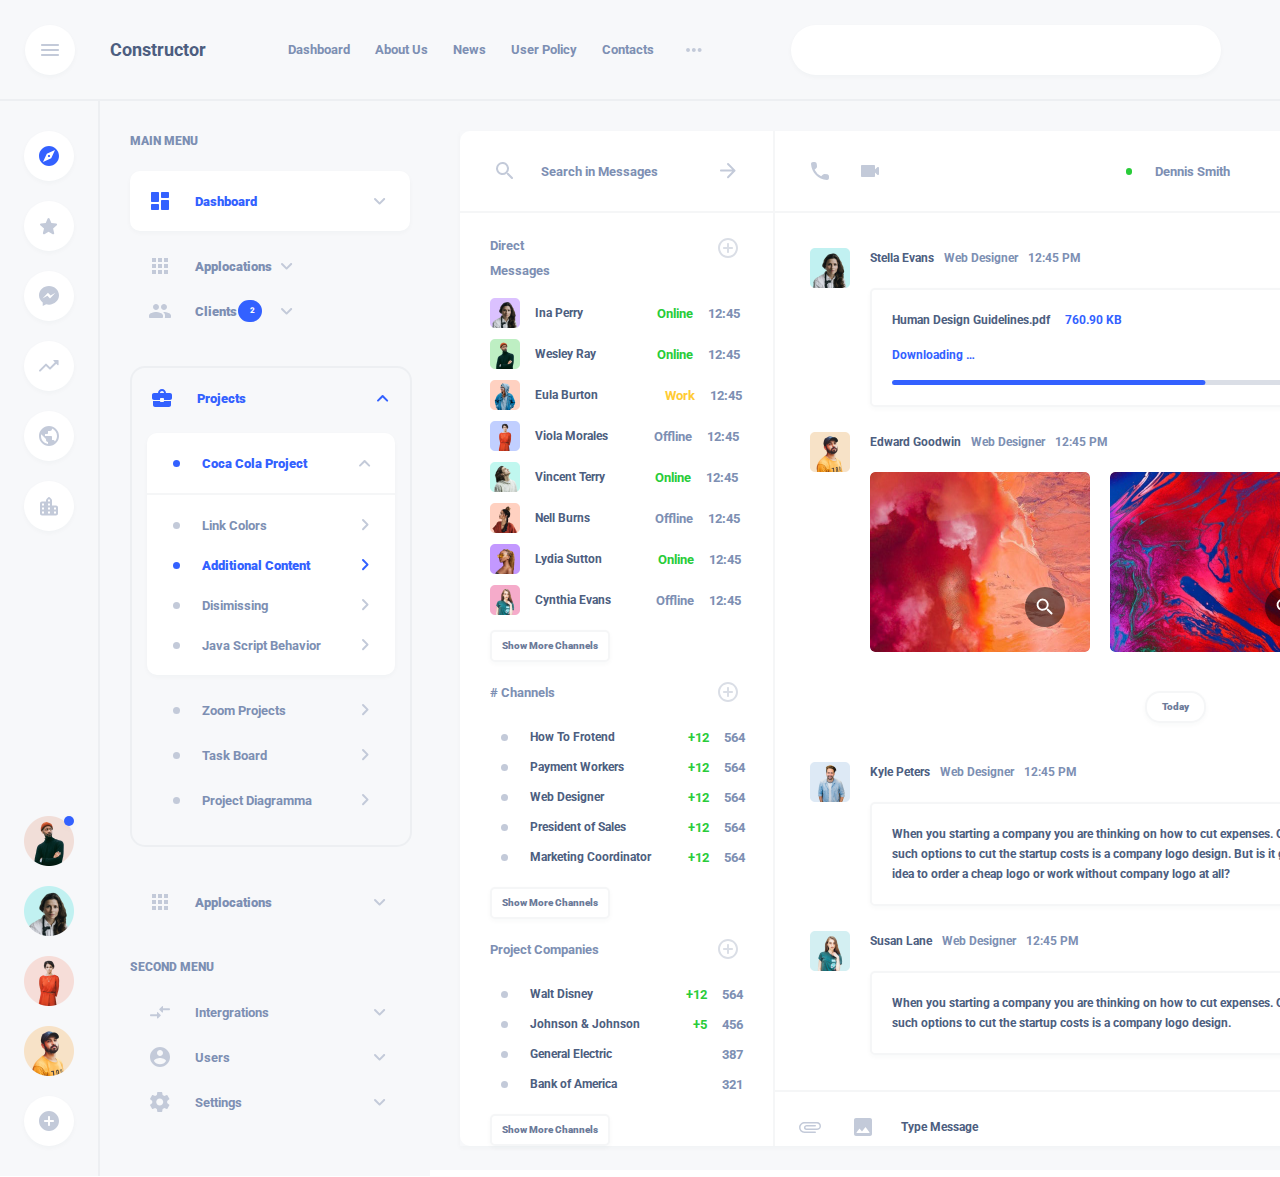
==== commit 6512fbeb: "Updates" ====
--- a/index.html
+++ b/index.html
@@ -1 +1 @@
-<!DOCTYPE html><html><head><meta charSet="utf-8"/><title>nextjs github pages</title><meta name="viewport" content="minimum-scale=1, initial-scale=1, width=device-width"/><meta name="next-head-count" content="3"/><link rel="preload" href="/test-21/_next/static/css/d0a45888465984e8.css" as="style"/><link rel="stylesheet" href="/test-21/_next/static/css/d0a45888465984e8.css" data-n-g=""/><link rel="preload" href="/test-21/_next/static/css/442ab822d3fe3ff1.css" as="style"/><link rel="stylesheet" href="/test-21/_next/static/css/442ab822d3fe3ff1.css" data-n-p=""/><noscript data-n-css=""></noscript><script defer="" nomodule="" src="/test-21/_next/static/chunks/polyfills-c67a75d1b6f99dc8.js"></script><script src="/test-21/_next/static/chunks/webpack-ab1a1c2c3fe0d7d5.js" defer=""></script><script src="/test-21/_next/static/chunks/framework-cda2f1305c3d9424.js" defer=""></script><script src="/test-21/_next/static/chunks/main-46d25f0ed6e9a654.js" defer=""></script><script src="/test-21/_next/static/chunks/pages/_app-5245384ed834b76f.js" defer=""></script><script src="/test-21/_next/static/chunks/878-aa040cdac4607e80.js" defer=""></script><script src="/test-21/_next/static/chunks/pages/index-6e522aad4423abb0.js" defer=""></script><script src="/test-21/_next/static/zIuIZiNo2XdIbsPuJx00I/_buildManifest.js" defer=""></script><script src="/test-21/_next/static/zIuIZiNo2XdIbsPuJx00I/_ssgManifest.js" defer=""></script></head><body><div id="__next"><style data-emotion="css-global o6gwfi">html{-webkit-font-smoothing:antialiased;-moz-osx-font-smoothing:grayscale;box-sizing:border-box;-webkit-text-size-adjust:100%;}*,*::before,*::after{box-sizing:inherit;}strong,b{font-weight:700;}body{margin:0;color:rgba(0, 0, 0, 0.87);font-family:"Roboto","Helvetica","Arial",sans-serif;font-weight:400;font-size:1rem;line-height:1.5;letter-spacing:0.00938em;background-color:#fff;}@media print{body{background-color:#fff;}}body::backdrop{background-color:#fff;}</style><div class="index_figmapage__HbjRn"><header class="header_topHeader__qZ9NB"><div class="header_topContainer__DD4wk"><img  class="header_fickleflightIcon__C5LFi" alt="" src="fickleflight.svg"/><div class="header_navigationRight__txSDv"><div class="header_navigationMenu__wjA_I"><div class="header_explore__JmCED">Explore</div><div class="header_search__iyGb5">Search</div><button class="header_hotels__sSjh7">Hotels</button><button class="header_hotels__sSjh7">Offers</button></div><div class="header_accountSection__INwFY"><img  class="header_hamburgerMenuIcon___j5nL" alt="" src="notification.svg"/><img  class="header_notificationBellIcon__HwKMA" alt="" src="notification1.svg"/><img  class="header_avatarIcon__G3V9d" alt="" src="top_avatar@2x.png"/></div></div></div></header><div class="explore-container_heroSection___F0FS"><div class="explore-container_searchContainer__ZbHL1"><div class="explore-container_title__33Oq1"><div class="explore-container_heroTagline__7VpO4">Let’s explore &amp; travel the world</div><div class="explore-container_heroSubtext__8qQ2W">Find the best destinations and the most popular stays!</div></div><div class="explore-container_searchForm__D7zIV"><div class="explore-container_formTitleGroup__d2Ysk"><b class="explore-container_searchFormLabel__yflCy">Search flights</b><div class="explore-container_flightOptions__ZzFkk"><div class="explore-container_radio__T77qv"><div class="explore-container_padding__E3Zfj"><img  class="explore-container_radiobuttonuncheckedIcon__S1zgU" alt="" src="radiobuttonunchecked.svg"/></div><div class="explore-container_label__oVlMA">Return</div></div><div class="explore-container_radio__T77qv"><div class="explore-container_padding__E3Zfj"><img  class="explore-container_radiobuttonuncheckedIcon__S1zgU" alt="" src="radiobuttonchecked.svg"/></div><div class="explore-container_label__oVlMA">One-way</div></div></div></div><div class="explore-container_formInputsRow__E7en9"><div class="explore-container_inputsRow__SCyqW"><style data-emotion="css 59oout">.css-59oout{width:100%;}.css-59oout.Mui-focused .MuiAutocomplete-clearIndicator{visibility:visible;}@media (pointer: fine){.css-59oout:hover .MuiAutocomplete-clearIndicator{visibility:visible;}}.css-59oout .MuiAutocomplete-tag{margin:3px;max-width:calc(100% - 6px);}.css-59oout .MuiAutocomplete-inputRoot{-webkit-box-flex-wrap:wrap;-webkit-flex-wrap:wrap;-ms-flex-wrap:wrap;flex-wrap:wrap;}.MuiAutocomplete-hasPopupIcon.css-59oout .MuiAutocomplete-inputRoot,.MuiAutocomplete-hasClearIcon.css-59oout .MuiAutocomplete-inputRoot{padding-right:30px;}.MuiAutocomplete-hasPopupIcon.MuiAutocomplete-hasClearIcon.css-59oout .MuiAutocomplete-inputRoot{padding-right:56px;}.css-59oout .MuiAutocomplete-inputRoot .MuiAutocomplete-input{width:0;min-width:30px;}.css-59oout .MuiInput-root{padding-bottom:1px;}.css-59oout .MuiInput-root .MuiInput-input{padding:4px 4px 4px 0px;}.css-59oout .MuiInput-root.MuiInputBase-sizeSmall .MuiInput-input{padding:2px 4px 3px 0;}.css-59oout .MuiOutlinedInput-root{padding:9px;}.MuiAutocomplete-hasPopupIcon.css-59oout .MuiOutlinedInput-root,.MuiAutocomplete-hasClearIcon.css-59oout .MuiOutlinedInput-root{padding-right:39px;}.MuiAutocomplete-hasPopupIcon.MuiAutocomplete-hasClearIcon.css-59oout .MuiOutlinedInput-root{padding-right:65px;}.css-59oout .MuiOutlinedInput-root .MuiAutocomplete-input{padding:7.5px 4px 7.5px 6px;}.css-59oout .MuiOutlinedInput-root .MuiAutocomplete-endAdornment{right:9px;}.css-59oout .MuiOutlinedInput-root.MuiInputBase-sizeSmall{padding-top:6px;padding-bottom:6px;padding-left:6px;}.css-59oout .MuiOutlinedInput-root.MuiInputBase-sizeSmall .MuiAutocomplete-input{padding:2.5px 4px 2.5px 6px;}.css-59oout .MuiFilledInput-root{padding-top:19px;padding-left:8px;}.MuiAutocomplete-hasPopupIcon.css-59oout .MuiFilledInput-root,.MuiAutocomplete-hasClearIcon.css-59oout .MuiFilledInput-root{padding-right:39px;}.MuiAutocomplete-hasPopupIcon.MuiAutocomplete-hasClearIcon.css-59oout .MuiFilledInput-root{padding-right:65px;}.css-59oout .MuiFilledInput-root .MuiFilledInput-input{padding:7px 4px;}.css-59oout .MuiFilledInput-root .MuiAutocomplete-endAdornment{right:9px;}.css-59oout .MuiFilledInput-root.MuiInputBase-sizeSmall{padding-bottom:1px;}.css-59oout .MuiFilledInput-root.MuiInputBase-sizeSmall .MuiFilledInput-input{padding:2.5px 4px;}.css-59oout .MuiInputBase-hiddenLabel{padding-top:8px;}.css-59oout .MuiFilledInput-root.MuiInputBase-hiddenLabel{padding-top:0;padding-bottom:0;}.css-59oout .MuiFilledInput-root.MuiInputBase-hiddenLabel .MuiAutocomplete-input{padding-top:16px;padding-bottom:17px;}.css-59oout .MuiFilledInput-root.MuiInputBase-hiddenLabel.MuiInputBase-sizeSmall .MuiAutocomplete-input{padding-top:8px;padding-bottom:9px;}.css-59oout .MuiAutocomplete-input{-webkit-box-flex:1;-webkit-flex-grow:1;-ms-flex-positive:1;flex-grow:1;text-overflow:ellipsis;opacity:1;}</style><div class="MuiAutocomplete-root MuiAutocomplete-hasClearIcon MuiAutocomplete-hasPopupIcon explore-container_departureAutocomplete__ywnC2 css-59oout"><style data-emotion="css feqhe6">.css-feqhe6{display:-webkit-inline-box;display:-webkit-inline-flex;display:-ms-inline-flexbox;display:inline-flex;-webkit-flex-direction:column;-ms-flex-direction:column;flex-direction:column;position:relative;min-width:0;padding:0;margin:0;border:0;vertical-align:top;width:100%;}</style><div class="MuiFormControl-root MuiFormControl-fullWidth MuiTextField-root css-feqhe6"><style data-emotion="css nd1nwr">.css-nd1nwr{display:block;transform-origin:top left;white-space:nowrap;overflow:hidden;text-overflow:ellipsis;max-width:calc(100% - 24px);position:absolute;left:0;top:0;-webkit-transform:translate(14px, 16px) scale(1);-moz-transform:translate(14px, 16px) scale(1);-ms-transform:translate(14px, 16px) scale(1);transform:translate(14px, 16px) scale(1);-webkit-transition:color 200ms cubic-bezier(0.0, 0, 0.2, 1) 0ms,-webkit-transform 200ms cubic-bezier(0.0, 0, 0.2, 1) 0ms,max-width 200ms cubic-bezier(0.0, 0, 0.2, 1) 0ms;transition:color 200ms cubic-bezier(0.0, 0, 0.2, 1) 0ms,transform 200ms cubic-bezier(0.0, 0, 0.2, 1) 0ms,max-width 200ms cubic-bezier(0.0, 0, 0.2, 1) 0ms;z-index:1;pointer-events:none;}</style><style data-emotion="css p0rm37">.css-p0rm37{color:rgba(0, 0, 0, 0.6);font-family:"Roboto","Helvetica","Arial",sans-serif;font-weight:400;font-size:1rem;line-height:1.4375em;letter-spacing:0.00938em;padding:0;position:relative;display:block;transform-origin:top left;white-space:nowrap;overflow:hidden;text-overflow:ellipsis;max-width:calc(100% - 24px);position:absolute;left:0;top:0;-webkit-transform:translate(14px, 16px) scale(1);-moz-transform:translate(14px, 16px) scale(1);-ms-transform:translate(14px, 16px) scale(1);transform:translate(14px, 16px) scale(1);-webkit-transition:color 200ms cubic-bezier(0.0, 0, 0.2, 1) 0ms,-webkit-transform 200ms cubic-bezier(0.0, 0, 0.2, 1) 0ms,max-width 200ms cubic-bezier(0.0, 0, 0.2, 1) 0ms;transition:color 200ms cubic-bezier(0.0, 0, 0.2, 1) 0ms,transform 200ms cubic-bezier(0.0, 0, 0.2, 1) 0ms,max-width 200ms cubic-bezier(0.0, 0, 0.2, 1) 0ms;z-index:1;pointer-events:none;}.css-p0rm37.Mui-focused{color:#1976d2;}.css-p0rm37.Mui-disabled{color:rgba(0, 0, 0, 0.38);}.css-p0rm37.Mui-error{color:#d32f2f;}</style><label class="MuiFormLabel-root MuiInputLabel-root MuiInputLabel-formControl MuiInputLabel-animated MuiInputLabel-outlined MuiFormLabel-colorPrimary MuiInputLabel-root MuiInputLabel-formControl MuiInputLabel-animated MuiInputLabel-outlined css-p0rm37" data-shrink="false" for=":R5kl6:" id=":R5kl6:-label">Departure</label><style data-emotion="css-global 1prfaxn">@-webkit-keyframes mui-auto-fill{from{display:block;}}@keyframes mui-auto-fill{from{display:block;}}@-webkit-keyframes mui-auto-fill-cancel{from{display:block;}}@keyframes mui-auto-fill-cancel{from{display:block;}}</style><style data-emotion="css segi59">.css-segi59{font-family:"Roboto","Helvetica","Arial",sans-serif;font-weight:400;font-size:1rem;line-height:1.4375em;letter-spacing:0.00938em;color:rgba(0, 0, 0, 0.87);box-sizing:border-box;position:relative;cursor:text;display:-webkit-inline-box;display:-webkit-inline-flex;display:-ms-inline-flexbox;display:inline-flex;-webkit-align-items:center;-webkit-box-align:center;-ms-flex-align:center;align-items:center;width:100%;position:relative;border-radius:4px;padding-right:14px;}.css-segi59.Mui-disabled{color:rgba(0, 0, 0, 0.38);cursor:default;}.css-segi59:hover .MuiOutlinedInput-notchedOutline{border-color:rgba(0, 0, 0, 0.87);}@media (hover: none){.css-segi59:hover .MuiOutlinedInput-notchedOutline{border-color:rgba(0, 0, 0, 0.23);}}.css-segi59.Mui-focused .MuiOutlinedInput-notchedOutline{border-color:#1976d2;border-width:2px;}.css-segi59.Mui-error .MuiOutlinedInput-notchedOutline{border-color:#d32f2f;}.css-segi59.Mui-disabled .MuiOutlinedInput-notchedOutline{border-color:rgba(0, 0, 0, 0.26);}</style><div class="MuiInputBase-root MuiOutlinedInput-root MuiInputBase-colorPrimary MuiInputBase-fullWidth MuiInputBase-formControl MuiInputBase-adornedEnd MuiAutocomplete-inputRoot css-segi59"><style data-emotion="css 1uvydh2">.css-1uvydh2{font:inherit;letter-spacing:inherit;color:currentColor;padding:4px 0 5px;border:0;box-sizing:content-box;background:none;height:1.4375em;margin:0;-webkit-tap-highlight-color:transparent;display:block;min-width:0;width:100%;-webkit-animation-name:mui-auto-fill-cancel;animation-name:mui-auto-fill-cancel;-webkit-animation-duration:10ms;animation-duration:10ms;padding:16.5px 14px;padding-right:0;}.css-1uvydh2::-webkit-input-placeholder{color:currentColor;opacity:0.42;-webkit-transition:opacity 200ms cubic-bezier(0.4, 0, 0.2, 1) 0ms;transition:opacity 200ms cubic-bezier(0.4, 0, 0.2, 1) 0ms;}.css-1uvydh2::-moz-placeholder{color:currentColor;opacity:0.42;-webkit-transition:opacity 200ms cubic-bezier(0.4, 0, 0.2, 1) 0ms;transition:opacity 200ms cubic-bezier(0.4, 0, 0.2, 1) 0ms;}.css-1uvydh2:-ms-input-placeholder{color:currentColor;opacity:0.42;-webkit-transition:opacity 200ms cubic-bezier(0.4, 0, 0.2, 1) 0ms;transition:opacity 200ms cubic-bezier(0.4, 0, 0.2, 1) 0ms;}.css-1uvydh2::-ms-input-placeholder{color:currentColor;opacity:0.42;-webkit-transition:opacity 200ms cubic-bezier(0.4, 0, 0.2, 1) 0ms;transition:opacity 200ms cubic-bezier(0.4, 0, 0.2, 1) 0ms;}.css-1uvydh2:focus{outline:0;}.css-1uvydh2:invalid{box-shadow:none;}.css-1uvydh2::-webkit-search-decoration{-webkit-appearance:none;}label[data-shrink=false]+.MuiInputBase-formControl .css-1uvydh2::-webkit-input-placeholder{opacity:0!important;}label[data-shrink=false]+.MuiInputBase-formControl .css-1uvydh2::-moz-placeholder{opacity:0!important;}label[data-shrink=false]+.MuiInputBase-formControl .css-1uvydh2:-ms-input-placeholder{opacity:0!important;}label[data-shrink=false]+.MuiInputBase-formControl .css-1uvydh2::-ms-input-placeholder{opacity:0!important;}label[data-shrink=false]+.MuiInputBase-formControl .css-1uvydh2:focus::-webkit-input-placeholder{opacity:0.42;}label[data-shrink=false]+.MuiInputBase-formControl .css-1uvydh2:focus::-moz-placeholder{opacity:0.42;}label[data-shrink=false]+.MuiInputBase-formControl .css-1uvydh2:focus:-ms-input-placeholder{opacity:0.42;}label[data-shrink=false]+.MuiInputBase-formControl .css-1uvydh2:focus::-ms-input-placeholder{opacity:0.42;}.css-1uvydh2.Mui-disabled{opacity:1;-webkit-text-fill-color:rgba(0, 0, 0, 0.38);}.css-1uvydh2:-webkit-autofill{-webkit-animation-duration:5000s;animation-duration:5000s;-webkit-animation-name:mui-auto-fill;animation-name:mui-auto-fill;}.css-1uvydh2:-webkit-autofill{border-radius:inherit;}</style><input aria-invalid="false" autoComplete="off" id=":R5kl6:" placeholder="" type="text" class="MuiInputBase-input MuiOutlinedInput-input MuiInputBase-inputAdornedEnd MuiAutocomplete-input MuiAutocomplete-inputFocused css-1uvydh2" aria-autocomplete="list" aria-expanded="false" autoCapitalize="none" spellcheck="false" role="combobox" value=""/><style data-emotion="css 2iz2x6">.css-2iz2x6{position:absolute;right:0;top:calc(50% - 14px);}</style><div class="MuiAutocomplete-endAdornment css-2iz2x6"><style data-emotion="css k6eizv">.css-k6eizv{margin-right:-2px;padding:4px;visibility:hidden;}</style><style data-emotion="css ggxpn4">.css-ggxpn4{text-align:center;-webkit-flex:0 0 auto;-ms-flex:0 0 auto;flex:0 0 auto;font-size:1.5rem;padding:8px;border-radius:50%;overflow:visible;color:rgba(0, 0, 0, 0.54);-webkit-transition:background-color 150ms cubic-bezier(0.4, 0, 0.2, 1) 0ms;transition:background-color 150ms cubic-bezier(0.4, 0, 0.2, 1) 0ms;margin-right:-2px;padding:4px;visibility:hidden;}.css-ggxpn4:hover{background-color:rgba(0, 0, 0, 0.04);}@media (hover: none){.css-ggxpn4:hover{background-color:transparent;}}.css-ggxpn4.Mui-disabled{background-color:transparent;color:rgba(0, 0, 0, 0.26);}</style><style data-emotion="css edpqz1">.css-edpqz1{display:-webkit-inline-box;display:-webkit-inline-flex;display:-ms-inline-flexbox;display:inline-flex;-webkit-align-items:center;-webkit-box-align:center;-ms-flex-align:center;align-items:center;-webkit-box-pack:center;-ms-flex-pack:center;-webkit-justify-content:center;justify-content:center;position:relative;box-sizing:border-box;-webkit-tap-highlight-color:transparent;background-color:transparent;outline:0;border:0;margin:0;border-radius:0;padding:0;cursor:pointer;-webkit-user-select:none;-moz-user-select:none;-ms-user-select:none;user-select:none;vertical-align:middle;-moz-appearance:none;-webkit-appearance:none;-webkit-text-decoration:none;text-decoration:none;color:inherit;text-align:center;-webkit-flex:0 0 auto;-ms-flex:0 0 auto;flex:0 0 auto;font-size:1.5rem;padding:8px;border-radius:50%;overflow:visible;color:rgba(0, 0, 0, 0.54);-webkit-transition:background-color 150ms cubic-bezier(0.4, 0, 0.2, 1) 0ms;transition:background-color 150ms cubic-bezier(0.4, 0, 0.2, 1) 0ms;margin-right:-2px;padding:4px;visibility:hidden;}.css-edpqz1::-moz-focus-inner{border-style:none;}.css-edpqz1.Mui-disabled{pointer-events:none;cursor:default;}@media print{.css-edpqz1{-webkit-print-color-adjust:exact;color-adjust:exact;}}.css-edpqz1:hover{background-color:rgba(0, 0, 0, 0.04);}@media (hover: none){.css-edpqz1:hover{background-color:transparent;}}.css-edpqz1.Mui-disabled{background-color:transparent;color:rgba(0, 0, 0, 0.26);}</style><button class="MuiButtonBase-root MuiIconButton-root MuiIconButton-sizeMedium MuiAutocomplete-clearIndicator css-edpqz1" tabindex="-1" type="button" aria-label="Clear" title="Clear"><style data-emotion="css 1k33q06">.css-1k33q06{-webkit-user-select:none;-moz-user-select:none;-ms-user-select:none;user-select:none;width:1em;height:1em;display:inline-block;fill:currentColor;-webkit-flex-shrink:0;-ms-flex-negative:0;flex-shrink:0;-webkit-transition:fill 200ms cubic-bezier(0.4, 0, 0.2, 1) 0ms;transition:fill 200ms cubic-bezier(0.4, 0, 0.2, 1) 0ms;font-size:1.25rem;}</style><svg class="MuiSvgIcon-root MuiSvgIcon-fontSizeSmall css-1k33q06" focusable="false" aria-hidden="true" viewBox="0 0 24 24" data-testid="CloseIcon"><path d="M19 6.41L17.59 5 12 10.59 6.41 5 5 6.41 10.59 12 5 17.59 6.41 19 12 13.41 17.59 19 19 17.59 13.41 12z"></path></svg></button><style data-emotion="css kkipqg">.css-kkipqg{padding:2px;margin-right:-2px;}</style><style data-emotion="css 5u2mdu">.css-5u2mdu{text-align:center;-webkit-flex:0 0 auto;-ms-flex:0 0 auto;flex:0 0 auto;font-size:1.5rem;padding:8px;border-radius:50%;overflow:visible;color:rgba(0, 0, 0, 0.54);-webkit-transition:background-color 150ms cubic-bezier(0.4, 0, 0.2, 1) 0ms;transition:background-color 150ms cubic-bezier(0.4, 0, 0.2, 1) 0ms;padding:2px;margin-right:-2px;}.css-5u2mdu:hover{background-color:rgba(0, 0, 0, 0.04);}@media (hover: none){.css-5u2mdu:hover{background-color:transparent;}}.css-5u2mdu.Mui-disabled{background-color:transparent;color:rgba(0, 0, 0, 0.26);}</style><style data-emotion="css uge3vf">.css-uge3vf{display:-webkit-inline-box;display:-webkit-inline-flex;display:-ms-inline-flexbox;display:inline-flex;-webkit-align-items:center;-webkit-box-align:center;-ms-flex-align:center;align-items:center;-webkit-box-pack:center;-ms-flex-pack:center;-webkit-justify-content:center;justify-content:center;position:relative;box-sizing:border-box;-webkit-tap-highlight-color:transparent;background-color:transparent;outline:0;border:0;margin:0;border-radius:0;padding:0;cursor:pointer;-webkit-user-select:none;-moz-user-select:none;-ms-user-select:none;user-select:none;vertical-align:middle;-moz-appearance:none;-webkit-appearance:none;-webkit-text-decoration:none;text-decoration:none;color:inherit;text-align:center;-webkit-flex:0 0 auto;-ms-flex:0 0 auto;flex:0 0 auto;font-size:1.5rem;padding:8px;border-radius:50%;overflow:visible;color:rgba(0, 0, 0, 0.54);-webkit-transition:background-color 150ms cubic-bezier(0.4, 0, 0.2, 1) 0ms;transition:background-color 150ms cubic-bezier(0.4, 0, 0.2, 1) 0ms;padding:2px;margin-right:-2px;}.css-uge3vf::-moz-focus-inner{border-style:none;}.css-uge3vf.Mui-disabled{pointer-events:none;cursor:default;}@media print{.css-uge3vf{-webkit-print-color-adjust:exact;color-adjust:exact;}}.css-uge3vf:hover{background-color:rgba(0, 0, 0, 0.04);}@media (hover: none){.css-uge3vf:hover{background-color:transparent;}}.css-uge3vf.Mui-disabled{background-color:transparent;color:rgba(0, 0, 0, 0.26);}</style><button class="MuiButtonBase-root MuiIconButton-root MuiIconButton-sizeMedium MuiAutocomplete-popupIndicator css-uge3vf" tabindex="-1" type="button" aria-label="Open" title="Open"><style data-emotion="css vubbuv">.css-vubbuv{-webkit-user-select:none;-moz-user-select:none;-ms-user-select:none;user-select:none;width:1em;height:1em;display:inline-block;fill:currentColor;-webkit-flex-shrink:0;-ms-flex-negative:0;flex-shrink:0;-webkit-transition:fill 200ms cubic-bezier(0.4, 0, 0.2, 1) 0ms;transition:fill 200ms cubic-bezier(0.4, 0, 0.2, 1) 0ms;font-size:1.5rem;}</style><svg class="MuiSvgIcon-root MuiSvgIcon-fontSizeMedium css-vubbuv" focusable="false" aria-hidden="true" viewBox="0 0 24 24" data-testid="ArrowDropDownIcon"><path d="M7 10l5 5 5-5z"></path></svg></button></div><style data-emotion="css 19w1uun">.css-19w1uun{border-color:rgba(0, 0, 0, 0.23);}</style><style data-emotion="css igs3ac">.css-igs3ac{text-align:left;position:absolute;bottom:0;right:0;top:-5px;left:0;margin:0;padding:0 8px;pointer-events:none;border-radius:inherit;border-style:solid;border-width:1px;overflow:hidden;min-width:0%;border-color:rgba(0, 0, 0, 0.23);}</style><fieldset aria-hidden="true" class="MuiOutlinedInput-notchedOutline css-igs3ac"><style data-emotion="css yjsfm1">.css-yjsfm1{float:unset;width:auto;overflow:hidden;display:block;padding:0;height:11px;font-size:0.75em;visibility:hidden;max-width:0.01px;-webkit-transition:max-width 50ms cubic-bezier(0.0, 0, 0.2, 1) 0ms;transition:max-width 50ms cubic-bezier(0.0, 0, 0.2, 1) 0ms;white-space:nowrap;}.css-yjsfm1>span{padding-left:5px;padding-right:5px;display:inline-block;opacity:0;visibility:visible;}</style><legend class="css-yjsfm1"><span>Departure</span></legend></fieldset></div></div></div><style data-emotion="css 59oout">.css-59oout{width:100%;}.css-59oout.Mui-focused .MuiAutocomplete-clearIndicator{visibility:visible;}@media (pointer: fine){.css-59oout:hover .MuiAutocomplete-clearIndicator{visibility:visible;}}.css-59oout .MuiAutocomplete-tag{margin:3px;max-width:calc(100% - 6px);}.css-59oout .MuiAutocomplete-inputRoot{-webkit-box-flex-wrap:wrap;-webkit-flex-wrap:wrap;-ms-flex-wrap:wrap;flex-wrap:wrap;}.MuiAutocomplete-hasPopupIcon.css-59oout .MuiAutocomplete-inputRoot,.MuiAutocomplete-hasClearIcon.css-59oout .MuiAutocomplete-inputRoot{padding-right:30px;}.MuiAutocomplete-hasPopupIcon.MuiAutocomplete-hasClearIcon.css-59oout .MuiAutocomplete-inputRoot{padding-right:56px;}.css-59oout .MuiAutocomplete-inputRoot .MuiAutocomplete-input{width:0;min-width:30px;}.css-59oout .MuiInput-root{padding-bottom:1px;}.css-59oout .MuiInput-root .MuiInput-input{padding:4px 4px 4px 0px;}.css-59oout .MuiInput-root.MuiInputBase-sizeSmall .MuiInput-input{padding:2px 4px 3px 0;}.css-59oout .MuiOutlinedInput-root{padding:9px;}.MuiAutocomplete-hasPopupIcon.css-59oout .MuiOutlinedInput-root,.MuiAutocomplete-hasClearIcon.css-59oout .MuiOutlinedInput-root{padding-right:39px;}.MuiAutocomplete-hasPopupIcon.MuiAutocomplete-hasClearIcon.css-59oout .MuiOutlinedInput-root{padding-right:65px;}.css-59oout .MuiOutlinedInput-root .MuiAutocomplete-input{padding:7.5px 4px 7.5px 6px;}.css-59oout .MuiOutlinedInput-root .MuiAutocomplete-endAdornment{right:9px;}.css-59oout .MuiOutlinedInput-root.MuiInputBase-sizeSmall{padding-top:6px;padding-bottom:6px;padding-left:6px;}.css-59oout .MuiOutlinedInput-root.MuiInputBase-sizeSmall .MuiAutocomplete-input{padding:2.5px 4px 2.5px 6px;}.css-59oout .MuiFilledInput-root{padding-top:19px;padding-left:8px;}.MuiAutocomplete-hasPopupIcon.css-59oout .MuiFilledInput-root,.MuiAutocomplete-hasClearIcon.css-59oout .MuiFilledInput-root{padding-right:39px;}.MuiAutocomplete-hasPopupIcon.MuiAutocomplete-hasClearIcon.css-59oout .MuiFilledInput-root{padding-right:65px;}.css-59oout .MuiFilledInput-root .MuiFilledInput-input{padding:7px 4px;}.css-59oout .MuiFilledInput-root .MuiAutocomplete-endAdornment{right:9px;}.css-59oout .MuiFilledInput-root.MuiInputBase-sizeSmall{padding-bottom:1px;}.css-59oout .MuiFilledInput-root.MuiInputBase-sizeSmall .MuiFilledInput-input{padding:2.5px 4px;}.css-59oout .MuiInputBase-hiddenLabel{padding-top:8px;}.css-59oout .MuiFilledInput-root.MuiInputBase-hiddenLabel{padding-top:0;padding-bottom:0;}.css-59oout .MuiFilledInput-root.MuiInputBase-hiddenLabel .MuiAutocomplete-input{padding-top:16px;padding-bottom:17px;}.css-59oout .MuiFilledInput-root.MuiInputBase-hiddenLabel.MuiInputBase-sizeSmall .MuiAutocomplete-input{padding-top:8px;padding-bottom:9px;}.css-59oout .MuiAutocomplete-input{-webkit-box-flex:1;-webkit-flex-grow:1;-ms-flex-positive:1;flex-grow:1;text-overflow:ellipsis;opacity:1;}</style><div class="MuiAutocomplete-root MuiAutocomplete-hasClearIcon MuiAutocomplete-hasPopupIcon explore-container_departureAutocomplete__ywnC2 css-59oout"><style data-emotion="css feqhe6">.css-feqhe6{display:-webkit-inline-box;display:-webkit-inline-flex;display:-ms-inline-flexbox;display:inline-flex;-webkit-flex-direction:column;-ms-flex-direction:column;flex-direction:column;position:relative;min-width:0;padding:0;margin:0;border:0;vertical-align:top;width:100%;}</style><div class="MuiFormControl-root MuiFormControl-fullWidth MuiTextField-root css-feqhe6"><style data-emotion="css nd1nwr">.css-nd1nwr{display:block;transform-origin:top left;white-space:nowrap;overflow:hidden;text-overflow:ellipsis;max-width:calc(100% - 24px);position:absolute;left:0;top:0;-webkit-transform:translate(14px, 16px) scale(1);-moz-transform:translate(14px, 16px) scale(1);-ms-transform:translate(14px, 16px) scale(1);transform:translate(14px, 16px) scale(1);-webkit-transition:color 200ms cubic-bezier(0.0, 0, 0.2, 1) 0ms,-webkit-transform 200ms cubic-bezier(0.0, 0, 0.2, 1) 0ms,max-width 200ms cubic-bezier(0.0, 0, 0.2, 1) 0ms;transition:color 200ms cubic-bezier(0.0, 0, 0.2, 1) 0ms,transform 200ms cubic-bezier(0.0, 0, 0.2, 1) 0ms,max-width 200ms cubic-bezier(0.0, 0, 0.2, 1) 0ms;z-index:1;pointer-events:none;}</style><style data-emotion="css p0rm37">.css-p0rm37{color:rgba(0, 0, 0, 0.6);font-family:"Roboto","Helvetica","Arial",sans-serif;font-weight:400;font-size:1rem;line-height:1.4375em;letter-spacing:0.00938em;padding:0;position:relative;display:block;transform-origin:top left;white-space:nowrap;overflow:hidden;text-overflow:ellipsis;max-width:calc(100% - 24px);position:absolute;left:0;top:0;-webkit-transform:translate(14px, 16px) scale(1);-moz-transform:translate(14px, 16px) scale(1);-ms-transform:translate(14px, 16px) scale(1);transform:translate(14px, 16px) scale(1);-webkit-transition:color 200ms cubic-bezier(0.0, 0, 0.2, 1) 0ms,-webkit-transform 200ms cubic-bezier(0.0, 0, 0.2, 1) 0ms,max-width 200ms cubic-bezier(0.0, 0, 0.2, 1) 0ms;transition:color 200ms cubic-bezier(0.0, 0, 0.2, 1) 0ms,transform 200ms cubic-bezier(0.0, 0, 0.2, 1) 0ms,max-width 200ms cubic-bezier(0.0, 0, 0.2, 1) 0ms;z-index:1;pointer-events:none;}.css-p0rm37.Mui-focused{color:#1976d2;}.css-p0rm37.Mui-disabled{color:rgba(0, 0, 0, 0.38);}.css-p0rm37.Mui-error{color:#d32f2f;}</style><label class="MuiFormLabel-root MuiInputLabel-root MuiInputLabel-formControl MuiInputLabel-animated MuiInputLabel-outlined MuiFormLabel-colorPrimary MuiInputLabel-root MuiInputLabel-formControl MuiInputLabel-animated MuiInputLabel-outlined css-p0rm37" data-shrink="false" for=":R9kl6:" id=":R9kl6:-label">Arrival</label><style data-emotion="css-global 1prfaxn">@-webkit-keyframes mui-auto-fill{from{display:block;}}@keyframes mui-auto-fill{from{display:block;}}@-webkit-keyframes mui-auto-fill-cancel{from{display:block;}}@keyframes mui-auto-fill-cancel{from{display:block;}}</style><style data-emotion="css segi59">.css-segi59{font-family:"Roboto","Helvetica","Arial",sans-serif;font-weight:400;font-size:1rem;line-height:1.4375em;letter-spacing:0.00938em;color:rgba(0, 0, 0, 0.87);box-sizing:border-box;position:relative;cursor:text;display:-webkit-inline-box;display:-webkit-inline-flex;display:-ms-inline-flexbox;display:inline-flex;-webkit-align-items:center;-webkit-box-align:center;-ms-flex-align:center;align-items:center;width:100%;position:relative;border-radius:4px;padding-right:14px;}.css-segi59.Mui-disabled{color:rgba(0, 0, 0, 0.38);cursor:default;}.css-segi59:hover .MuiOutlinedInput-notchedOutline{border-color:rgba(0, 0, 0, 0.87);}@media (hover: none){.css-segi59:hover .MuiOutlinedInput-notchedOutline{border-color:rgba(0, 0, 0, 0.23);}}.css-segi59.Mui-focused .MuiOutlinedInput-notchedOutline{border-color:#1976d2;border-width:2px;}.css-segi59.Mui-error .MuiOutlinedInput-notchedOutline{border-color:#d32f2f;}.css-segi59.Mui-disabled .MuiOutlinedInput-notchedOutline{border-color:rgba(0, 0, 0, 0.26);}</style><div class="MuiInputBase-root MuiOutlinedInput-root MuiInputBase-colorPrimary MuiInputBase-fullWidth MuiInputBase-formControl MuiInputBase-adornedEnd MuiAutocomplete-inputRoot css-segi59"><style data-emotion="css 1uvydh2">.css-1uvydh2{font:inherit;letter-spacing:inherit;color:currentColor;padding:4px 0 5px;border:0;box-sizing:content-box;background:none;height:1.4375em;margin:0;-webkit-tap-highlight-color:transparent;display:block;min-width:0;width:100%;-webkit-animation-name:mui-auto-fill-cancel;animation-name:mui-auto-fill-cancel;-webkit-animation-duration:10ms;animation-duration:10ms;padding:16.5px 14px;padding-right:0;}.css-1uvydh2::-webkit-input-placeholder{color:currentColor;opacity:0.42;-webkit-transition:opacity 200ms cubic-bezier(0.4, 0, 0.2, 1) 0ms;transition:opacity 200ms cubic-bezier(0.4, 0, 0.2, 1) 0ms;}.css-1uvydh2::-moz-placeholder{color:currentColor;opacity:0.42;-webkit-transition:opacity 200ms cubic-bezier(0.4, 0, 0.2, 1) 0ms;transition:opacity 200ms cubic-bezier(0.4, 0, 0.2, 1) 0ms;}.css-1uvydh2:-ms-input-placeholder{color:currentColor;opacity:0.42;-webkit-transition:opacity 200ms cubic-bezier(0.4, 0, 0.2, 1) 0ms;transition:opacity 200ms cubic-bezier(0.4, 0, 0.2, 1) 0ms;}.css-1uvydh2::-ms-input-placeholder{color:currentColor;opacity:0.42;-webkit-transition:opacity 200ms cubic-bezier(0.4, 0, 0.2, 1) 0ms;transition:opacity 200ms cubic-bezier(0.4, 0, 0.2, 1) 0ms;}.css-1uvydh2:focus{outline:0;}.css-1uvydh2:invalid{box-shadow:none;}.css-1uvydh2::-webkit-search-decoration{-webkit-appearance:none;}label[data-shrink=false]+.MuiInputBase-formControl .css-1uvydh2::-webkit-input-placeholder{opacity:0!important;}label[data-shrink=false]+.MuiInputBase-formControl .css-1uvydh2::-moz-placeholder{opacity:0!important;}label[data-shrink=false]+.MuiInputBase-formControl .css-1uvydh2:-ms-input-placeholder{opacity:0!important;}label[data-shrink=false]+.MuiInputBase-formControl .css-1uvydh2::-ms-input-placeholder{opacity:0!important;}label[data-shrink=false]+.MuiInputBase-formControl .css-1uvydh2:focus::-webkit-input-placeholder{opacity:0.42;}label[data-shrink=false]+.MuiInputBase-formControl .css-1uvydh2:focus::-moz-placeholder{opacity:0.42;}label[data-shrink=false]+.MuiInputBase-formControl .css-1uvydh2:focus:-ms-input-placeholder{opacity:0.42;}label[data-shrink=false]+.MuiInputBase-formControl .css-1uvydh2:focus::-ms-input-placeholder{opacity:0.42;}.css-1uvydh2.Mui-disabled{opacity:1;-webkit-text-fill-color:rgba(0, 0, 0, 0.38);}.css-1uvydh2:-webkit-autofill{-webkit-animation-duration:5000s;animation-duration:5000s;-webkit-animation-name:mui-auto-fill;animation-name:mui-auto-fill;}.css-1uvydh2:-webkit-autofill{border-radius:inherit;}</style><input aria-invalid="false" autoComplete="off" id=":R9kl6:" placeholder="" type="text" class="MuiInputBase-input MuiOutlinedInput-input MuiInputBase-inputAdornedEnd MuiAutocomplete-input MuiAutocomplete-inputFocused css-1uvydh2" aria-autocomplete="list" aria-expanded="false" autoCapitalize="none" spellcheck="false" role="combobox" value=""/><style data-emotion="css 2iz2x6">.css-2iz2x6{position:absolute;right:0;top:calc(50% - 14px);}</style><div class="MuiAutocomplete-endAdornment css-2iz2x6"><style data-emotion="css k6eizv">.css-k6eizv{margin-right:-2px;padding:4px;visibility:hidden;}</style><style data-emotion="css ggxpn4">.css-ggxpn4{text-align:center;-webkit-flex:0 0 auto;-ms-flex:0 0 auto;flex:0 0 auto;font-size:1.5rem;padding:8px;border-radius:50%;overflow:visible;color:rgba(0, 0, 0, 0.54);-webkit-transition:background-color 150ms cubic-bezier(0.4, 0, 0.2, 1) 0ms;transition:background-color 150ms cubic-bezier(0.4, 0, 0.2, 1) 0ms;margin-right:-2px;padding:4px;visibility:hidden;}.css-ggxpn4:hover{background-color:rgba(0, 0, 0, 0.04);}@media (hover: none){.css-ggxpn4:hover{background-color:transparent;}}.css-ggxpn4.Mui-disabled{background-color:transparent;color:rgba(0, 0, 0, 0.26);}</style><style data-emotion="css edpqz1">.css-edpqz1{display:-webkit-inline-box;display:-webkit-inline-flex;display:-ms-inline-flexbox;display:inline-flex;-webkit-align-items:center;-webkit-box-align:center;-ms-flex-align:center;align-items:center;-webkit-box-pack:center;-ms-flex-pack:center;-webkit-justify-content:center;justify-content:center;position:relative;box-sizing:border-box;-webkit-tap-highlight-color:transparent;background-color:transparent;outline:0;border:0;margin:0;border-radius:0;padding:0;cursor:pointer;-webkit-user-select:none;-moz-user-select:none;-ms-user-select:none;user-select:none;vertical-align:middle;-moz-appearance:none;-webkit-appearance:none;-webkit-text-decoration:none;text-decoration:none;color:inherit;text-align:center;-webkit-flex:0 0 auto;-ms-flex:0 0 auto;flex:0 0 auto;font-size:1.5rem;padding:8px;border-radius:50%;overflow:visible;color:rgba(0, 0, 0, 0.54);-webkit-transition:background-color 150ms cubic-bezier(0.4, 0, 0.2, 1) 0ms;transition:background-color 150ms cubic-bezier(0.4, 0, 0.2, 1) 0ms;margin-right:-2px;padding:4px;visibility:hidden;}.css-edpqz1::-moz-focus-inner{border-style:none;}.css-edpqz1.Mui-disabled{pointer-events:none;cursor:default;}@media print{.css-edpqz1{-webkit-print-color-adjust:exact;color-adjust:exact;}}.css-edpqz1:hover{background-color:rgba(0, 0, 0, 0.04);}@media (hover: none){.css-edpqz1:hover{background-color:transparent;}}.css-edpqz1.Mui-disabled{background-color:transparent;color:rgba(0, 0, 0, 0.26);}</style><button class="MuiButtonBase-root MuiIconButton-root MuiIconButton-sizeMedium MuiAutocomplete-clearIndicator css-edpqz1" tabindex="-1" type="button" aria-label="Clear" title="Clear"><style data-emotion="css 1k33q06">.css-1k33q06{-webkit-user-select:none;-moz-user-select:none;-ms-user-select:none;user-select:none;width:1em;height:1em;display:inline-block;fill:currentColor;-webkit-flex-shrink:0;-ms-flex-negative:0;flex-shrink:0;-webkit-transition:fill 200ms cubic-bezier(0.4, 0, 0.2, 1) 0ms;transition:fill 200ms cubic-bezier(0.4, 0, 0.2, 1) 0ms;font-size:1.25rem;}</style><svg class="MuiSvgIcon-root MuiSvgIcon-fontSizeSmall css-1k33q06" focusable="false" aria-hidden="true" viewBox="0 0 24 24" data-testid="CloseIcon"><path d="M19 6.41L17.59 5 12 10.59 6.41 5 5 6.41 10.59 12 5 17.59 6.41 19 12 13.41 17.59 19 19 17.59 13.41 12z"></path></svg></button><style data-emotion="css kkipqg">.css-kkipqg{padding:2px;margin-right:-2px;}</style><style data-emotion="css 5u2mdu">.css-5u2mdu{text-align:center;-webkit-flex:0 0 auto;-ms-flex:0 0 auto;flex:0 0 auto;font-size:1.5rem;padding:8px;border-radius:50%;overflow:visible;color:rgba(0, 0, 0, 0.54);-webkit-transition:background-color 150ms cubic-bezier(0.4, 0, 0.2, 1) 0ms;transition:background-color 150ms cubic-bezier(0.4, 0, 0.2, 1) 0ms;padding:2px;margin-right:-2px;}.css-5u2mdu:hover{background-color:rgba(0, 0, 0, 0.04);}@media (hover: none){.css-5u2mdu:hover{background-color:transparent;}}.css-5u2mdu.Mui-disabled{background-color:transparent;color:rgba(0, 0, 0, 0.26);}</style><style data-emotion="css uge3vf">.css-uge3vf{display:-webkit-inline-box;display:-webkit-inline-flex;display:-ms-inline-flexbox;display:inline-flex;-webkit-align-items:center;-webkit-box-align:center;-ms-flex-align:center;align-items:center;-webkit-box-pack:center;-ms-flex-pack:center;-webkit-justify-content:center;justify-content:center;position:relative;box-sizing:border-box;-webkit-tap-highlight-color:transparent;background-color:transparent;outline:0;border:0;margin:0;border-radius:0;padding:0;cursor:pointer;-webkit-user-select:none;-moz-user-select:none;-ms-user-select:none;user-select:none;vertical-align:middle;-moz-appearance:none;-webkit-appearance:none;-webkit-text-decoration:none;text-decoration:none;color:inherit;text-align:center;-webkit-flex:0 0 auto;-ms-flex:0 0 auto;flex:0 0 auto;font-size:1.5rem;padding:8px;border-radius:50%;overflow:visible;color:rgba(0, 0, 0, 0.54);-webkit-transition:background-color 150ms cubic-bezier(0.4, 0, 0.2, 1) 0ms;transition:background-color 150ms cubic-bezier(0.4, 0, 0.2, 1) 0ms;padding:2px;margin-right:-2px;}.css-uge3vf::-moz-focus-inner{border-style:none;}.css-uge3vf.Mui-disabled{pointer-events:none;cursor:default;}@media print{.css-uge3vf{-webkit-print-color-adjust:exact;color-adjust:exact;}}.css-uge3vf:hover{background-color:rgba(0, 0, 0, 0.04);}@media (hover: none){.css-uge3vf:hover{background-color:transparent;}}.css-uge3vf.Mui-disabled{background-color:transparent;color:rgba(0, 0, 0, 0.26);}</style><button class="MuiButtonBase-root MuiIconButton-root MuiIconButton-sizeMedium MuiAutocomplete-popupIndicator css-uge3vf" tabindex="-1" type="button" aria-label="Open" title="Open"><style data-emotion="css vubbuv">.css-vubbuv{-webkit-user-select:none;-moz-user-select:none;-ms-user-select:none;user-select:none;width:1em;height:1em;display:inline-block;fill:currentColor;-webkit-flex-shrink:0;-ms-flex-negative:0;flex-shrink:0;-webkit-transition:fill 200ms cubic-bezier(0.4, 0, 0.2, 1) 0ms;transition:fill 200ms cubic-bezier(0.4, 0, 0.2, 1) 0ms;font-size:1.5rem;}</style><svg class="MuiSvgIcon-root MuiSvgIcon-fontSizeMedium css-vubbuv" focusable="false" aria-hidden="true" viewBox="0 0 24 24" data-testid="ArrowDropDownIcon"><path d="M7 10l5 5 5-5z"></path></svg></button></div><style data-emotion="css 19w1uun">.css-19w1uun{border-color:rgba(0, 0, 0, 0.23);}</style><style data-emotion="css igs3ac">.css-igs3ac{text-align:left;position:absolute;bottom:0;right:0;top:-5px;left:0;margin:0;padding:0 8px;pointer-events:none;border-radius:inherit;border-style:solid;border-width:1px;overflow:hidden;min-width:0%;border-color:rgba(0, 0, 0, 0.23);}</style><fieldset aria-hidden="true" class="MuiOutlinedInput-notchedOutline css-igs3ac"><style data-emotion="css yjsfm1">.css-yjsfm1{float:unset;width:auto;overflow:hidden;display:block;padding:0;height:11px;font-size:0.75em;visibility:hidden;max-width:0.01px;-webkit-transition:max-width 50ms cubic-bezier(0.0, 0, 0.2, 1) 0ms;transition:max-width 50ms cubic-bezier(0.0, 0, 0.2, 1) 0ms;white-space:nowrap;}.css-yjsfm1>span{padding-left:5px;padding-right:5px;display:inline-block;opacity:0;visibility:visible;}</style><legend class="css-yjsfm1"><span>Arrival</span></legend></fieldset></div></div></div><div class="explore-container_departureAutocomplete__ywnC2"><style data-emotion="css feqhe6">.css-feqhe6{display:-webkit-inline-box;display:-webkit-inline-flex;display:-ms-inline-flexbox;display:inline-flex;-webkit-flex-direction:column;-ms-flex-direction:column;flex-direction:column;position:relative;min-width:0;padding:0;margin:0;border:0;vertical-align:top;width:100%;}</style><div class="MuiFormControl-root MuiFormControl-fullWidth MuiTextField-root css-feqhe6" renderInput="[object Object]"><style data-emotion="css nd1nwr">.css-nd1nwr{display:block;transform-origin:top left;white-space:nowrap;overflow:hidden;text-overflow:ellipsis;max-width:calc(100% - 24px);position:absolute;left:0;top:0;-webkit-transform:translate(14px, 16px) scale(1);-moz-transform:translate(14px, 16px) scale(1);-ms-transform:translate(14px, 16px) scale(1);transform:translate(14px, 16px) scale(1);-webkit-transition:color 200ms cubic-bezier(0.0, 0, 0.2, 1) 0ms,-webkit-transform 200ms cubic-bezier(0.0, 0, 0.2, 1) 0ms,max-width 200ms cubic-bezier(0.0, 0, 0.2, 1) 0ms;transition:color 200ms cubic-bezier(0.0, 0, 0.2, 1) 0ms,transform 200ms cubic-bezier(0.0, 0, 0.2, 1) 0ms,max-width 200ms cubic-bezier(0.0, 0, 0.2, 1) 0ms;z-index:1;pointer-events:none;}</style><style data-emotion="css p0rm37">.css-p0rm37{color:rgba(0, 0, 0, 0.6);font-family:"Roboto","Helvetica","Arial",sans-serif;font-weight:400;font-size:1rem;line-height:1.4375em;letter-spacing:0.00938em;padding:0;position:relative;display:block;transform-origin:top left;white-space:nowrap;overflow:hidden;text-overflow:ellipsis;max-width:calc(100% - 24px);position:absolute;left:0;top:0;-webkit-transform:translate(14px, 16px) scale(1);-moz-transform:translate(14px, 16px) scale(1);-ms-transform:translate(14px, 16px) scale(1);transform:translate(14px, 16px) scale(1);-webkit-transition:color 200ms cubic-bezier(0.0, 0, 0.2, 1) 0ms,-webkit-transform 200ms cubic-bezier(0.0, 0, 0.2, 1) 0ms,max-width 200ms cubic-bezier(0.0, 0, 0.2, 1) 0ms;transition:color 200ms cubic-bezier(0.0, 0, 0.2, 1) 0ms,transform 200ms cubic-bezier(0.0, 0, 0.2, 1) 0ms,max-width 200ms cubic-bezier(0.0, 0, 0.2, 1) 0ms;z-index:1;pointer-events:none;}.css-p0rm37.Mui-focused{color:#1976d2;}.css-p0rm37.Mui-disabled{color:rgba(0, 0, 0, 0.38);}.css-p0rm37.Mui-error{color:#d32f2f;}</style><label class="MuiFormLabel-root MuiInputLabel-root MuiInputLabel-formControl MuiInputLabel-animated MuiInputLabel-outlined MuiFormLabel-colorPrimary MuiInputLabel-root MuiInputLabel-formControl MuiInputLabel-animated MuiInputLabel-outlined css-p0rm37" data-shrink="false" for=":Rtkl6:" id=":Rtkl6:-label">Date</label><style data-emotion="css-global 1prfaxn">@-webkit-keyframes mui-auto-fill{from{display:block;}}@keyframes mui-auto-fill{from{display:block;}}@-webkit-keyframes mui-auto-fill-cancel{from{display:block;}}@keyframes mui-auto-fill-cancel{from{display:block;}}</style><style data-emotion="css segi59">.css-segi59{font-family:"Roboto","Helvetica","Arial",sans-serif;font-weight:400;font-size:1rem;line-height:1.4375em;letter-spacing:0.00938em;color:rgba(0, 0, 0, 0.87);box-sizing:border-box;position:relative;cursor:text;display:-webkit-inline-box;display:-webkit-inline-flex;display:-ms-inline-flexbox;display:inline-flex;-webkit-align-items:center;-webkit-box-align:center;-ms-flex-align:center;align-items:center;width:100%;position:relative;border-radius:4px;padding-right:14px;}.css-segi59.Mui-disabled{color:rgba(0, 0, 0, 0.38);cursor:default;}.css-segi59:hover .MuiOutlinedInput-notchedOutline{border-color:rgba(0, 0, 0, 0.87);}@media (hover: none){.css-segi59:hover .MuiOutlinedInput-notchedOutline{border-color:rgba(0, 0, 0, 0.23);}}.css-segi59.Mui-focused .MuiOutlinedInput-notchedOutline{border-color:#1976d2;border-width:2px;}.css-segi59.Mui-error .MuiOutlinedInput-notchedOutline{border-color:#d32f2f;}.css-segi59.Mui-disabled .MuiOutlinedInput-notchedOutline{border-color:rgba(0, 0, 0, 0.26);}</style><div class="MuiInputBase-root MuiOutlinedInput-root MuiInputBase-colorPrimary MuiInputBase-fullWidth MuiInputBase-formControl MuiInputBase-adornedEnd css-segi59"><style data-emotion="css 1uvydh2">.css-1uvydh2{font:inherit;letter-spacing:inherit;color:currentColor;padding:4px 0 5px;border:0;box-sizing:content-box;background:none;height:1.4375em;margin:0;-webkit-tap-highlight-color:transparent;display:block;min-width:0;width:100%;-webkit-animation-name:mui-auto-fill-cancel;animation-name:mui-auto-fill-cancel;-webkit-animation-duration:10ms;animation-duration:10ms;padding:16.5px 14px;padding-right:0;}.css-1uvydh2::-webkit-input-placeholder{color:currentColor;opacity:0.42;-webkit-transition:opacity 200ms cubic-bezier(0.4, 0, 0.2, 1) 0ms;transition:opacity 200ms cubic-bezier(0.4, 0, 0.2, 1) 0ms;}.css-1uvydh2::-moz-placeholder{color:currentColor;opacity:0.42;-webkit-transition:opacity 200ms cubic-bezier(0.4, 0, 0.2, 1) 0ms;transition:opacity 200ms cubic-bezier(0.4, 0, 0.2, 1) 0ms;}.css-1uvydh2:-ms-input-placeholder{color:currentColor;opacity:0.42;-webkit-transition:opacity 200ms cubic-bezier(0.4, 0, 0.2, 1) 0ms;transition:opacity 200ms cubic-bezier(0.4, 0, 0.2, 1) 0ms;}.css-1uvydh2::-ms-input-placeholder{color:currentColor;opacity:0.42;-webkit-transition:opacity 200ms cubic-bezier(0.4, 0, 0.2, 1) 0ms;transition:opacity 200ms cubic-bezier(0.4, 0, 0.2, 1) 0ms;}.css-1uvydh2:focus{outline:0;}.css-1uvydh2:invalid{box-shadow:none;}.css-1uvydh2::-webkit-search-decoration{-webkit-appearance:none;}label[data-shrink=false]+.MuiInputBase-formControl .css-1uvydh2::-webkit-input-placeholder{opacity:0!important;}label[data-shrink=false]+.MuiInputBase-formControl .css-1uvydh2::-moz-placeholder{opacity:0!important;}label[data-shrink=false]+.MuiInputBase-formControl .css-1uvydh2:-ms-input-placeholder{opacity:0!important;}label[data-shrink=false]+.MuiInputBase-formControl .css-1uvydh2::-ms-input-placeholder{opacity:0!important;}label[data-shrink=false]+.MuiInputBase-formControl .css-1uvydh2:focus::-webkit-input-placeholder{opacity:0.42;}label[data-shrink=false]+.MuiInputBase-formControl .css-1uvydh2:focus::-moz-placeholder{opacity:0.42;}label[data-shrink=false]+.MuiInputBase-formControl .css-1uvydh2:focus:-ms-input-placeholder{opacity:0.42;}label[data-shrink=false]+.MuiInputBase-formControl .css-1uvydh2:focus::-ms-input-placeholder{opacity:0.42;}.css-1uvydh2.Mui-disabled{opacity:1;-webkit-text-fill-color:rgba(0, 0, 0, 0.38);}.css-1uvydh2:-webkit-autofill{-webkit-animation-duration:5000s;animation-duration:5000s;-webkit-animation-name:mui-auto-fill;animation-name:mui-auto-fill;}.css-1uvydh2:-webkit-autofill{border-radius:inherit;}</style><input aria-invalid="false" id=":Rtkl6:" placeholder="mm/dd/yyyy" type="tel" class="MuiInputBase-input MuiOutlinedInput-input MuiInputBase-inputAdornedEnd css-1uvydh2" value=""/><style data-emotion="css 1nvf7g0">.css-1nvf7g0{display:-webkit-box;display:-webkit-flex;display:-ms-flexbox;display:flex;height:0.01em;max-height:2em;-webkit-align-items:center;-webkit-box-align:center;-ms-flex-align:center;align-items:center;white-space:nowrap;color:rgba(0, 0, 0, 0.54);margin-left:8px;}</style><div class="MuiInputAdornment-root MuiInputAdornment-positionEnd MuiInputAdornment-outlined MuiInputAdornment-sizeMedium css-1nvf7g0"><style data-emotion="css 1i2cjo2">.css-1i2cjo2{text-align:center;-webkit-flex:0 0 auto;-ms-flex:0 0 auto;flex:0 0 auto;font-size:1.5rem;padding:8px;border-radius:50%;overflow:visible;color:rgba(0, 0, 0, 0.54);-webkit-transition:background-color 150ms cubic-bezier(0.4, 0, 0.2, 1) 0ms;transition:background-color 150ms cubic-bezier(0.4, 0, 0.2, 1) 0ms;margin-right:-12px;}.css-1i2cjo2:hover{background-color:rgba(0, 0, 0, 0.04);}@media (hover: none){.css-1i2cjo2:hover{background-color:transparent;}}.css-1i2cjo2.Mui-disabled{background-color:transparent;color:rgba(0, 0, 0, 0.26);}</style><style data-emotion="css slyssw">.css-slyssw{display:-webkit-inline-box;display:-webkit-inline-flex;display:-ms-inline-flexbox;display:inline-flex;-webkit-align-items:center;-webkit-box-align:center;-ms-flex-align:center;align-items:center;-webkit-box-pack:center;-ms-flex-pack:center;-webkit-justify-content:center;justify-content:center;position:relative;box-sizing:border-box;-webkit-tap-highlight-color:transparent;background-color:transparent;outline:0;border:0;margin:0;border-radius:0;padding:0;cursor:pointer;-webkit-user-select:none;-moz-user-select:none;-ms-user-select:none;user-select:none;vertical-align:middle;-moz-appearance:none;-webkit-appearance:none;-webkit-text-decoration:none;text-decoration:none;color:inherit;text-align:center;-webkit-flex:0 0 auto;-ms-flex:0 0 auto;flex:0 0 auto;font-size:1.5rem;padding:8px;border-radius:50%;overflow:visible;color:rgba(0, 0, 0, 0.54);-webkit-transition:background-color 150ms cubic-bezier(0.4, 0, 0.2, 1) 0ms;transition:background-color 150ms cubic-bezier(0.4, 0, 0.2, 1) 0ms;margin-right:-12px;}.css-slyssw::-moz-focus-inner{border-style:none;}.css-slyssw.Mui-disabled{pointer-events:none;cursor:default;}@media print{.css-slyssw{-webkit-print-color-adjust:exact;color-adjust:exact;}}.css-slyssw:hover{background-color:rgba(0, 0, 0, 0.04);}@media (hover: none){.css-slyssw:hover{background-color:transparent;}}.css-slyssw.Mui-disabled{background-color:transparent;color:rgba(0, 0, 0, 0.26);}</style><button class="MuiButtonBase-root MuiIconButton-root MuiIconButton-edgeEnd MuiIconButton-sizeMedium css-slyssw" tabindex="0" type="button" aria-label="Choose date"><style data-emotion="css vubbuv">.css-vubbuv{-webkit-user-select:none;-moz-user-select:none;-ms-user-select:none;user-select:none;width:1em;height:1em;display:inline-block;fill:currentColor;-webkit-flex-shrink:0;-ms-flex-negative:0;flex-shrink:0;-webkit-transition:fill 200ms cubic-bezier(0.4, 0, 0.2, 1) 0ms;transition:fill 200ms cubic-bezier(0.4, 0, 0.2, 1) 0ms;font-size:1.5rem;}</style><svg class="MuiSvgIcon-root MuiSvgIcon-fontSizeMedium css-vubbuv" focusable="false" aria-hidden="true" viewBox="0 0 24 24" data-testid="CalendarIcon"><path d="M17 12h-5v5h5v-5zM16 1v2H8V1H6v2H5c-1.11 0-1.99.9-1.99 2L3 19c0 1.1.89 2 2 2h14c1.1 0 2-.9 2-2V5c0-1.1-.9-2-2-2h-1V1h-2zm3 18H5V8h14v11z"></path></svg></button></div><style data-emotion="css 19w1uun">.css-19w1uun{border-color:rgba(0, 0, 0, 0.23);}</style><style data-emotion="css igs3ac">.css-igs3ac{text-align:left;position:absolute;bottom:0;right:0;top:-5px;left:0;margin:0;padding:0 8px;pointer-events:none;border-radius:inherit;border-style:solid;border-width:1px;overflow:hidden;min-width:0%;border-color:rgba(0, 0, 0, 0.23);}</style><fieldset aria-hidden="true" class="MuiOutlinedInput-notchedOutline css-igs3ac"><style data-emotion="css yjsfm1">.css-yjsfm1{float:unset;width:auto;overflow:hidden;display:block;padding:0;height:11px;font-size:0.75em;visibility:hidden;max-width:0.01px;-webkit-transition:max-width 50ms cubic-bezier(0.0, 0, 0.2, 1) 0ms;transition:max-width 50ms cubic-bezier(0.0, 0, 0.2, 1) 0ms;white-space:nowrap;}.css-yjsfm1>span{padding-left:5px;padding-right:5px;display:inline-block;opacity:0;visibility:visible;}</style><legend class="css-yjsfm1"><span>Date</span></legend></fieldset></div></div><style data-emotion="css 1ozefeb">.css-1ozefeb{z-index:1300;}</style><style data-emotion="css 1mtsuo7">.css-1mtsuo7{z-index:1300;}</style></div></div><div class="explore-container_buttonGroup__m_t9J"><button class="explore-container_searchButton__Oa55z" autofocus=""><div class="explore-container_searchFlights__iUB6M">SEARCH FLIGHTS</div></button></div></div></div></div></div><div class="index_homeContents__FfBXq"><div class="recent-searches-container_upcomingFlightSection__8QdgU"><b class="recent-searches-container_recentSearches__q_IgI">Recent Searches</b><div class="recent-searches-container_flightDetails___KavE"><div class="recent-searches-container_recentSearchesSection__8rsBz"><div class="recent-search-container_recentSearch__CpKty"><div class="recent-search-container_toAndFrom__YSG8U"><b class="recent-search-container_departure__s6yXJ">SIN</b><img  class="recent-search-container_planeicon__dsary" alt="" src="planeicon.svg"/><b class="recent-search-container_arrival__bychQ">LAX</b></div><div class="recent-search-container_departureInfo___UeNR"><b class="recent-search-container_departure__s6yXJ">Depart on: </b><div class="recent-search-container_departure__s6yXJ">7 Sep 2023</div></div></div><div class="recent-search-container_recentSearch__CpKty"><div class="recent-search-container_toAndFrom__YSG8U"><b class="recent-search-container_departure__s6yXJ">MY</b><img  class="recent-search-container_planeicon__dsary" alt="" src="planeicon1.svg"/><b class="recent-search-container_arrival__bychQ">DUB</b></div><div class="recent-search-container_departureInfo___UeNR"><b class="recent-search-container_departure__s6yXJ">Depart on: </b><div class="recent-search-container_departure__s6yXJ">9 Sep 2023</div></div></div></div><div class="recent-searches-container_prepareMenu__z1Ooj"><div class="recent-searches-container_recentSearches__q_IgI">Prepare for your trip</div><div class="recent-searches-container_tripMenu__e8w0w"><button class="recent-searches-container_tripMenuItem__ewRwL"><div class="recent-searches-container_icon__XjwC9"><img  class="recent-searches-container_iconVector__5iDzm" alt="" src="icon.svg"/></div><div class="recent-searches-container_text__FINXZ">Hotel</div></button><button class="trip-menu-item-container_tripMenuItem___cmTG"><div class="trip-menu-item-container_icon__He33Q"><img  class="trip-menu-item-container_iconVector__UG8a7" alt="" src="icon1.svg"/></div><div class="trip-menu-item-container_text___Ow_H">Attractions</div></button><button class="recent-searches-container_tripMenuItem__ewRwL"><div class="recent-searches-container_icon1__7mYPC"><img  class="recent-searches-container_iconVector__5iDzm" alt="" src="icon2.svg"/></div><div class="recent-searches-container_text__FINXZ">Eats</div></button><button class="trip-menu-item-container_tripMenuItem___cmTG"><div class="trip-menu-item-container_icon__He33Q" style="background-color:#fdbf00"><img  class="trip-menu-item-container_iconVector__UG8a7" alt="" src="icon3.svg"/></div><div class="trip-menu-item-container_text___Ow_H">Commute</div></button><button class="recent-searches-container_tripMenuItem__ewRwL"><div class="recent-searches-container_icon2__ukVWG"><img  class="recent-searches-container_iconVector__5iDzm" alt="" src="icon4.svg"/></div><div class="recent-searches-container_text__FINXZ">Taxi</div></button><button class="recent-searches-container_tripMenuItem__ewRwL"><div class="recent-searches-container_icon3__u7Tia"><img  class="recent-searches-container_iconVector__5iDzm" alt="" src="icon5.svg"/></div><div class="recent-searches-container_text__FINXZ">Movies</div></button></div></div></div></div><div class="popular-destinations-container_popDestinationsMain__lBCPp"><div class="popular-destinations-container_destinationsTitles__AM_jf"><div class="popular-destinations-container_titleContainer__X14bV"><b class="popular-destinations-container_planYourNext__w37tH">Plan your next trip</b><b class="popular-destinations-container_mostPopularDestinations__Hqp4A">Most Popular Destinations</b></div><button class="popular-destinations-container_viewAllTop__oDPER"><div class="popular-destinations-container_viewAllDestinations__jLl3o">View all destinations</div><img  class="popular-destinations-container_arrowRightIcon__LwMZn" alt="" src="arrowright.svg"/></button></div><div class="popular-destinations-container_popDestinationItems__KGcds"><button class="popular-destination-container_popularDestinationCard___iKcP"><div class="popular-destination-container_pariscard__K9Jw1"><img  class="popular-destination-container_cardimageIcon__xYmM1" alt="" src="cardimage@2x.png"/><div class="popular-destination-container_destinationDetails__vJPdw"><b class="popular-destination-container_destination__uY3el">Paris</b><div class="popular-destination-container_details__M_gXL"><div class="popular-destination-container_from__mzlWA">from</div><div class="popular-destination-container_price__J7dqK">$699</div></div></div></div></button><button class="popular-destination-container_popularDestinationCard___iKcP"><div class="popular-destination-container_pariscard__K9Jw1"><img  class="popular-destination-container_cardimageIcon__xYmM1" alt="" src="cardimage1@2x.png"/><div class="popular-destination-container_destinationDetails__vJPdw"><b class="popular-destination-container_destination__uY3el">Greece</b><div class="popular-destination-container_details__M_gXL"><div class="popular-destination-container_from__mzlWA">from</div><div class="popular-destination-container_price__J7dqK">$1079</div></div></div></div></button><button class="popular-destination-container_popularDestinationCard___iKcP"><div class="popular-destination-container_pariscard__K9Jw1"><img  class="popular-destination-container_cardimageIcon__xYmM1" alt="" src="cardimage2@2x.png"/><div class="popular-destination-container_destinationDetails__vJPdw"><b class="popular-destination-container_destination__uY3el">Norway</b><div class="popular-destination-container_details__M_gXL"><div class="popular-destination-container_from__mzlWA">from</div><div class="popular-destination-container_price__J7dqK">$895</div></div></div></div></button><button class="popular-destination-container_popularDestinationCard___iKcP"><div class="popular-destination-container_pariscard__K9Jw1"><img  class="popular-destination-container_cardimageIcon__xYmM1" alt="" src="cardimage3@2x.png"/><div class="popular-destination-container_destinationDetails__vJPdw"><b class="popular-destination-container_destination__uY3el">Tuscany</b><div class="popular-destination-container_details__M_gXL"><div class="popular-destination-container_from__mzlWA">from</div><div class="popular-destination-container_price__J7dqK">$1245</div></div></div></div></button></div><div class="popular-destinations-container_viewAllBottom__mU_MN"><div class="popular-destinations-container_viewAllDestinations1__zdZzg">View all destinations</div><img  class="popular-destinations-container_arrowRightIcon__LwMZn" alt="" src="arrowright.svg"/></div></div><div class="recommended-holidays-container_recommendedHolidaysContainer__vWZgY"><div class="recommended-holidays-container_recHolidaysTitle__ht2Em"><b class="recommended-holidays-container_recommendedHolidays___9Ge2">Recommended Holidays</b><button class="recommended-holidays-container_viewHolidaysTop__0Rsd8"><div class="recommended-holidays-container_viewAllHolidays__Jb9Do">View all holidays</div><img  class="recommended-holidays-container_arrowRightIcon__5vk6I" alt="" src="arrowright1.svg"/></button></div><div class="recommended-holidays-container_recCardsContainer__OWx0Z"><button class="recommended-holiday-container_recommendedHolidayCard__pJ8gf"><img  class="recommended-holiday-container_imageIcon__Gs_t3" alt="" src="image@2x.png"/><div class="recommended-holiday-container_holidayDetails____gok"><div class="recommended-holiday-container_frameParent__qEGde"><div class="recommended-holiday-container_destinationParent__abRUX"><div class="recommended-holiday-container_destination__eUhuZ">Bali</div><div class="recommended-holiday-container_duration__6qjnR">4D3N</div></div><div class="recommended-holiday-container_price__VxEOP">$899</div></div></div></button><button class="recommended-holiday-container_recommendedHolidayCard__pJ8gf"><img  class="recommended-holiday-container_imageIcon__Gs_t3" alt="" src="switzerlandimage@2x.png"/><div class="recommended-holiday-container_holidayDetails____gok"><div class="recommended-holiday-container_frameParent__qEGde"><div class="recommended-holiday-container_destinationParent__abRUX"><div class="recommended-holiday-container_destination__eUhuZ">Swiss</div><div class="recommended-holiday-container_duration__6qjnR">6D5N</div></div><div class="recommended-holiday-container_price__VxEOP">$900</div></div></div></button><button class="recommended-holiday-container_recommendedHolidayCard__pJ8gf"><img  class="recommended-holiday-container_imageIcon__Gs_t3" alt="" src="boracayimage@2x.png"/><div class="recommended-holiday-container_holidayDetails____gok"><div class="recommended-holiday-container_frameParent__qEGde"><div class="recommended-holiday-container_destinationParent__abRUX"><div class="recommended-holiday-container_destination__eUhuZ">Boracay</div><div class="recommended-holiday-container_duration__6qjnR">5D4N</div></div><div class="recommended-holiday-container_price__VxEOP">$699</div></div></div></button><button class="recommended-holiday-container_recommendedHolidayCard__pJ8gf"><img  class="recommended-holiday-container_imageIcon__Gs_t3" alt="" src="palawanimage@2x.png"/><div class="recommended-holiday-container_holidayDetails____gok"><div class="recommended-holiday-container_frameParent__qEGde"><div class="recommended-holiday-container_destinationParent__abRUX"><div class="recommended-holiday-container_destination__eUhuZ">Palawan</div><div class="recommended-holiday-container_duration__6qjnR">4D3N</div></div><div class="recommended-holiday-container_price__VxEOP">$789</div></div></div></button></div><div class="recommended-holidays-container_viewHolidaysBottom__D25ke"><div class="recommended-holidays-container_viewAllHolidays1__xt2ek">View all holidays</div><img  class="recommended-holidays-container_arrowRightIcon__5vk6I" alt="" src="arrowright.svg"/></div></div><div class="popular-stays-container_popularStays__QBtYJ"><div class="popular-stays-container_popularStaysHeader__OpQiD"><div class="popular-stays-container_popularStaysTitle__oKkNG"><b class="popular-stays-container_popularStays1___lQ_v">Popular Stays</b></div><button class="popular-stays-container_viewAllStaysButton__sRG4Y"><div class="popular-stays-container_viewAllStays__wY4Ey">View all stays</div><img  class="popular-stays-container_arrowRightIcon__2Tafx" alt="" src="arrowright1.svg"/></button></div><div class="popular-stays-container_hotelCards__5mX1Z"><div class="hotel-card-container_popularHotelCard___qH4u"><div class="hotel-card-container_hotelCard__B0s6h"><img  class="hotel-card-container_imageIcon__3zobr" alt="" src="unsplashrlwe8f8anoc@2x.png"/><div class="hotel-card-container_stayDetails__VH6O_"><div class="hotel-card-container_stayDetailsRows__RONwg"><div class="hotel-card-container_type__Zh8eL">Entire bungalow</div><b class="hotel-card-container_title__207CU">Matterhorn Suites</b><div class="hotel-card-container_price__zVA4b">$575/night</div></div><button class="hotel-card-container_video__1VMRw"><img  class="hotel-card-container_videoIcon__NALI3" alt="" src="video-icon.svg"/></button></div><div class="hotel-card-container_rating__IvQDr"><div class="hotel-card-container_stars__y4IIK"><img  class="hotel-card-container_staricon___tVKh" alt="" src="staricon.svg"/><div class="hotel-card-container_rating1__Qml_l">4.9</div></div><div class="hotel-card-container_reviews__mb_LU">(60 reviews)</div></div><button class="hotel-card-container_moreDetailsButton__XE8kK"><div class="hotel-card-container_button__MoZQ3">More details</div></button></div></div><div class="hotel-card-container_popularHotelCard___qH4u" style="margin-bottom:16px"><div class="hotel-card-container_hotelCard__B0s6h"><img  class="hotel-card-container_imageIcon__3zobr" alt="" src="unsplashrlwe8f8anoc1@2x.png"/><div class="hotel-card-container_stayDetails__VH6O_"><div class="hotel-card-container_stayDetailsRows__RONwg"><div class="hotel-card-container_type__Zh8eL">2-Story beachfront suite</div><b class="hotel-card-container_title__207CU">Discovery Shores</b><div class="hotel-card-container_price__zVA4b">$360/night</div></div><button class="hotel-card-container_video__1VMRw"><img  class="hotel-card-container_videoIcon__NALI3" alt="" src="video-icon.svg"/></button></div><div class="hotel-card-container_rating__IvQDr"><div class="hotel-card-container_stars__y4IIK"><img  class="hotel-card-container_staricon___tVKh" alt="" src="staricon.svg"/><div class="hotel-card-container_rating1__Qml_l">4.8</div></div><div class="hotel-card-container_reviews__mb_LU">(116 reviews)</div></div><button class="hotel-card-container_moreDetailsButton__XE8kK"><div class="hotel-card-container_button__MoZQ3">More details</div></button></div></div><div class="hotel-card-container_popularHotelCard___qH4u" style="margin-bottom:16px"><div class="hotel-card-container_hotelCard__B0s6h"><img  class="hotel-card-container_imageIcon__3zobr" alt="" src="unsplashrlwe8f8anoc2@2x.png"/><div class="hotel-card-container_stayDetails__VH6O_"><div class="hotel-card-container_stayDetailsRows__RONwg"><div class="hotel-card-container_type__Zh8eL">Single deluxe hut</div><b class="hotel-card-container_title__207CU">Arctic Hut </b><div class="hotel-card-container_price__zVA4b">$420/night</div></div><button class="hotel-card-container_video__1VMRw"><img  class="hotel-card-container_videoIcon__NALI3" alt="" src="video-icon.svg"/></button></div><div class="hotel-card-container_rating__IvQDr"><div class="hotel-card-container_stars__y4IIK"><img  class="hotel-card-container_staricon___tVKh" alt="" src="staricon.svg"/><div class="hotel-card-container_rating1__Qml_l">4.7</div></div><div class="hotel-card-container_reviews__mb_LU">(78 reviews)</div></div><button class="hotel-card-container_moreDetailsButton__XE8kK"><div class="hotel-card-container_button__MoZQ3">More details</div></button></div></div><div class="hotel-card-container_popularHotelCard___qH4u" style="margin-bottom:unset"><div class="hotel-card-container_hotelCard__B0s6h"><img  class="hotel-card-container_imageIcon__3zobr" alt="" src="unsplashrlwe8f8anoc3@2x.png"/><div class="hotel-card-container_stayDetails__VH6O_"><div class="hotel-card-container_stayDetailsRows__RONwg"><div class="hotel-card-container_type__Zh8eL">Deluxe King Room</div><b class="hotel-card-container_title__207CU">Lake Louise Inn</b><div class="hotel-card-container_price__zVA4b">$244/night</div></div><button class="hotel-card-container_video__1VMRw"><img  class="hotel-card-container_videoIcon__NALI3" alt="" src="video-icon1.svg"/></button></div><div class="hotel-card-container_rating__IvQDr"><div class="hotel-card-container_stars__y4IIK"><img  class="hotel-card-container_staricon___tVKh" alt="" src="staricon.svg"/><div class="hotel-card-container_rating1__Qml_l">4.6</div></div><div class="hotel-card-container_reviews__mb_LU">(63 reviews)</div></div><button class="hotel-card-container_moreDetailsButton__XE8kK"><div class="hotel-card-container_button__MoZQ3">More details</div></button></div></div></div><div class="popular-stays-container_mobileViewAllStays__YP4g3"><div class="popular-stays-container_viewAllStays1__bVVZ9">View all stays</div><img  class="popular-stays-container_arrowRightIcon__2Tafx" alt="" src="arrowright.svg"/></div></div></div><div class="index_footerSection__qafug"><div class="subscribe-container_subscribeSection__MwpHF"><div class="subscribe-container_shareYourTravelsForm__r0KgL"><div class="subscribe-container_formHeadingSection___H1UF"><b class="subscribe-container_formTitleSubtext__g1Scf">subscribe to our newsletter</b><b class="subscribe-container_formTitle__UANWD">Get weekly updates</b></div><form class="subscribe-container_form__TqBVd"><div class="subscribe-container_formText__4kaXF"><div class="subscribe-container_formDescription__tzwTH">Fill in your details to join the party!</div></div><div class="subscribe-container_formFields__VDpCN"><div class="subscribe-container_formText__4kaXF"><div class="subscribe-container_input__Stqc6"><div class="subscribe-container_inactive__E7jVw"><div class="subscribe-container_muiautocompletetag__uf_i5"><div class="subscribe-container_chip__sodJM"><div class="subscribe-container_container__KA2Wv"><div class="subscribe-container_avatar__G1Dri"><div class="subscribe-container_op__m_7k8">F</div></div><div class="subscribe-container_typography__Acd5i"><div class="subscribe-container_chip1__WP_dJ">Chip</div></div><img  class="subscribe-container_cancelIcon__f7q7S" alt="" src="cancel.svg"/></div></div><div class="subscribe-container_chip__sodJM"><div class="subscribe-container_container__KA2Wv"><div class="subscribe-container_avatar__G1Dri"><div class="subscribe-container_op__m_7k8">F</div></div><div class="subscribe-container_typography__Acd5i"><div class="subscribe-container_chip1__WP_dJ">Chip</div></div><img  class="subscribe-container_cancelIcon__f7q7S" alt="" src="cancel.svg"/></div></div></div><div class="subscribe-container_yourName__572Nc">Your name</div><div class="subscribe-container_muiAutocompleteIndicator__y2zyf"><div class="subscribe-container_iconbutton__Mz40n"><div class="subscribe-container_unstylediconbutton__ng1lc"><img  class="subscribe-container_closeIcon__3zS72" alt="" src="close.svg"/></div></div></div><div class="subscribe-container_arrow__2eJaA"><img  class="subscribe-container_cancelIcon__f7q7S" alt=""/></div></div></div></div><div class="subscribe-container_formText__4kaXF"><div class="subscribe-container_input__Stqc6"><div class="subscribe-container_inactive__E7jVw"><div class="subscribe-container_muiautocompletetag__uf_i5"><div class="subscribe-container_chip__sodJM"><div class="subscribe-container_container__KA2Wv"><div class="subscribe-container_avatar__G1Dri"><div class="subscribe-container_op__m_7k8">F</div></div><div class="subscribe-container_typography__Acd5i"><div class="subscribe-container_chip1__WP_dJ">Chip</div></div><img  class="subscribe-container_cancelIcon__f7q7S" alt="" src="cancel.svg"/></div></div><div class="subscribe-container_chip__sodJM"><div class="subscribe-container_container__KA2Wv"><div class="subscribe-container_avatar__G1Dri"><div class="subscribe-container_op__m_7k8">F</div></div><div class="subscribe-container_typography__Acd5i"><div class="subscribe-container_chip1__WP_dJ">Chip</div></div><img  class="subscribe-container_cancelIcon__f7q7S" alt="" src="cancel.svg"/></div></div></div><div class="subscribe-container_yourName__572Nc">Email address</div><div class="subscribe-container_muiAutocompleteIndicator__y2zyf"><div class="subscribe-container_iconbutton__Mz40n"><div class="subscribe-container_unstylediconbutton__ng1lc"><img  class="subscribe-container_closeIcon__3zS72" alt="" src="close.svg"/></div></div></div><div class="subscribe-container_arrow__2eJaA"><img  class="subscribe-container_cancelIcon__f7q7S" alt=""/></div></div></div></div></div><button class="subscribe-container_searchButton__21K6S"><div class="subscribe-container_submit__b_TC6">Submit</div></button></form></div></div><footer class="footer_footer__OT4Wn"><div class="footer_fickleflightBio__IG4lk"><img  class="footer_logoIcon__zTa4_" alt="" src="logo.svg"/><div class="footer_fickleFlightDescription__RZo4L">Fickle Flight is your one-stop travel portal. We offer hassle free flight and hotel bookings. We also have all your needs in you online shop.</div><div class="footer_socialIcons__N9Yij"><img  class="footer_facebookIcon__Dwx07" alt="" src="entyposocialfacebookwithcircle.svg"/><img  class="footer_facebookIcon__Dwx07" alt="" src="entyposocialinstagramwithcircle.svg"/><img  class="footer_facebookIcon__Dwx07" alt="" src="entyposocialtwitterwithcircle.svg"/></div></div><div class="footer_seperator__bVILN"></div><div class="footer_footerLinks__x0hUr"><div class="footer_companySection__fRYna"><div class="footer_company__B_6yf">Company</div><div class="footer_companyLinks__EHNGW"><div class="footer_aboutUs__CR19C">About Us</div><div class="footer_aboutUs__CR19C">News</div><div class="footer_aboutUs__CR19C">Careers</div><div class="footer_howWeWork__c_Hwc">How we work</div></div></div><div class="footer_companySection__fRYna"><div class="footer_company__B_6yf">Support</div><div class="footer_companyLinks__EHNGW"><div class="footer_aboutUs__CR19C">Account</div><div class="footer_howWeWork__c_Hwc">Support Center</div><div class="footer_aboutUs__CR19C">FAQ</div><div class="footer_aboutUs__CR19C">Accessibility</div></div></div><div class="footer_moreSection__0hMZc"><div class="footer_company__B_6yf">More</div><div class="footer_companyLinks__EHNGW"><div class="footer_aboutUs__CR19C">Covid Advisory</div><div class="footer_aboutUs__CR19C">Airline Fees</div><div class="footer_aboutUs__CR19C">Tips</div><div class="footer_howWeWork__c_Hwc">Quarantine Rules</div></div></div></div></footer></div></div></div><script id="__NEXT_DATA__" type="application/json">{"props":{"pageProps":{}},"page":"/","query":{},"buildId":"zIuIZiNo2XdIbsPuJx00I","assetPrefix":"/test-21","nextExport":true,"autoExport":true,"isFallback":false,"scriptLoader":[]}</script></body></html>+<!DOCTYPE html><html><head><meta charset="utf-8"><meta name="viewport" content="initial-scale=1, width=device-width"><link rel="stylesheet" href="index.6dc244a4.css"><link rel="stylesheet" href="index.5130ffab.css"><link rel="stylesheet" href="https://fonts.googleapis.com/css2?family=Roboto:wght@700;900&display=swap"></head><body> <div class="thumbnail"> <div class="chat-1600-parent"> <div class="chat-1600"> <div class="navigate"> <div class="content"> <div class="logo"> <div class="button"> <img class="icon" alt src="icon.5ab54545.svg"> </div> <b class="constructor">Constructor</b> </div> <div class="menu"> <b class="dashboard">Dashboard</b> <b class="dashboard">About Us</b> <b class="dashboard">News</b> <b class="dashboard">User Policy</b> <b class="dashboard">Contacts</b> <img class="icon" alt src="icon1.3932b1e5.svg"> </div> <input class="input" type="text"> <div class="right"> <div class="user"> <img class="icon" alt src="icon2.f7e2ba0b.svg"> <b class="dashboard">Clayton Santos</b> </div> <div class="control"> <div class="notification"> <div class="button1"> <img class="icon" alt src="icon3.43678f89.svg"> </div> <div class="status"></div> </div> <div class="button"> <img class="icon" alt src="icon4.b67dfac1.svg"> </div> </div> </div> </div> </div> <div class="content1"> <div class="navigate1"> <div class="left-menu"> <div class="top"> <div class="button"> <img class="icon" alt src="icon5.7636a212.svg"> </div> <div class="button"> <img class="icon" alt src="icon6.3b01ed00.svg"> </div> <div class="button"> <img class="icon" alt src="icon7.644f0151.svg"> </div> <div class="button"> <img class="icon" alt src="icon8.b69a4300.svg"> </div> <div class="button"> <img class="icon" alt src="icon9.326a3d35.svg"> </div> <div class="button"> <img class="icon" alt src="icon10.05491692.svg"> </div> </div> <div class="bottom"> <div class="avatar"> <img class="avatar-image-icon" alt src="avatar-image@2x.29310407.png"> <div class="status1"></div> </div> <img class="avatar-image-icon1" alt src="avatar-image1@2x.510ded5e.png"> <img class="avatar-image-icon1" alt src="avatar-image2@2x.359340e7.png"> <img class="avatar-image-icon1" alt src="avatar-image3@2x.50f1106e.png"> <div class="button"> <img class="icon" alt src="icon11.9fc7bb37.svg"> </div> </div> </div> </div> <div class="sidebar"> <div class="main-menu"> <div class="head"> <div class="main-menu1">MAIN MENU</div> </div> <div class="dashboard1"> <div class="content2"> <div class="left"> <img class="icon" alt src="actiondashboard.ec4f2fba.svg"> <div class="coca-cola-project">Dashboard</div> </div> <img class="icon" alt src="navigationexpand-more.5413b069.svg"> </div> </div> <div class="content3"> <div class="applocations"> <div class="left"> <img class="icon" alt src="navigationapps.32a89396.svg"> <div class="coca-cola-project">Applocations</div> </div> <img class="icon" alt src="navigationexpand-more.5413b069.svg"> </div> <div class="applocations"> <div class="left"> <img class="icon" alt src="socialgroup.d4b8f13b.svg"> <div class="coca-cola-project">Clients</div> </div> <div class="right1"> <div class="badge"> <div class="badge1">2</div> </div> <img class="icon" alt src="navigationexpand-more.5413b069.svg"> </div> </div> </div> </div> <div class="projects"> <div class="projects1"> <div class="left"> <img class="icon" alt src="placesbusiness-center.e3cd079b.svg"> <div class="coca-cola-project">Projects</div> </div> <img class="icon" alt src="hardwarekeyboard-arrow-up.5a16cf15.svg"> </div> <div class="content4"> <div class="head1"> <div class="name"> <div class="icon"> <div class="icon12"></div> </div> <div class="coca-cola-project">Coca Cola Project</div> </div> <img class="icon" alt src="hardwarekeyboard-arrow-up1.0b7ebfba.svg"> </div> <div class="content5"> <div class="content"> <div class="name"> <div class="icon"> <div class="icon13"></div> </div> <b class="dashboard">Link Colors</b> </div> <img class="icon" alt src="hardwarekeyboard-arrow-right.f4c11c07.svg"> </div> <div class="projects4"> <div class="name"> <div class="icon"> <div class="icon12"></div> </div> <div class="coca-cola-project">Additional Content</div> </div> <img class="icon" alt src="hardwarekeyboard-arrow-right1.c6b6ce56.svg"> </div> <div class="content"> <div class="name"> <div class="icon"> <div class="icon13"></div> </div> <b class="dashboard">Disimissing</b> </div> <img class="icon" alt src="hardwarekeyboard-arrow-right.f4c11c07.svg"> </div> <div class="content"> <div class="name"> <div class="icon"> <div class="icon13"></div> </div> <b class="dashboard">Java Script Behavior</b> </div> <img class="icon" alt src="hardwarekeyboard-arrow-right.f4c11c07.svg"> </div> </div> </div> <div class="footer"> <div class="content"> <div class="name"> <div class="icon"> <div class="icon13"></div> </div> <b class="dashboard">Zoom Projects</b> </div> <img class="icon" alt src="hardwarekeyboard-arrow-right.f4c11c07.svg"> </div> <div class="content"> <div class="name"> <div class="icon"> <div class="icon13"></div> </div> <b class="dashboard">Task Board</b> </div> <img class="icon" alt src="hardwarekeyboard-arrow-right.f4c11c07.svg"> </div> <div class="content"> <div class="name"> <div class="icon"> <div class="icon13"></div> </div> <b class="dashboard">Project Diagramma</b> </div> <img class="icon" alt src="hardwarekeyboard-arrow-right.f4c11c07.svg"> </div> </div> </div> <div class="applocations2"> <div class="left"> <img class="icon" alt src="navigationapps.32a89396.svg"> <div class="coca-cola-project">Applocations</div> </div> <img class="icon" alt src="navigationexpand-more.5413b069.svg"> </div> <div class="second-menu"> <div class="navigate1"> <div class="main-menu1">SECOND MENU</div> </div> <div class="content6"> <div class="applocations2"> <div class="left"> <img class="icon" alt src="actioncompare-arrows.ce58cc12.svg"> <b class="dashboard">Intergrations</b> </div> <img class="icon" alt src="navigationexpand-more.5413b069.svg"> </div> <div class="applocations2"> <div class="left"> <img class="icon" alt src="icon2.f7e2ba0b.svg"> <b class="dashboard">Users</b> </div> <img class="icon" alt src="navigationexpand-more.5413b069.svg"> </div> <div class="applocations2"> <div class="left"> <img class="icon" alt src="actionsettings.e8d69004.svg"> <b class="dashboard">Settings</b> </div> <img class="icon" alt src="navigationexpand-more.5413b069.svg"> </div> </div> </div> </div> <div class="content7"> <div class="content8"> <div class="sidebar1"> <div class="head3"> <div class="left16"> <img class="icon" alt src="actionsearch.c14d4eee.svg"> <b class="dashboard">Search in Messages</b> </div> <img class="icon" alt src="navigationarrow-forward.ad74ab67.svg"> </div> <div class="sidebar2"> <div class="direct-messages"> <div class="head4"> <b class="dashboard">Direct Messages</b> <img class="icon" alt src="contentadd-circle-outline.435315fd.svg"> </div> <div class="content9"> <div class="message"> <div class="user"> <img class="avatar-image-icon4" alt src="avatar-image4@2x.9e025c2f.png"> <b class="ina-perry">Ina Perry</b> </div> <div class="right2"> <b class="dashboard">Online</b> <b class="b">12:45</b> </div> </div> <div class="message1"> <div class="user"> <img class="avatar-image-icon4" alt src="avatar-image5@2x.248d3927.png"> <b class="ina-perry">Wesley Ray</b> </div> <div class="right2"> <b class="dashboard">Online</b> <b class="b">12:45</b> </div> </div> <div class="message2"> <div class="user"> <img class="avatar-image-icon4" alt src="avatar-image6@2x.d3267fa8.png"> <b class="ina-perry">Eula Burton</b> </div> <div class="right4"> <b class="dashboard">Work</b> <b class="b">12:45</b> </div> </div> <div class="message3"> <div class="user"> <img class="avatar-image-icon4" alt src="avatar-image7@2x.14fc0676.png"> <b class="ina-perry">Viola Morales</b> </div> <div class="right5"> <b class="dashboard">Offline</b> <b class="dashboard">12:45</b> </div> </div> <div class="message4"> <div class="user"> <img class="avatar-image-icon4" alt src="avatar-image8@2x.0d4bebd3.png"> <b class="ina-perry">Vincent Terry</b> </div> <div class="right2"> <b class="dashboard">Online</b> <b class="b">12:45</b> </div> </div> <div class="message5"> <div class="user"> <img class="avatar-image-icon4" alt src="avatar-image9@2x.e89f7dfc.png"> <b class="ina-perry">Nell Burns</b> </div> <div class="right5"> <b class="dashboard">Offline</b> <b class="dashboard">12:45</b> </div> </div> <div class="message6"> <div class="user"> <img class="avatar-image-icon4" alt src="avatar-image10@2x.0f09e733.png"> <b class="ina-perry">Lydia Sutton</b> </div> <div class="right2"> <b class="dashboard">Online</b> <b class="b">12:45</b> </div> </div> <div class="message7"> <div class="user"> <img class="avatar-image-icon4" alt src="avatar-image11@2x.9066434f.png"> <b class="ina-perry">Cynthia Evans</b> </div> <div class="right5"> <b class="dashboard">Offline</b> <b class="dashboard">12:45</b> </div> </div> </div> <div class="button10"> <div class="main-menu1">Show More Channels</div> </div> </div> <div class="direct-messages"> <div class="content"> <b class="dashboard"># Channels</b> <img class="icon" alt src="contentadd-circle-outline.435315fd.svg"> </div> <div class="content10"> <div class="channel"> <div class="name"> <div class="icon"> <div class="icon13"></div> </div> <b class="ina-perry">How To Frotend</b> </div> <div class="right2"> <b class="dashboard">+12</b> <b class="b">564</b> </div> </div> <div class="channel"> <div class="name"> <div class="icon"> <div class="icon13"></div> </div> <b class="ina-perry">Payment Workers</b> </div> <div class="right2"> <b class="dashboard">+12</b> <b class="b">564</b> </div> </div> <div class="channel"> <div class="name"> <div class="icon"> <div class="icon13"></div> </div> <b class="ina-perry">Web Designer</b> </div> <div class="right2"> <b class="dashboard">+12</b> <b class="b">564</b> </div> </div> <div class="channel"> <div class="name"> <div class="icon"> <div class="icon13"></div> </div> <b class="ina-perry">President of Sales</b> </div> <div class="right2"> <b class="dashboard">+12</b> <b class="b">564</b> </div> </div> <div class="channel"> <div class="name"> <div class="icon"> <div class="icon13"></div> </div> <b class="ina-perry">Marketing Coordinator</b> </div> <div class="right2"> <b class="dashboard">+12</b> <b class="b">564</b> </div> </div> </div> <div class="button10"> <div class="main-menu1">Show More Channels</div> </div> </div> <div class="direct-messages"> <div class="content"> <b class="dashboard">Project Companies</b> <img class="icon" alt src="contentadd-circle-outline.435315fd.svg"> </div> <div class="content11"> <div class="content"> <div class="name"> <div class="icon"> <div class="icon13"></div> </div> <b class="ina-perry">Walt Disney</b> </div> <div class="right2"> <b class="dashboard">+12</b> <b class="b">564</b> </div> </div> <div class="content"> <div class="name"> <div class="icon"> <div class="icon13"></div> </div> <b class="ina-perry">Johnson & Johnson</b> </div> <div class="right2"> <b class="dashboard">+5</b> <b class="b">456</b> </div> </div> <div class="content"> <div class="name"> <div class="icon"> <div class="icon13"></div> </div> <b class="ina-perry">General Electric</b> </div> <b class="b22">387</b> </div> <div class="content"> <div class="name"> <div class="icon"> <div class="icon13"></div> </div> <b class="ina-perry">Bank of America</b> </div> <b class="b22">321</b> </div> </div> <div class="button10"> <div class="main-menu1">Show More Channels</div> </div> </div> </div> </div> <div class="content12"> <div class="head7"> <div class="left34"> <img class="icon" alt src="mapslocal-phone.5270a142.svg"> <img class="icon" alt src="avvideocam.40b93bad.svg"> </div> <div class="name"> <div class="icon"> <div class="icon29"></div> </div> <b class="dashboard">Dennis Smith</b> </div> <div class="right17"> <img class="icon" alt src="navigationic-arrows2.54eaa3c9.svg"> <img class="icon" alt src="navigationapps.32a89396.svg"> </div> </div> <div class="content13"> <div class="post"> <div class="left35"> <img class="avatar-image-icon12" alt src="avatar-image12@2x.4d519108.png"> <div class="bottom"> <div class="control"> <b class="stella-evans">Stella Evans</b> <b class="ina-perry">Web Designer</b> <b class="ina-perry">12:45 PM</b> </div> <div class="file"> <div class="content15"> <div class="left36"> <b class="ina-perry">Human Design Guidelines.pdf</b> <b class="kb">760.90 KB</b> </div> <div class="progress"> <div class="head9"> <b class="ina-perry">Downloading …</b> <b class="ina-perry">65%</b> </div> <img class="progress-icon" alt src="progress.cf75dbc1.svg"> </div> </div> </div> </div> </div> <div class="control"> <img class="icon" alt src="nevsvx.be79ff36.svg"> <img class="icon" alt src="contentflag.9d5a9047.svg"> <img class="icon" alt src="navigationmore-horiz.72752b52.svg"> </div> </div> <div class="post"> <div class="left35"> <img class="avatar-image-icon12" alt src="avatar-image13@2x.b12408b6.png"> <div class="bottom"> <div class="control"> <b class="stella-evans">Edward Goodwin</b> <b class="ina-perry">Web Designer</b> <b class="ina-perry">12:45 PM</b> </div> <div class="left34"> <div class="image"> <div class="button16"> <img class="icon30" alt src="icon12.127d721d.svg"> </div> </div> <div class="image1"> <div class="button16"> <img class="icon30" alt src="icon12.127d721d.svg"> </div> </div> </div> </div> </div> <div class="control"> <img class="icon" alt src="actionfavorite1.15b73e8c.svg"> <img class="icon" alt src="contentflag.9d5a9047.svg"> <img class="icon" alt src="navigationmore-horiz.72752b52.svg"> </div> </div> </div> <div class="line"> <div class="line1"></div> <div class="button18"> <div class="main-menu1">Today</div> </div> </div> <div class="content13"> <div class="post"> <div class="left35"> <img class="avatar-image-icon12" alt src="avatar-image14@2x.26e322d9.png"> <div class="bottom"> <div class="control"> <b class="stella-evans">Kyle Peters</b> <b class="ina-perry">Web Designer</b> <b class="ina-perry">12:45 PM</b> </div> <div class="file"> <div class="content20"> <b class="when-you-starting">When you starting a company you are thinking on how to cut expenses. One of such options to cut the startup costs is a company logo design. But is it good idea to order a cheap logo or work without company logo at all?</b> </div> </div> </div> </div> <div class="control"> <img class="icon" alt src="actionfavorite1.15b73e8c.svg"> <img class="icon" alt src="contentflag.9d5a9047.svg"> <img class="icon" alt src="navigationmore-horiz.72752b52.svg"> </div> </div> <div class="post"> <div class="left35"> <img class="avatar-image-icon12" alt src="avatar-image15@2x.3ffe1aa9.png"> <div class="bottom"> <div class="control"> <b class="stella-evans">Susan Lane</b> <b class="ina-perry">Web Designer</b> <b class="ina-perry">12:45 PM</b> </div> <div class="file"> <div class="content20"> <b class="when-you-starting">When you starting a company you are thinking on how to cut expenses. One of such options to cut the startup costs is a company logo design.</b> </div> </div> </div> </div> <div class="control"> <img class="icon" alt src="actionfavorite1.15b73e8c.svg"> <img class="icon" alt src="contentflag.9d5a9047.svg"> <img class="icon" alt src="navigationmore-horiz.72752b52.svg"> </div> </div> </div> <div class="add"> <div class="left40"> <img class="icon" alt src="fileattachment.9c6ff354.svg"> <img class="icon" alt src="imageimage.d9ec6b85.svg"> <b class="ina-perry">Type Message</b> </div> <img class="icon" alt src="contentsend.9547b352.svg"> </div> </div> </div> </div> </div> </div> <div class="chat-360"> <div class="navigate"> <div class="content"> <div class="logo1"> <div class="button"> <img class="icon" alt src="icon.5ab54545.svg"> </div> <b class="constructor">Constructor</b> </div> <div class="right22"> <div class="control1"> <div class="button"> <img class="icon" alt src="icon2.f7e2ba0b.svg"> </div> </div> </div> </div> </div> <div class="content24"> <div class="content4"> <div class="head13"> <div class="left41"> <img class="icon" alt src="socialgroup.d4b8f13b.svg"> <img class="icon" alt src="mapslocal-phone.5270a142.svg"> <img class="icon" alt src="avvideocam.40b93bad.svg"> </div> <div class="name"> <div class="icon"> <div class="icon29"></div> </div> <b class="dashboard">Dennis Smith</b> </div> <div class="left41"> <img class="icon" alt src="navigationic-arrows2.54eaa3c9.svg"> <img class="icon" alt src="navigationapps.32a89396.svg"> </div> </div> <div class="content26"> <div class="main-menu"> <div class="content"> <div class="left42"> <img class="avatar-image-icon12" alt src="avatar-image12@2x.4d519108.png"> <div class="content27"> <div class="content27"> <div class="control1"> <b class="ina-perry">Stella Evans</b> </div> <div class="line3"> <b class="ina-perry">Web Designer</b> <b class="ina-perry">12:45 PM</b> </div> </div> </div> </div> <div class="control1"> <img class="icon" alt src="nevsvx.be79ff36.svg"> <img class="icon" alt src="navigationmore-horiz.72752b52.svg"> </div> </div> <div class="file3"> <div class="content15"> <div class="left36"> <b class="ina-perry">Human Design Guidelines.pdf</b> <b class="kb">760.90 KB</b> </div> <div class="progress"> <div class="head9"> <b class="ina-perry">Downloading …</b> <b class="ina-perry">65%</b> </div> <img class="progress-icon" alt src="progress1.b549d1b1.svg"> </div> </div> </div> </div> <div class="main-menu"> <div class="content"> <div class="left42"> <img class="avatar-image-icon12" alt src="avatar-image13@2x.b12408b6.png"> <div class="content27"> <div class="content27"> <div class="control1"> <b class="ina-perry">Edward Goodwin</b> </div> <div class="line3"> <b class="ina-perry">Web Designer</b> <b class="ina-perry">12:45 PM</b> </div> </div> </div> </div> <div class="control1"> <img class="icon" alt src="actionfavorite1.15b73e8c.svg"> <img class="icon" alt src="navigationmore-horiz.72752b52.svg"> </div> </div> <div class="content30"> <div class="image2"> <div class="button16"> <img class="icon30" alt src="icon13.810f4b75.svg"> </div> </div> <div class="image3"> <div class="button16"> <img class="icon30" alt src="icon13.810f4b75.svg"> </div> </div> </div> </div> </div> <div class="line6"> <div class="line7"></div> <div class="button24"> <div class="main-menu1">Today</div> </div> </div> <div class="content26"> <div class="main-menu"> <div class="content"> <div class="left42"> <img class="avatar-image-icon12" alt src="avatar-image14@2x.26e322d9.png"> <div class="content27"> <div class="content27"> <div class="control1"> <b class="ina-perry">Kyle Peters</b> </div> <div class="line3"> <b class="ina-perry">Web Designer</b> <b class="ina-perry">12:45 PM</b> </div> </div> </div> </div> <div class="control1"> <img class="icon" alt src="actionfavorite1.15b73e8c.svg"> <img class="icon" alt src="navigationmore-horiz.72752b52.svg"> </div> </div> <div class="file3"> <div class="content20"> <b class="when-you-starting2">When you starting a company you are thinking on how to cut expenses. One of such options to cut the startup costs is a company logo design. But is it good idea to order a cheap logo or work without company logo at all?</b> </div> </div> </div> <div class="main-menu"> <div class="content"> <div class="left42"> <img class="avatar-image-icon12" alt src="avatar-image15@2x.3ffe1aa9.png"> <div class="content27"> <div class="content27"> <div class="control1"> <b class="ina-perry">Susan Lane</b> </div> <div class="line3"> <b class="ina-perry">Web Designer</b> <b class="ina-perry">12:45 PM</b> </div> </div> </div> </div> <div class="control1"> <img class="icon" alt src="actionfavorite1.15b73e8c.svg"> <img class="icon" alt src="navigationmore-horiz.72752b52.svg"> </div> </div> <div class="file3"> <div class="content20"> <b class="when-you-starting2">When you starting a company you are thinking on how to cut expenses. One of such options to cut the startup costs is a company logo design.</b> </div> </div> </div> </div> <div class="add1"> <div class="left40"> <img class="icon" alt src="fileattachment.9c6ff354.svg"> <img class="icon" alt src="imageimage.d9ec6b85.svg"> <b class="ina-perry">Type Message</b> </div> <img class="icon" alt src="contentsend.9547b352.svg"> </div> </div> </div> </div> </div> </div> </body></html>--- a/index.6dc244a4.css
+++ b/index.6dc244a4.css
@@ -0,0 +1,2 @@
+body{margin:0;line-height:normal}:root{--bold-bold-12:Roboto;--bold-bold-12-size:12px;--black-black-10-size:10px;--bold-bold-13-size:13px;--bold-bold-18-size:18px;--black-black-8-size:8px;--gray-blue-grey-blue-90:#dadee6;--gray-blue-grey-blue-98:#f7f8fa;--gray-blue-grey-blue-97:#f5f6f7;--gray-blue-grey-blue-95:#edeff2;--white-white:#fff;--gray-blue-grey-blue-60:#6b7a99;--gray-blue-grey-blue-50:#4d5e80;--gray-blue-grey-blue-70:#7d8fb3;--black-black-50:#00000080;--blue-blue:#3361ff;--green-green:#29cc39;--gray-blue-grey-blue-85:#c3cad9;--yellow-yellow:#ffcb33;--pink-pink:#e62e7b;--gap-4xl:23px;--gap-xl:20px;--gap-mini:15px;--gap-3xs:10px;--gap-8xs:5px;--gap-16xl:35px;--gap-6xl:25px;--gap-36xl:55px;--gap-2xl:21px;--padding-mini:15px;--padding-xl:20px;--padding-8xs:5px;--padding-6xl:25px;--padding-7xs:6px;--padding-3xs:10px;--padding-11xl:30px;--padding-16xl:35px;--br-3xs:10px;--br-8xs:5px;--br-mini:15px;--br-81xl:100px;--br-6xs:7px;--shadows-gray-blue-30-3-5b:0px 2px 5px #26334d08}
+/*# sourceMappingURL=index.6dc244a4.css.map */
--- a/index.5130ffab.css
+++ b/index.5130ffab.css
@@ -0,0 +1,2 @@
+.icon{width:30px;height:30px;flex-shrink:0;position:relative}.button{border-radius:var(--br-81xl);background-color:var(--white-white);box-shadow:var(--shadows-gray-blue-30-3-5b);padding:var(--padding-3xs);flex-direction:row;justify-content:center;align-items:center;display:flex}.constructor{line-height:30px;position:relative}.logo{justify-content:flex-start;align-items:center;gap:var(--gap-16xl);font-size:var(--bold-bold-18-size);flex-direction:row;display:flex}.dashboard{line-height:25px;position:relative}.menu{justify-content:flex-start;gap:var(--gap-6xl);color:var(--gray-blue-grey-blue-70)}.input,.menu,.user{flex-direction:row;align-items:center;display:flex}.input{font-family:var(--bold-bold-12);font-size:var(--bold-bold-12-size);background-color:var(--white-white);box-shadow:var(--shadows-gray-blue-30-3-5b);width:430px;height:50px;padding:var(--padding-mini)var(--padding-xl);box-sizing:border-box;border:0;border-radius:30px;flex-shrink:0;justify-content:space-between}.user{justify-content:flex-start;gap:var(--gap-mini)}.button1,.status{border-radius:var(--br-81xl)}.button1{background-color:var(--white-white);box-shadow:var(--shadows-gray-blue-30-3-5b);padding:var(--padding-3xs);z-index:0;flex-direction:row;justify-content:center;align-items:center;display:flex}.status{background-color:var(--pink-pink);width:10px;height:10px;z-index:1;flex-shrink:0;position:absolute;top:0;right:0;box-shadow:0 2px 10px #26334d08;margin:0!important}.notification{flex-direction:column;justify-content:flex-start;align-items:flex-start;display:flex;position:relative}.control,.right{flex-direction:row;justify-content:flex-start}.control{align-items:flex-start;gap:var(--gap-3xs);display:flex}.right{color:var(--gray-blue-grey-blue-60);gap:30px}.content,.navigate,.right,.top{align-items:center;display:flex}.content{flex-direction:row;justify-content:space-between;align-self:stretch}.navigate,.top{flex-direction:column}.navigate{border-bottom:2px solid var(--gray-blue-grey-blue-95);box-sizing:border-box;height:101px;padding:0 var(--padding-6xl);flex-shrink:0;justify-content:center;align-self:stretch}.top{justify-content:flex-start;gap:var(--gap-xl)}.avatar-image-icon{width:50px;height:50px;object-fit:cover;z-index:0;flex-shrink:0;position:relative}.status1{border-radius:var(--br-81xl);background-color:var(--blue-blue);width:10px;height:10px;z-index:1;flex-shrink:0;position:absolute;top:0;left:40px;box-shadow:0 2px 10px #26334d08;margin:0!important}.avatar{flex-direction:column;justify-content:flex-start;align-items:flex-end;display:flex;position:relative}.avatar-image-icon1{width:50px;height:50px;object-fit:cover;flex-shrink:0;position:relative}.bottom{justify-content:flex-start;align-items:flex-start;gap:var(--gap-xl);flex-direction:column;display:flex}.left-menu,.navigate1{align-self:stretch;display:flex}.left-menu{background-color:var(--gray-blue-grey-blue-98);border-right:2px solid var(--gray-blue-grey-blue-95);box-sizing:border-box;width:100px;padding:var(--padding-11xl)0;flex-direction:column;flex-shrink:0;justify-content:space-between;align-items:center}.navigate1{flex-direction:row;justify-content:flex-start;align-items:flex-start}.main-menu1{font-weight:900;line-height:20px;position:relative}.content2,.head,.left{flex-direction:row;display:flex}.head{font-size:var(--bold-bold-12-size);justify-content:flex-start;align-self:stretch;align-items:flex-start}.content2,.left{align-items:center}.left{justify-content:flex-start;gap:var(--gap-xl)}.content2{width:250px;flex-shrink:0;justify-content:space-between}.applocations,.dashboard1{flex-direction:row;align-self:stretch;display:flex}.dashboard1{border-radius:var(--br-3xs);background-color:var(--white-white);box-shadow:var(--shadows-gray-blue-30-3-5b);height:60px;padding:var(--padding-mini);box-sizing:border-box;color:var(--blue-blue);flex-shrink:0;justify-content:flex-start;align-items:flex-start}.applocations{padding:0 var(--padding-mini);justify-content:space-between;align-items:center}.badge1{width:1px;height:20px;flex-shrink:0;font-weight:900;line-height:20px;display:inline-block;position:relative}.badge,.right1{flex-direction:row;justify-content:center;align-items:center;display:flex}.badge{border-radius:var(--br-mini);background-color:var(--blue-blue);border:2px solid var(--blue-blue);box-sizing:border-box;width:22px;height:22px;padding:0 var(--padding-3xs);flex-shrink:0}.right1{gap:var(--gap-3xs);text-align:center;font-size:var(--black-black-8-size);color:var(--white-white)}.content3,.main-menu,.projects1{justify-content:flex-start;align-items:flex-start;display:flex}.content3{gap:var(--gap-mini);flex-direction:column}.main-menu,.projects1{align-self:stretch}.main-menu{gap:var(--gap-xl);flex-direction:column}.projects1{flex-direction:row;gap:122px}.icon12{height:23.33%;width:23.33%;border-radius:var(--br-6xs);background-color:var(--blue-blue);position:absolute;inset:40% 40% 36.67% 36.67%}.coca-cola-project{font-weight:900;line-height:25px;position:relative}.head1{border-bottom:2px solid var(--gray-blue-grey-blue-97);padding:var(--padding-mini);flex-direction:row;justify-content:space-between;align-self:stretch;align-items:center;display:flex}.icon13{height:23.33%;width:23.33%;border-radius:var(--br-6xs);background-color:var(--gray-blue-grey-blue-85);position:absolute;inset:40% 40% 36.67% 36.67%}.projects4{color:var(--blue-blue);flex-direction:row;justify-content:space-between;align-self:stretch;align-items:center;display:flex}.content5{padding:var(--padding-mini);gap:var(--gap-3xs);color:var(--gray-blue-grey-blue-70)}.content4,.content5,.footer{flex-direction:column;justify-content:flex-start;align-self:stretch;align-items:flex-start;display:flex}.content4{border-radius:var(--br-3xs);background-color:var(--white-white);box-shadow:var(--shadows-gray-blue-30-3-5b)}.footer{padding:0 var(--padding-mini)var(--padding-mini);gap:var(--gap-mini);color:var(--gray-blue-grey-blue-70)}.applocations2,.projects{box-sizing:border-box;display:flex}.projects{border-radius:var(--br-mini);border:2px solid var(--gray-blue-grey-blue-95);width:282px;padding:var(--padding-mini);justify-content:flex-start;align-items:flex-start;gap:var(--gap-xl);color:var(--blue-blue);flex-direction:column}.applocations2{width:280px;padding:0 var(--padding-mini);flex-direction:row;justify-content:space-between;align-items:center}.content6,.second-menu,.sidebar{flex-direction:column;justify-content:flex-start;align-items:flex-start;display:flex}.content6{gap:var(--gap-mini);font-size:var(--bold-bold-13-size)}.second-menu,.sidebar{align-self:stretch}.second-menu{gap:var(--gap-xl);font-size:var(--bold-bold-12-size)}.sidebar{background-color:var(--gray-blue-grey-blue-98);width:330px;padding:var(--padding-11xl)var(--padding-xl)0 var(--padding-11xl);box-sizing:border-box;flex-shrink:0;gap:40px}.head3,.head4,.left16{flex-direction:row;display:flex}.left16{justify-content:flex-start;align-items:center;gap:var(--gap-2xl)}.head3,.head4{align-self:stretch}.head3{border-bottom:2px solid var(--gray-blue-grey-blue-97);padding:var(--padding-6xl)var(--padding-11xl);justify-content:space-between;align-items:center}.head4{justify-content:flex-start;align-items:flex-start;gap:127px}.avatar-image-icon4{width:30px;height:30px;object-fit:cover;flex-shrink:0;position:relative}.b,.ina-perry{line-height:20px;position:relative}.b{color:var(--gray-blue-grey-blue-70);line-height:25px}.message,.message1,.right2{flex-direction:row;justify-content:flex-start;display:flex}.right2{align-items:flex-start;gap:var(--gap-mini);font-size:var(--bold-bold-13-size);color:var(--green-green)}.message,.message1{align-items:center;gap:74px}.message1{gap:61px}.right4{align-items:flex-start;gap:var(--gap-mini);font-size:var(--bold-bold-13-size);color:var(--yellow-yellow)}.message2,.right4,.right5{flex-direction:row;justify-content:flex-start;display:flex}.message2{align-items:center;gap:67px}.right5{align-items:flex-start;gap:var(--gap-mini);font-size:var(--bold-bold-13-size);color:var(--gray-blue-grey-blue-70)}.content9,.message3,.message4,.message5,.message6,.message7{flex-direction:row;justify-content:flex-start;align-items:center;gap:46px;display:flex}.content9,.message4,.message5,.message6,.message7{gap:50px}.content9,.message5,.message6,.message7{gap:65px}.content9,.message6,.message7{gap:56px}.content9,.message7{gap:45px}.content9{font-size:var(--bold-bold-12-size);color:var(--gray-blue-grey-blue-50);flex-direction:column;align-self:stretch;align-items:flex-start;gap:11px}.button10{border-radius:var(--br-8xs);background-color:var(--white-white);box-shadow:var(--shadows-gray-blue-30-3-5b);border:2px solid var(--gray-blue-grey-blue-97);box-sizing:border-box;height:32px;padding:var(--padding-8xs)var(--padding-3xs);text-align:center;font-size:var(--black-black-10-size);color:var(--gray-blue-grey-blue-60);flex-direction:row;flex-shrink:0;justify-content:center;align-items:center;display:flex}.direct-messages{justify-content:flex-start;align-self:stretch;align-items:flex-start;gap:var(--gap-mini);flex-direction:column;display:flex}.channel,.content10{justify-content:space-between;display:flex}.channel{width:255px;flex-direction:row;align-items:center}.content10{height:150px;font-size:var(--bold-bold-12-size);color:var(--gray-blue-grey-blue-50);flex-direction:column;flex-shrink:0;align-self:stretch;align-items:flex-start}.b22{font-size:var(--bold-bold-13-size);color:var(--gray-blue-grey-blue-70);line-height:25px;position:relative}.content11,.sidebar2{flex-direction:column;align-self:stretch}.content11{font-size:var(--bold-bold-12-size);color:var(--gray-blue-grey-blue-50);justify-content:flex-start;align-items:flex-start;display:flex}.sidebar2{padding:var(--padding-xl)var(--padding-11xl);gap:var(--gap-mini)}.left34,.sidebar1,.sidebar2{justify-content:flex-start;align-items:flex-start;display:flex}.sidebar1{border-radius:var(--br-3xs)0 0 var(--br-3xs);background-color:var(--white-white);border-right:2px solid var(--gray-blue-grey-blue-97);box-sizing:border-box;width:315px;height:1015px;flex-direction:column;flex-shrink:0}.left34{gap:var(--gap-xl);flex-direction:row}.icon29{height:23.33%;width:23.33%;border-radius:var(--br-6xs);background-color:var(--green-green);position:absolute;inset:40% 40% 36.67% 36.67%}.name{justify-content:flex-start;align-items:center;gap:var(--gap-3xs)}.head7,.name,.right17{flex-direction:row;display:flex}.right17{justify-content:flex-start;align-items:flex-start;gap:var(--gap-2xl)}.head7{border-bottom:2px solid var(--gray-blue-grey-blue-97);padding:var(--padding-6xl)var(--padding-11xl);font-size:var(--bold-bold-13-size);justify-content:space-between;align-self:stretch;align-items:center}.avatar-image-icon12{width:40px;height:40px;object-fit:cover;flex-shrink:0;position:relative}.kb,.stella-evans{color:var(--gray-blue-grey-blue-50);line-height:20px;position:relative}.kb{color:var(--blue-blue)}.head9,.left36{flex-direction:row;align-items:flex-start;display:flex}.left36{justify-content:flex-start;gap:var(--gap-mini)}.head9{justify-content:space-between;align-self:stretch}.progress-icon{max-width:100%;height:5px;flex-shrink:0;align-self:stretch;position:relative;overflow:hidden}.content15,.progress{justify-content:flex-start;align-items:flex-start;gap:var(--gap-mini);flex-direction:column;display:flex}.progress{color:var(--blue-blue);align-self:stretch}.content15{flex:1}.file{border-radius:var(--br-8xs);background-color:var(--white-white);box-shadow:var(--shadows-gray-blue-30-3-5b);border:2px solid var(--gray-blue-grey-blue-97);box-sizing:border-box;width:462px;padding:var(--padding-xl);color:var(--gray-blue-grey-blue-50)}.file,.left35,.post{flex-direction:row;justify-content:flex-start;align-items:flex-start;display:flex}.left35{gap:var(--gap-xl);flex:1}.post{align-self:stretch;gap:var(--gap-36xl)}.icon30{width:28px;height:28px;flex-shrink:0;position:relative}.button16{border-radius:var(--br-81xl);background-color:var(--black-black-50);padding:var(--padding-7xs);flex-direction:row;justify-content:center;align-items:center;display:flex}.image{border-radius:var(--br-8xs);width:220px;height:180px;padding:var(--padding-6xl);box-sizing:border-box;background-image:url(image@3x.d43b0d56.png);background-position:top;background-repeat:no-repeat;background-size:cover;flex-shrink:0;justify-content:flex-end;align-items:flex-end}.content13,.image,.image1{flex-direction:column;display:flex}.image1{border-radius:var(--br-8xs);width:220px;height:180px;padding:var(--padding-6xl);box-sizing:border-box;background-image:url(image1@3x.d9408589.png);background-position:top;background-repeat:no-repeat;background-size:cover;flex-shrink:0;justify-content:flex-end;align-items:flex-end}.content13{padding:var(--padding-16xl);justify-content:flex-start;align-self:stretch;align-items:flex-start;gap:var(--gap-6xl)}.line1{background-color:var(--gray-blue-grey-blue-97);width:795px;z-index:0}.button18,.line{flex-shrink:0;justify-content:center;align-items:center;display:flex}.button18{border-radius:var(--br-mini);background-color:var(--white-white);box-shadow:var(--shadows-gray-blue-30-3-5b);border:2px solid var(--gray-blue-grey-blue-97);box-sizing:border-box;height:32px;padding:var(--padding-8xs)var(--padding-mini);z-index:1;flex-direction:row;position:absolute;top:calc(50% - 16px);left:calc(50% - 27.5px);margin:0!important}.line{height:40px;text-align:center;font-size:var(--black-black-10-size);color:var(--gray-blue-grey-blue-60);flex-direction:column;position:relative}.when-you-starting{width:420px;line-height:20px;display:inline-block;position:relative}.content20{flex-direction:column;flex:1;justify-content:flex-start;align-items:flex-start;display:flex}.add,.left40{flex-direction:row;align-items:center;display:flex}.left40{justify-content:flex-start;gap:var(--gap-4xl)}.add{border-top:2px solid var(--gray-blue-grey-blue-97);padding:var(--padding-xl);color:var(--gray-blue-grey-blue-50);justify-content:space-between;align-self:stretch}.content12,.content7,.content8{flex:1;align-items:flex-start;display:flex}.content12{border-radius:0 var(--br-3xs)var(--br-3xs)0;background-color:var(--white-white);height:1015px;font-size:var(--bold-bold-12-size);flex-direction:column;justify-content:flex-start}.content7,.content8{flex-direction:row}.content8{box-shadow:var(--shadows-gray-blue-30-3-5b);justify-content:flex-start}.content7{padding:var(--padding-11xl);justify-content:center;align-self:stretch}.chat-1600,.content1{justify-content:flex-start;display:flex}.content1{color:var(--gray-blue-grey-blue-70);flex-direction:row;flex:1;align-self:stretch;align-items:center}.chat-1600{background-color:var(--gray-blue-grey-blue-98);width:1600px;height:1170px;flex-direction:column;flex-shrink:0;align-items:flex-start}.logo1{align-items:center;gap:var(--gap-16xl);flex-direction:row;display:flex}.control1,.logo1,.right22{justify-content:flex-start}.control1{flex-direction:row;align-items:flex-start;display:flex}.right22{align-items:center}.head13,.left41,.right22{flex-direction:row;display:flex}.left41{justify-content:flex-start;align-items:flex-start;gap:var(--gap-8xs)}.head13{border-bottom:2px solid var(--gray-blue-grey-blue-97);padding:var(--padding-xl)var(--padding-mini);font-size:var(--bold-bold-13-size);color:var(--gray-blue-grey-blue-70);justify-content:space-between;align-self:stretch;align-items:center}.content27,.left42,.line3{justify-content:flex-start;align-items:flex-start;display:flex}.line3{gap:var(--gap-3xs);color:var(--gray-blue-grey-blue-70);flex-direction:row}.content27,.left42{flex-direction:column}.left42{width:290px;gap:var(--gap-mini);flex-direction:row;flex-shrink:0}.file3,.image2,.image3{border-radius:var(--br-8xs);display:flex}.file3{background-color:var(--white-white);box-shadow:var(--shadows-gray-blue-30-3-5b);border:2px solid var(--gray-blue-grey-blue-97);padding:var(--padding-xl);flex-direction:row;justify-content:flex-start;align-self:stretch;align-items:flex-start}.image2,.image3{height:155px;padding:var(--padding-6xl);box-sizing:border-box;background-image:url(image2@3x.7d858be2.png);background-position:top;background-repeat:no-repeat;background-size:cover;flex-direction:column;flex:1;justify-content:center;align-items:center}.image3{background-image:url(image3@3x.ab2a32c8.png)}.content26,.content30{justify-content:flex-start;align-self:stretch;align-items:flex-start;gap:var(--gap-3xs);flex-direction:row;display:flex}.content26{padding:var(--padding-xl)var(--padding-mini);gap:var(--gap-xl);flex-direction:column}.line7{background-color:var(--gray-blue-grey-blue-97);z-index:0;align-self:stretch}.button24{border-radius:var(--br-mini);background-color:var(--white-white);box-shadow:var(--shadows-gray-blue-30-3-5b);border:2px solid var(--gray-blue-grey-blue-97);box-sizing:border-box;height:32px;padding:var(--padding-8xs)var(--padding-mini);z-index:1;flex-direction:row;flex-shrink:0;justify-content:center;align-items:center;display:flex;position:absolute;top:calc(50% - 16px);left:calc(50% - 28px);margin:0!important}.line6,.when-you-starting2{align-self:stretch;position:relative}.line6{height:30px;text-align:center;font-size:var(--black-black-10-size);color:var(--gray-blue-grey-blue-60);flex-direction:column;flex-shrink:0;justify-content:center;align-items:center;display:flex}.when-you-starting2{line-height:20px}.add1,.content24{align-self:stretch;align-items:center;display:flex}.add1{border-top:2px solid var(--gray-blue-grey-blue-97);padding:var(--padding-mini)var(--padding-xl);flex-direction:row;justify-content:space-between}.content24{padding:var(--padding-mini);font-size:var(--bold-bold-12-size);flex-direction:column;justify-content:flex-start}.chat-1600-parent,.chat-360{flex-shrink:0;justify-content:flex-start;align-items:flex-start;display:flex}.chat-360{background-color:var(--gray-blue-grey-blue-98);width:360px;font-size:var(--bold-bold-18-size);flex-direction:column;overflow:hidden}.chat-1600-parent{height:1170px;flex-direction:row;align-self:stretch;gap:80px}.thumbnail{background-color:var(--gray-blue-grey-blue-90);width:100%;text-align:left;font-size:var(--bold-bold-13-size);color:var(--gray-blue-grey-blue-50);font-family:var(--bold-bold-12);flex-direction:column;justify-content:center;align-items:center;display:flex;position:relative}
+/*# sourceMappingURL=index.5130ffab.css.map */
